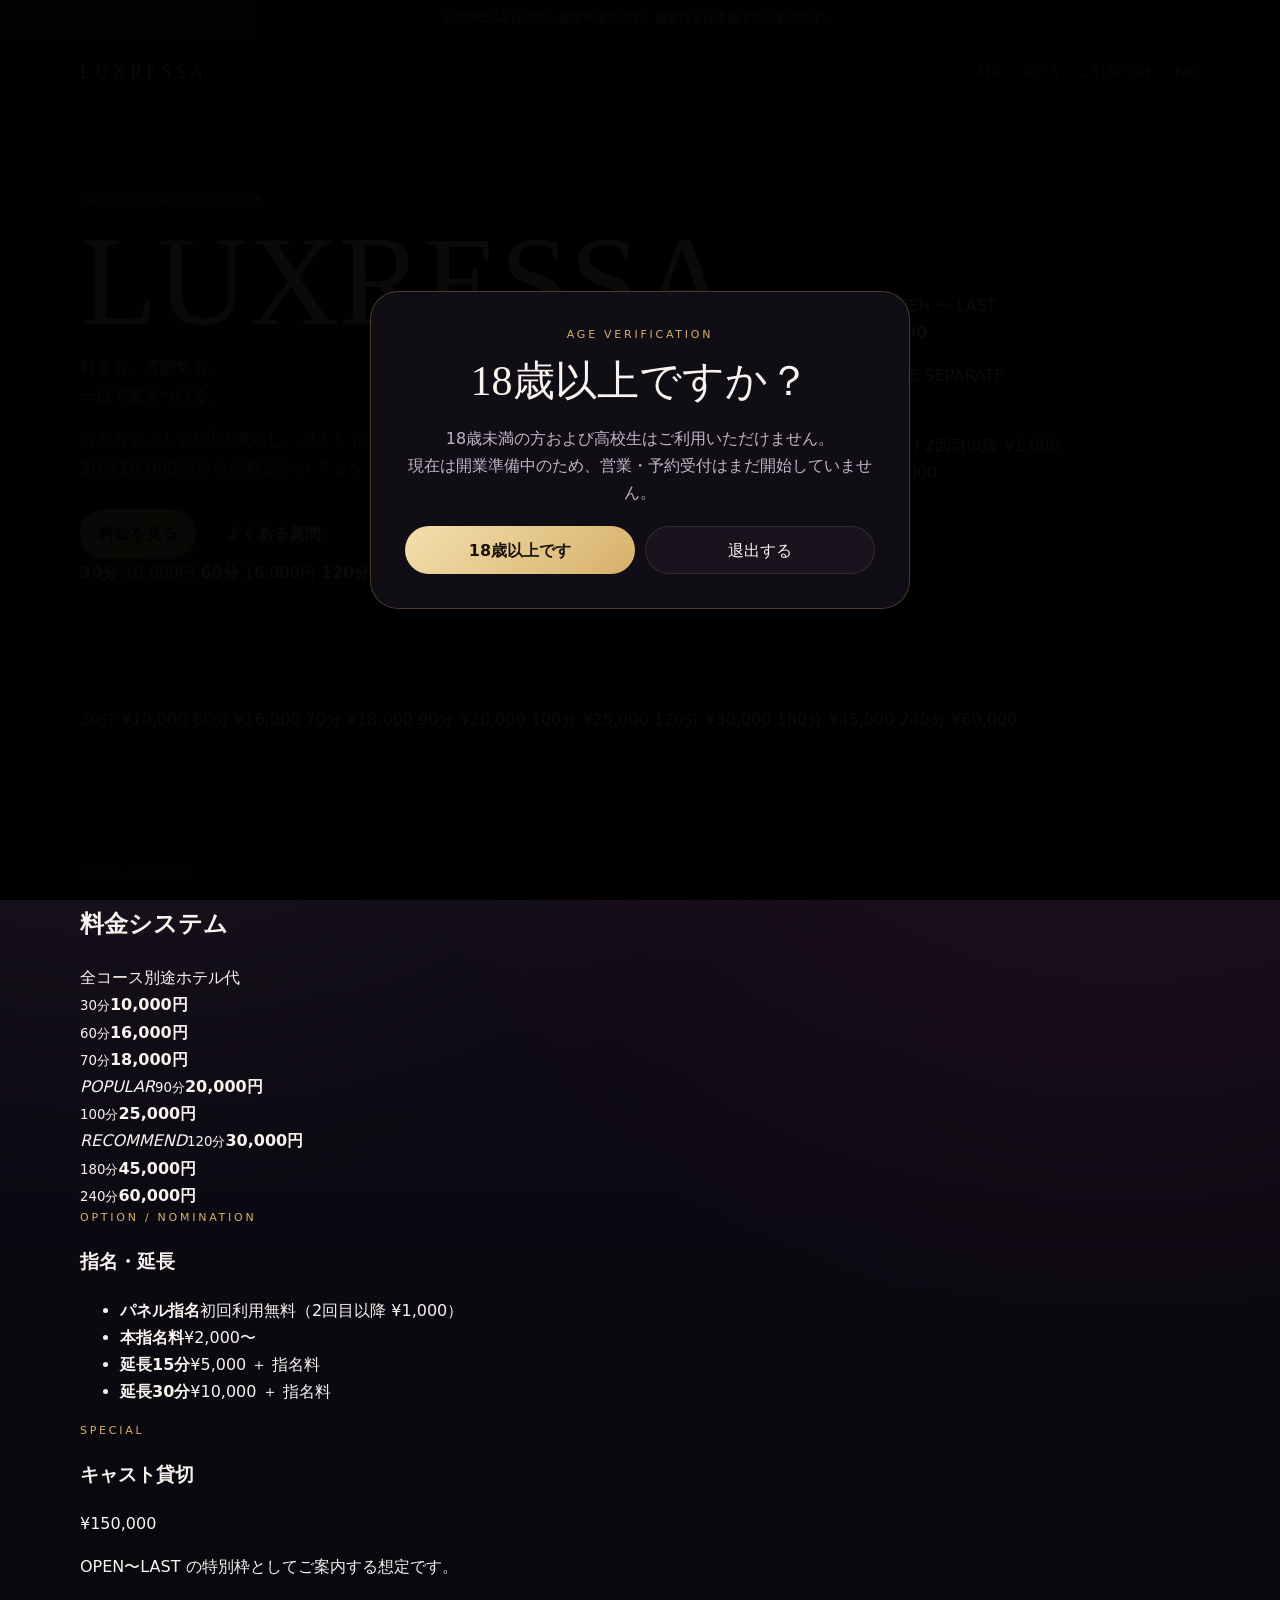
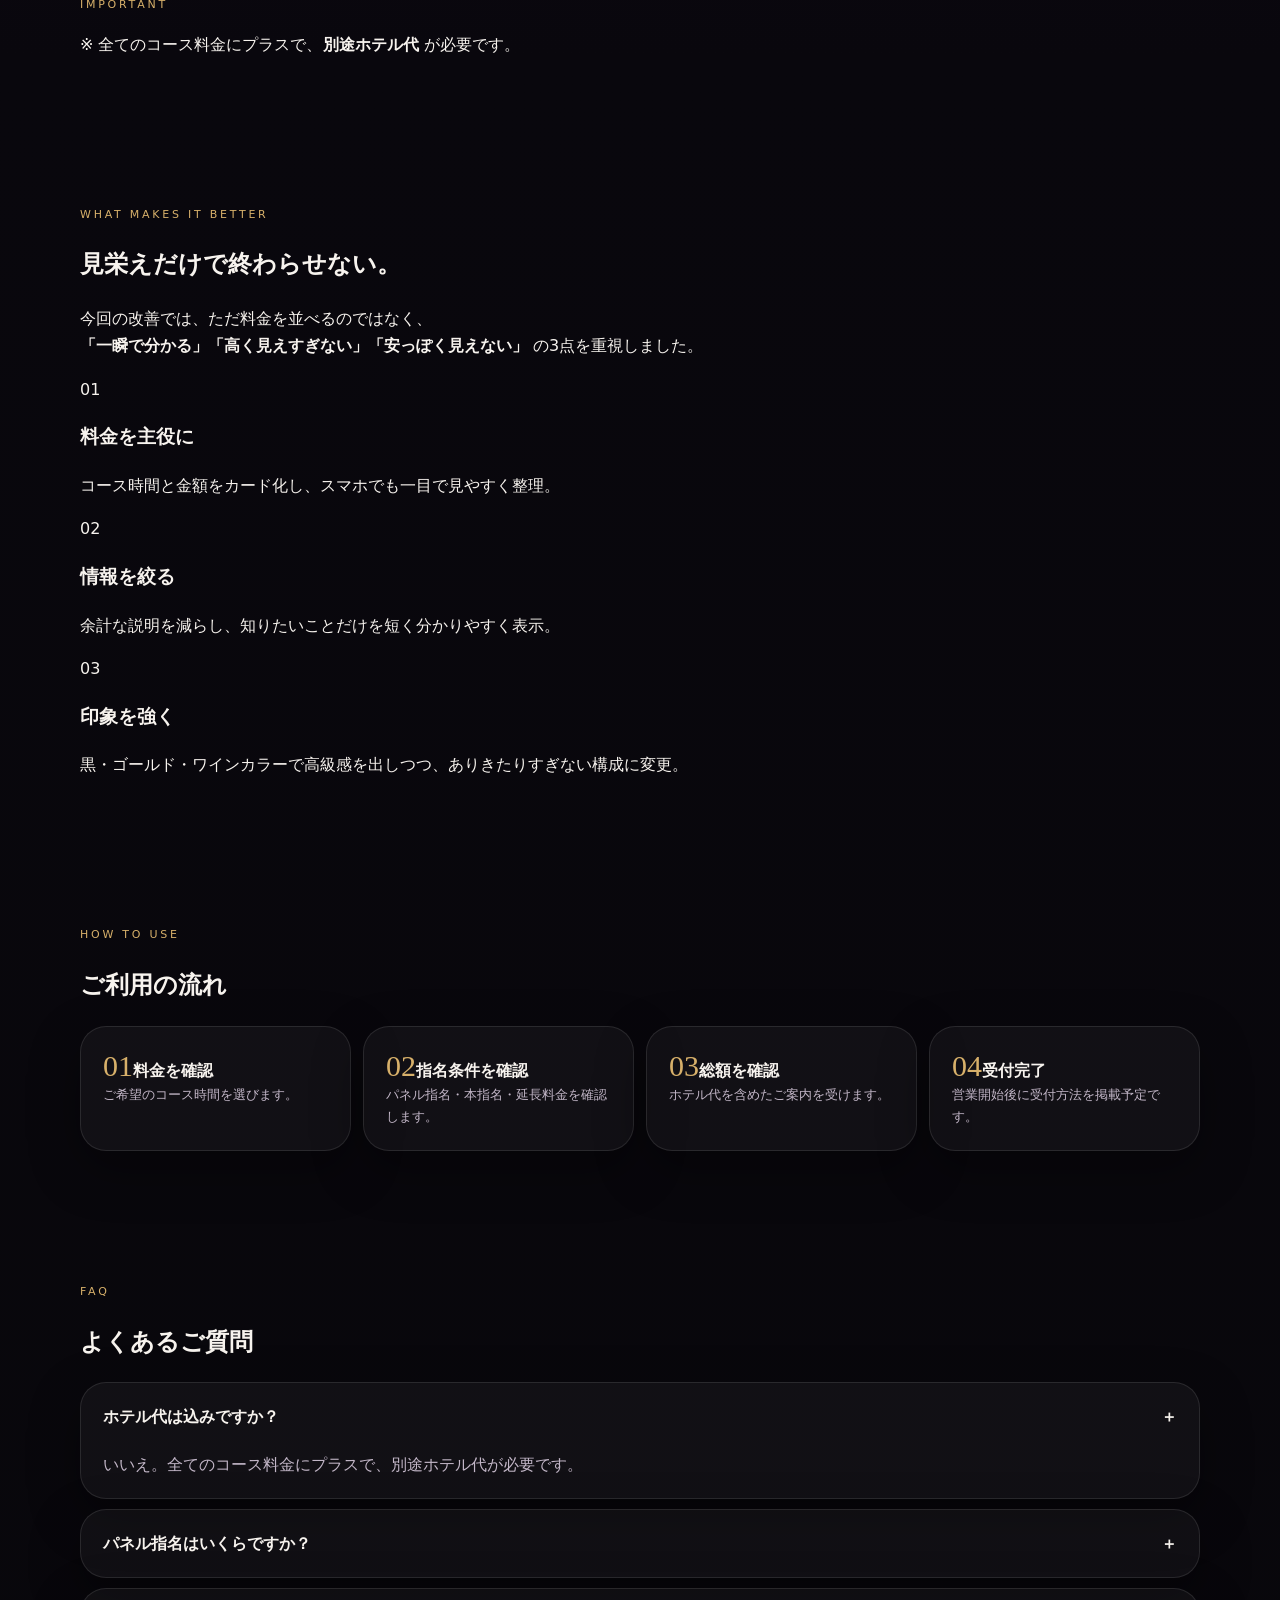
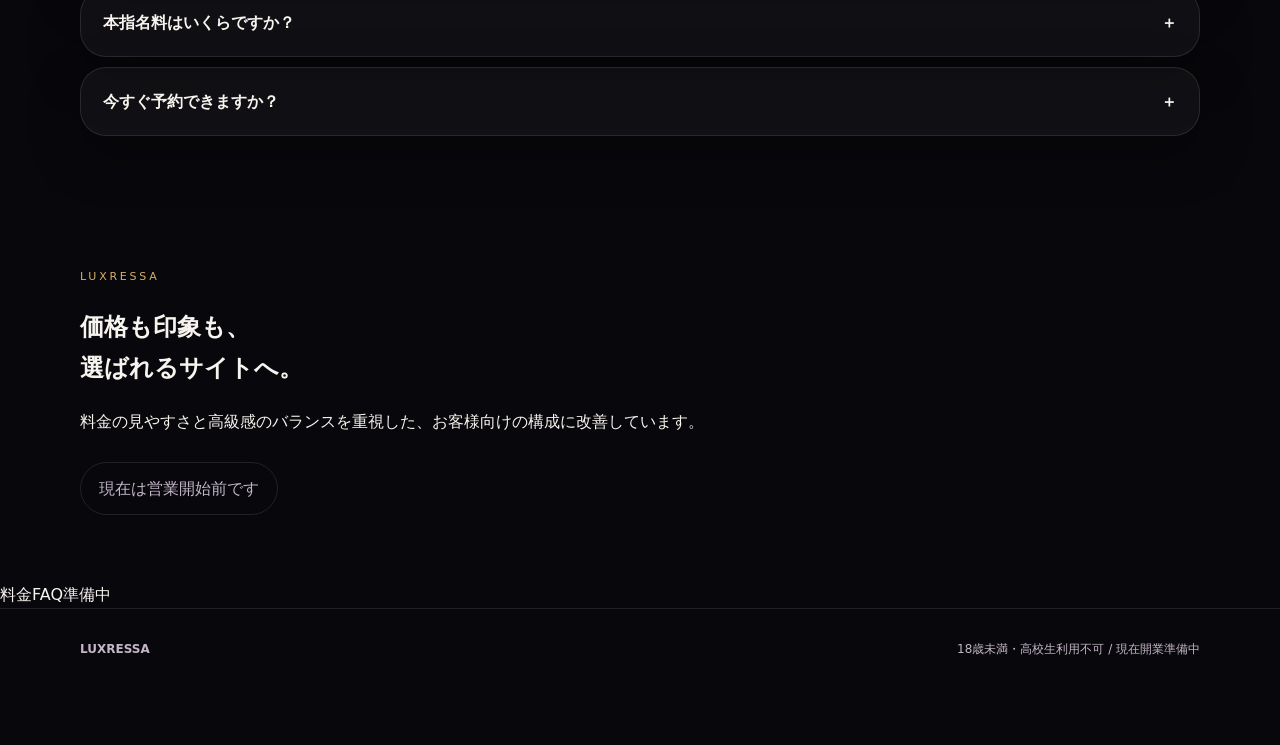
==== index.html @ 3e6984da "Update LUXRESSA pricing and customer-facing design" ====
<!doctype html>
<html lang="ja">
<head>
  <meta charset="utf-8">
  <meta name="viewport" content="width=device-width,initial-scale=1">
  <meta name="robots" content="noindex,nofollow,noarchive,nosnippet">
  <meta name="theme-color" content="#09070d">
  <meta name="description" content="LUXRESSA（リュクレッサ）。30分10,000円からの料金システム。現在は開業準備中です。">
  <title>LUXRESSA｜料金システム</title>
  <link rel="stylesheet" href="styles.css">
</head>
<body class="lock">
  <div class="age" id="age" role="dialog" aria-modal="true" aria-labelledby="ageTitle">
    <div class="ageBox">
      <div class="eyebrow">AGE VERIFICATION</div>
      <h2 id="ageTitle">18歳以上ですか？</h2>
      <p>18歳未満の方および高校生はご利用いただけません。<br>現在は開業準備中のため、営業・予約受付はまだ開始していません。</p>
      <div class="ageActions" id="ageActions">
        <button class="btn primary" id="enter" type="button">18歳以上です</button>
        <button class="btn" id="leave" type="button">退出する</button>
      </div>
      <div class="exit" id="exit">このページはご利用いただけません。</div>
    </div>
  </div>

  <div class="prepbar">LUXRESSA は現在、開業準備中です。掲載内容は準備中のご案内です。</div>

  <header class="top">
    <div class="wrap nav">
      <a class="brand" href="#top">LUXRESSA</a>
      <nav class="links" id="nav">
        <a href="#price">料金</a>
        <a href="#design">選び方</a>
        <a href="#flow">ご利用の流れ</a>
        <a href="#faq">FAQ</a>
      </nav>
      <button class="menu" id="menu" type="button" aria-label="メニューを開く">☰</button>
    </div>
  </header>

  <main id="top">
    <section class="hero">
      <div class="heroGlow glow1"></div>
      <div class="heroGlow glow2"></div>
      <div class="wrap heroGrid">
        <div class="heroCopy">
          <div class="eyebrow">PRIVATE PREMIUM TIME</div>
          <h1>LUXRESSA</h1>
          <p class="catch">料金も、雰囲気も、<br>一目で惹きつける。</p>
          <p class="lead">分かりにくい説明は減らし、見たい情報をすぐ確認できる設計へ。<br>30分10,000円からの料金システムを、印象的なデザインでまとめました。</p>
          <div class="heroCtas">
            <a class="btnLink primary" href="#price">料金を見る</a>
            <a class="btnLink" href="#faq">よくある質問</a>
          </div>
          <div class="heroFacts">
            <span><b>30分</b> 10,000円</span>
            <span><b>60分</b> 16,000円</span>
            <span><b>120分</b> 30,000円</span>
            <span><b>240分</b> 60,000円</span>
          </div>
        </div>

        <div class="heroVisual">
          <div class="visualTop">
            <span class="visualChip">PRICE SYSTEM</span>
            <span class="visualChip alt">OPEN 〜 LAST</span>
          </div>
          <div class="visualMain">
            <small>START FROM</small>
            <strong>¥10,000</strong>
            <p>30MIN / HOTEL FEE SEPARATE</p>
          </div>
          <div class="visualStack">
            <div class="stackCard"><b>本指名料</b><span>¥2,000〜</span></div>
            <div class="stackCard"><b>パネル指名</b><span>初回無料 / 2回目以降 ¥1,000</span></div>
            <div class="stackCard featured"><b>キャスト貸切</b><span>¥150,000</span></div>
          </div>
        </div>
      </div>
    </section>

    <section class="priceStrip">
      <div class="wrap marquee">
        <span>30分 ¥10,000</span>
        <span>60分 ¥16,000</span>
        <span>70分 ¥18,000</span>
        <span>90分 ¥20,000</span>
        <span>100分 ¥25,000</span>
        <span>120分 ¥30,000</span>
        <span>180分 ¥45,000</span>
        <span>240分 ¥60,000</span>
      </div>
    </section>

    <section id="price" class="priceSection">
      <div class="wrap">
        <div class="sectionTop">
          <div>
            <div class="eyebrow">PRICE SYSTEM</div>
            <h2>料金システム</h2>
          </div>
          <span class="sectionNote">全コース別途ホテル代</span>
        </div>

        <div class="priceWall">
          <article class="priceCard mini"><small>30分</small><strong>10,000<span>円</span></strong></article>
          <article class="priceCard"><small>60分</small><strong>16,000<span>円</span></strong></article>
          <article class="priceCard"><small>70分</small><strong>18,000<span>円</span></strong></article>
          <article class="priceCard featured"><em>POPULAR</em><small>90分</small><strong>20,000<span>円</span></strong></article>
          <article class="priceCard accent"><small>100分</small><strong>25,000<span>円</span></strong></article>
          <article class="priceCard featured2"><em>RECOMMEND</em><small>120分</small><strong>30,000<span>円</span></strong></article>
          <article class="priceCard large"><small>180分</small><strong>45,000<span>円</span></strong></article>
          <article class="priceCard large deep"><small>240分</small><strong>60,000<span>円</span></strong></article>
        </div>

        <div class="subGrid">
          <div class="infoCard">
            <div class="eyebrow">OPTION / NOMINATION</div>
            <h3>指名・延長</h3>
            <ul class="cleanList">
              <li><b>パネル指名</b><span>初回利用無料（2回目以降 ¥1,000）</span></li>
              <li><b>本指名料</b><span>¥2,000〜</span></li>
              <li><b>延長15分</b><span>¥5,000 ＋ 指名料</span></li>
              <li><b>延長30分</b><span>¥10,000 ＋ 指名料</span></li>
            </ul>
          </div>

          <div class="infoCard standout">
            <div class="eyebrow">SPECIAL</div>
            <h3>キャスト貸切</h3>
            <div class="specialPrice">¥150,000</div>
            <p>OPEN〜LAST の特別枠としてご案内する想定です。</p>
          </div>
        </div>

        <div class="noticeCard">
          <div class="eyebrow">IMPORTANT</div>
          <p>※ 全てのコース料金にプラスで、<b>別途ホテル代</b> が必要です。</p>
        </div>
      </div>
    </section>

    <section id="design" class="designSection">
      <div class="wrap designGrid">
        <div class="designText">
          <div class="eyebrow">WHAT MAKES IT BETTER</div>
          <h2>見栄えだけで終わらせない。</h2>
          <p>今回の改善では、ただ料金を並べるのではなく、<br><b>「一瞬で分かる」「高く見えすぎない」「安っぽく見えない」</b> の3点を重視しました。</p>
        </div>
        <div class="featureList">
          <article><span>01</span><h3>料金を主役に</h3><p>コース時間と金額をカード化し、スマホでも一目で見やすく整理。</p></article>
          <article><span>02</span><h3>情報を絞る</h3><p>余計な説明を減らし、知りたいことだけを短く分かりやすく表示。</p></article>
          <article><span>03</span><h3>印象を強く</h3><p>黒・ゴールド・ワインカラーで高級感を出しつつ、ありきたりすぎない構成に変更。</p></article>
        </div>
      </div>
    </section>

    <section id="flow" class="flowSection">
      <div class="wrap">
        <div class="sectionTop"><div><div class="eyebrow">HOW TO USE</div><h2>ご利用の流れ</h2></div></div>
        <div class="steps">
          <div class="step"><span>01</span><b>料金を確認</b><p>ご希望のコース時間を選びます。</p></div>
          <div class="step"><span>02</span><b>指名条件を確認</b><p>パネル指名・本指名・延長料金を確認します。</p></div>
          <div class="step"><span>03</span><b>総額を確認</b><p>ホテル代を含めたご案内を受けます。</p></div>
          <div class="step"><span>04</span><b>受付完了</b><p>営業開始後に受付方法を掲載予定です。</p></div>
        </div>
      </div>
    </section>

    <section id="faq" class="faqSection">
      <div class="wrap narrow">
        <div class="sectionTop"><div><div class="eyebrow">FAQ</div><h2>よくあるご質問</h2></div></div>
        <div class="faqList">
          <div class="faq open"><button type="button">ホテル代は込みですか？<span>＋</span></button><p>いいえ。全てのコース料金にプラスで、別途ホテル代が必要です。</p></div>
          <div class="faq"><button type="button">パネル指名はいくらですか？<span>＋</span></button><p>初回利用無料、2回目以降は ¥1,000 の想定です。</p></div>
          <div class="faq"><button type="button">本指名料はいくらですか？<span>＋</span></button><p>本指名料は ¥2,000〜 を想定しています。</p></div>
          <div class="faq"><button type="button">今すぐ予約できますか？<span>＋</span></button><p>現在は開業準備中のため、まだ予約受付は開始していません。</p></div>
        </div>
      </div>
    </section>

    <section class="closing">
      <div class="wrap closingCard">
        <div class="eyebrow">LUXRESSA</div>
        <h2>価格も印象も、<br>選ばれるサイトへ。</h2>
        <p>料金の見やすさと高級感のバランスを重視した、お客様向けの構成に改善しています。</p>
        <span class="disabled">現在は営業開始前です</span>
      </div>
    </section>
  </main>

  <div class="mobileBar"><a href="#price">料金</a><a href="#faq">FAQ</a><span>準備中</span></div>

  <footer><div class="wrap footerWrap"><b>LUXRESSA</b><span>18歳未満・高校生利用不可 / 現在開業準備中</span></div></footer>

<script>
const age=document.getElementById('age');
const enter=document.getElementById('enter');
const leave=document.getElementById('leave');
const exitBox=document.getElementById('exit');
const ageActions=document.getElementById('ageActions');
enter.addEventListener('click',()=>{age.hidden=true;document.body.classList.remove('lock')});
leave.addEventListener('click',()=>{ageActions.classList.add('hide');exitBox.classList.add('show')});
const menu=document.getElementById('menu');
const nav=document.getElementById('nav');
menu.addEventListener('click',()=>nav.classList.toggle('open'));
nav.querySelectorAll('a').forEach(a=>a.addEventListener('click',()=>nav.classList.remove('open')));
document.querySelectorAll('.faq button').forEach(btn=>{btn.addEventListener('click',()=>btn.parentElement.classList.toggle('open'));});
</script>
</body>
</html>
---- styles.css ----
:root{
  --bg:#09070d;
  --bg2:#140d1f;
  --panel:#121018;
  --soft:rgba(255,255,255,.05);
  --soft2:rgba(255,255,255,.08);
  --text:#f7f3ee;
  --muted:#c2b6c7;
  --gold:#d7b06a;
  --gold2:#f3dfae;
  --rose:#8c3554;
  --plum:#40214e;
  --line:rgba(215,176,106,.28);
  --whiteLine:rgba(255,255,255,.1);
  --shadow:0 18px 50px rgba(0,0,0,.35);
}
*{box-sizing:border-box}
html{scroll-behavior:smooth}
body{margin:0;background:
  radial-gradient(circle at 10% 10%,rgba(243,223,174,.08),transparent 22%),
  radial-gradient(circle at 88% 14%,rgba(140,53,84,.18),transparent 22%),
  linear-gradient(180deg,var(--bg2) 0%,var(--bg) 42%,#08070b 100%);
color:var(--text);font-family:"Yu Gothic",system-ui,-apple-system,sans-serif;line-height:1.7}
body.lock{overflow:hidden}
a{color:inherit;text-decoration:none}
button,input{font:inherit;color:inherit}
.wrap{width:min(1120px,calc(100% - 32px));margin:auto}
.prepbar{background:linear-gradient(90deg,rgba(215,176,106,.14),rgba(140,53,84,.18));color:var(--gold2);text-align:center;font-size:12px;padding:8px 12px;border-bottom:1px solid var(--line)}
.top{position:sticky;top:0;z-index:30;background:rgba(9,7,13,.82);backdrop-filter:blur(16px);border-bottom:1px solid var(--whiteLine)}
.nav{min-height:70px;display:flex;align-items:center;justify-content:space-between;gap:18px}
.brand{font:500 18px Georgia,serif;letter-spacing:.24em}
.links{display:flex;gap:18px;color:var(--muted);font-size:13px}
.links a{transition:.2s}
.links a:hover{color:var(--gold2)}
.menu{display:none;border:1px solid var(--whiteLine);border-radius:999px;background:#16111c;width:44px;height:44px}
.hero{position:relative;padding:84px 0 54px;overflow:hidden}
.heroGlow{position:absolute;border-radius:999px;filter:blur(70px);opacity:.28;pointer-events:none}
.heroGlowA{width:280px;height:280px;background:var(--gold);top:35px;left:-70px}
.heroGlowB{width:260px;height:260px;background:var(--rose);top:80px;right:-50px}
.heroGrid{display:grid;grid-template-columns:1.05fr .95fr;gap:34px;align-items:center}
.eyebrow{font-size:11px;letter-spacing:.25em;color:var(--gold);text-transform:uppercase}
.hero h1{font:500 clamp(64px,10vw,126px)/.9 Georgia,serif;margin:14px 0 12px}
.copy{font:500 clamp(26px,4vw,46px)/1.3 Georgia,"Yu Mincho",serif;margin:0 0 16px}
.lead{font-size:17px;color:var(--muted);max-width:720px;margin:0}
.heroCtas{display:flex;gap:10px;flex-wrap:wrap;margin-top:26px}
.btnLink{display:inline-flex;align-items:center;justify-content:center;min-height:50px;padding:0 18px;border-radius:999px;border:1px solid var(--whiteLine);font-weight:700;background:rgba(255,255,255,.02);transition:.2s}
.btnLink.primary{border:0;background:linear-gradient(135deg,var(--gold2),var(--gold));color:#1a140d}
.btnLink:hover{transform:translateY(-1px);box-shadow:var(--shadow)}
.facts{display:grid;grid-template-columns:repeat(2,1fr);gap:10px;margin-top:24px;max-width:700px}
.fact{padding:12px 14px;border:1px solid var(--whiteLine);border-radius:16px;background:rgba(255,255,255,.035)}
.fact b{display:block;font-size:15px}
.fact span{font-size:11px;color:var(--muted)}
.visualFrame{position:relative;padding:28px;border:1px solid var(--line);border-radius:34px;background:
  linear-gradient(160deg,rgba(243,223,174,.14),rgba(140,53,84,.14) 38%,rgba(255,255,255,.03) 100%);
box-shadow:var(--shadow);min-height:470px;display:flex;flex-direction:column;justify-content:space-between}
.visualBadge{width:max-content;border:1px solid var(--line);border-radius:999px;padding:8px 12px;color:var(--gold2);font-size:11px;letter-spacing:.14em}
.visualLabel{position:absolute;right:24px;top:22px;font:500 44px Georgia,serif;color:rgba(255,255,255,.08);letter-spacing:.08em}
.visualPrice small{display:block;color:var(--muted)}
.visualPrice strong{display:block;font:500 clamp(48px,7vw,82px) Georgia,serif;line-height:1;color:var(--gold2);margin:8px 0}
.visualPrice span{font-size:14px;color:var(--muted)}
.visualCards{display:grid;gap:10px}
.visualCard{padding:14px;border:1px solid var(--whiteLine);border-radius:16px;background:rgba(0,0,0,.2)}
.visualCard b{display:block;margin-bottom:4px}
.visualCard span{font-size:12px;color:var(--muted)}
.quicknav{padding:0 0 18px}
.quicknavGrid{display:grid;grid-template-columns:repeat(4,1fr);gap:12px}
.quickItem{padding:20px;border:1px solid var(--whiteLine);border-radius:22px;background:rgba(255,255,255,.04);transition:.2s}
.quickItem:hover{transform:translateY(-2px);border-color:var(--line)}
.quickItem span{display:block;font:500 28px Georgia,serif;color:var(--gold);margin-bottom:8px}
.quickItem b{display:block;font-size:18px;margin-bottom:2px}
.quickItem small{color:var(--muted)}
section{padding:66px 0;scroll-margin-top:90px}
.head{max-width:820px;margin-bottom:26px}
.head.slim{max-width:720px}
.head h2{font:500 clamp(34px,6vw,58px)/1.1 Georgia,"Yu Mincho",serif;margin:8px 0 10px}
.head p{color:var(--muted);margin:0}
.castGrid{display:grid;grid-template-columns:repeat(3,1fr);gap:16px}
.castCard{border:1px solid var(--whiteLine);border-radius:26px;overflow:hidden;background:rgba(255,255,255,.04);box-shadow:var(--shadow)}
.castCard.featured{border-color:var(--line)}
.castThumb{height:290px;position:relative;display:flex;align-items:flex-end;padding:20px;font:500 16px Georgia,serif}
.castThumb span{padding:8px 12px;border-radius:999px;background:rgba(0,0,0,.28);backdrop-filter:blur(8px);border:1px solid rgba(255,255,255,.18)}
.tone1{background:linear-gradient(180deg,rgba(243,223,174,.18),rgba(140,53,84,.4)),radial-gradient(circle at 20% 18%,rgba(255,255,255,.18),transparent 22%),linear-gradient(135deg,#6b3f4e,#1a131d)}
.tone2{background:linear-gradient(180deg,rgba(215,176,106,.14),rgba(64,33,78,.48)),radial-gradient(circle at 80% 18%,rgba(255,255,255,.12),transparent 22%),linear-gradient(135deg,#4a2441,#17121c)}
.tone3{background:linear-gradient(180deg,rgba(243,223,174,.14),rgba(105,39,78,.42)),radial-gradient(circle at 50% 15%,rgba(255,255,255,.12),transparent 20%),linear-gradient(135deg,#5e2140,#18111b)}
.castBody{padding:20px}
.castTop{margin-bottom:10px}
.castTop h3{font:500 30px Georgia,serif;margin:0 0 3px}
.castTop em{font-style:normal;color:var(--gold2);font-size:12px;letter-spacing:.06em}
.tagRow{display:flex;gap:7px;flex-wrap:wrap;margin-bottom:12px}
.tagRow span{font-size:11px;padding:6px 9px;border-radius:999px;border:1px solid var(--whiteLine);color:var(--muted)}
.castBody p{margin:0;color:var(--muted);font-size:14px}
.priceBox{display:grid;grid-template-columns:.82fr 1.18fr;gap:20px}
.sim,.tableCard,.service,.step,.faq,.areaItem,.cta,.personal{border:1px solid var(--whiteLine);background:rgba(255,255,255,.04);border-radius:26px;box-shadow:var(--shadow)}
.sim{padding:28px;border-color:var(--line)}
.sim strong{display:block;font:500 42px Georgia,serif;color:var(--gold2)}
.sim .yen{font-size:42px;font-weight:800;margin:8px 0 16px}
.sim input{width:100%;accent-color:var(--gold)}
.rangeLabels{display:flex;justify-content:space-between;color:var(--muted);font-size:12px}
.long{margin-top:16px;width:100%;min-height:48px;border-radius:999px;border:1px solid var(--line);background:transparent;cursor:pointer}
.tableCard{padding:24px}
.popularPrices{display:grid;grid-template-columns:repeat(3,1fr);gap:10px}
.price{padding:16px;border:1px solid var(--whiteLine);border-radius:16px;background:rgba(0,0,0,.18)}
.price.reco{border-color:var(--line);background:rgba(243,223,174,.08)}
.price b{display:block;font-size:13px;color:var(--muted)}
.price span{display:block;font-size:21px;font-weight:800;margin-top:2px}
.price em{display:block;font-size:10px;font-style:normal;color:var(--gold);margin-top:4px;letter-spacing:.08em}
.note{font-size:12px;color:var(--muted);margin-top:14px}
.services{display:grid;grid-template-columns:repeat(3,1fr);gap:16px}
.service{padding:25px}
.service.featured{border-color:var(--line);background:linear-gradient(160deg,rgba(243,223,174,.08),rgba(255,255,255,.03))}
.service small{color:var(--gold);letter-spacing:.15em}
.service h3{font:500 26px Georgia,"Yu Mincho",serif;margin:14px 0 10px}
.service p{color:var(--muted);margin:0 0 12px}
.best{display:inline-block;padding:6px 10px;border:1px solid var(--line);border-radius:999px;color:var(--gold2);font-size:11px}
.personalSection{padding-top:20px}
.personal{display:grid;grid-template-columns:.8fr 1.2fr;gap:20px;padding:28px;border-color:var(--line);background:linear-gradient(145deg,rgba(243,223,174,.08),rgba(140,53,84,.08) 45%,rgba(255,255,255,.03))}
.personal h3{font:500 40px Georgia,"Yu Mincho",serif;margin:8px 0}
.personal p{color:var(--muted);margin:0}
.questions{display:grid;gap:12px}
.q{padding:15px;border:1px solid var(--whiteLine);border-radius:18px;background:rgba(0,0,0,.18)}
.q b{display:block;margin-bottom:8px}
.choices{display:flex;gap:7px;flex-wrap:wrap}
.choice{border:1px solid var(--whiteLine);border-radius:999px;background:#16111c;min-height:38px;padding:0 13px;cursor:pointer}
.choice.active{background:var(--gold2);border-color:var(--gold2);color:#1a140d}
.summary{padding:15px;border:1px solid var(--line);border-radius:18px;color:var(--gold2)}
.steps{display:grid;grid-template-columns:repeat(4,1fr);gap:12px}
.step{padding:22px}
.step span{color:var(--gold);font:500 30px Georgia,serif}
.step h3{margin:8px 0 5px;font-size:18px}
.step p{margin:0;color:var(--muted);font-size:13px}
.areas{display:grid;grid-template-columns:repeat(4,1fr);gap:10px}
.areaItem{padding:18px}
.areaItem b{display:block}
.areaItem span{color:var(--muted);font-size:12px}
.faqList{display:grid;gap:10px}
.faq{padding:0;overflow:hidden}
.faq button{width:100%;text-align:left;border:0;background:transparent;padding:20px 22px;display:flex;justify-content:space-between;gap:18px;cursor:pointer;font-weight:700}
.faq p{display:none;margin:0;padding:0 22px 20px;color:var(--muted)}
.faq.open p{display:block}
.cta{text-align:center;padding:42px 24px;border-color:var(--line);background:linear-gradient(160deg,rgba(243,223,174,.08),rgba(140,53,84,.12),rgba(255,255,255,.03))}
.cta h2{font:500 clamp(40px,7vw,68px) Georgia,serif;margin:0}
.cta p{color:var(--muted);max-width:700px;margin:12px auto}
.disabled{display:inline-flex;margin-top:10px;padding:12px 18px;border-radius:999px;border:1px solid var(--whiteLine);color:var(--muted)}
footer{padding:30px 0 86px;border-top:1px solid var(--whiteLine);color:var(--muted);font-size:12px}
.footerWrap{display:flex;align-items:flex-end;justify-content:space-between;gap:18px}
.footNote{text-align:right}
.mobileDock{display:none}
.age{position:fixed;inset:0;z-index:100;background:rgba(0,0,0,.96);display:grid;place-items:center;padding:16px}
.age[hidden]{display:none}
.ageBox{width:min(540px,100%);padding:34px;border-radius:28px;border:1px solid var(--line);background:#110d15;text-align:center;box-shadow:var(--shadow)}
.ageBox h2{font:500 42px Georgia,"Yu Mincho",serif;margin:8px 0}.ageBox p{color:var(--muted)}
.ageActions{display:grid;grid-template-columns:1fr 1fr;gap:10px;margin-top:20px}.btn{min-height:48px;border-radius:999px;border:1px solid var(--whiteLine);background:#18131d;cursor:pointer}.btn.primary{background:linear-gradient(135deg,var(--gold2),var(--gold));color:#1a140d;border:0;font-weight:800}.exit{display:none;color:var(--muted);margin-top:18px}.exit.show{display:block}.ageActions.hide{display:none}
@media(max-width:980px){
  .heroGrid,.priceBox,.personal{grid-template-columns:1fr}
  .quicknavGrid,.castGrid,.services{grid-template-columns:1fr}
  .steps{grid-template-columns:1fr 1fr}
  .areas{grid-template-columns:1fr 1fr}
  .links{display:none;position:absolute;top:70px;left:16px;right:16px;flex-direction:column;background:#120d17;border:1px solid var(--whiteLine);border-radius:18px;padding:16px}
  .links.open{display:flex}
  .menu{display:block}
}
@media(max-width:640px){
  .wrap{width:min(100% - 22px,1120px)}
  .hero{padding-top:60px}
  .hero h1{font-size:58px}
  .copy{font-size:30px}
  .facts,.popularPrices,.steps,.areas{grid-template-columns:1fr}
  .personal h3{font-size:34px}
  .ageActions{grid-template-columns:1fr}
  .footerWrap{display:block}.footNote{text-align:left;margin-top:8px}
  .mobileDock{position:fixed;left:10px;right:10px;bottom:10px;z-index:40;display:grid;grid-template-columns:repeat(3,1fr);gap:8px;padding:8px;border:1px solid var(--whiteLine);border-radius:18px;background:rgba(17,13,21,.92);backdrop-filter:blur(14px)}
  .mobileDock a{display:flex;align-items:center;justify-content:center;min-height:42px;border-radius:12px;background:rgba(255,255,255,.04);font-size:12px;font-weight:700}
}
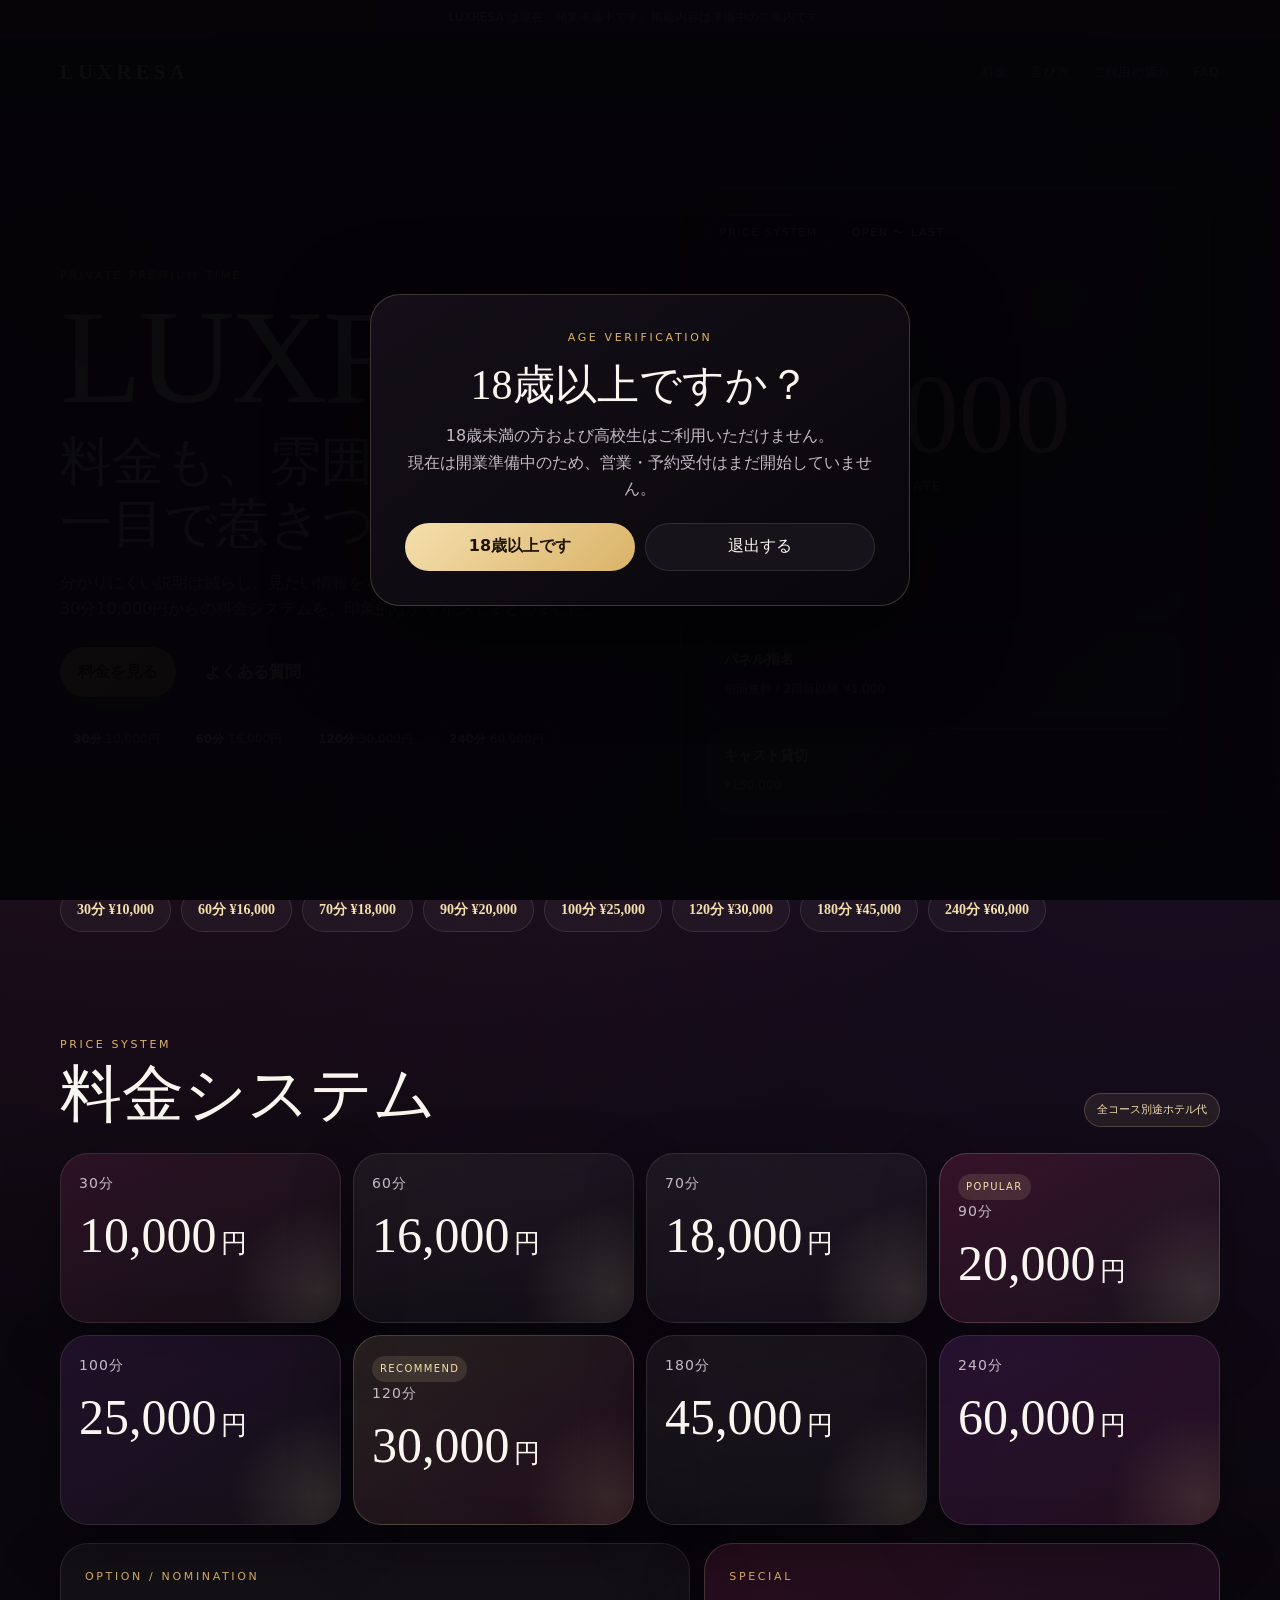
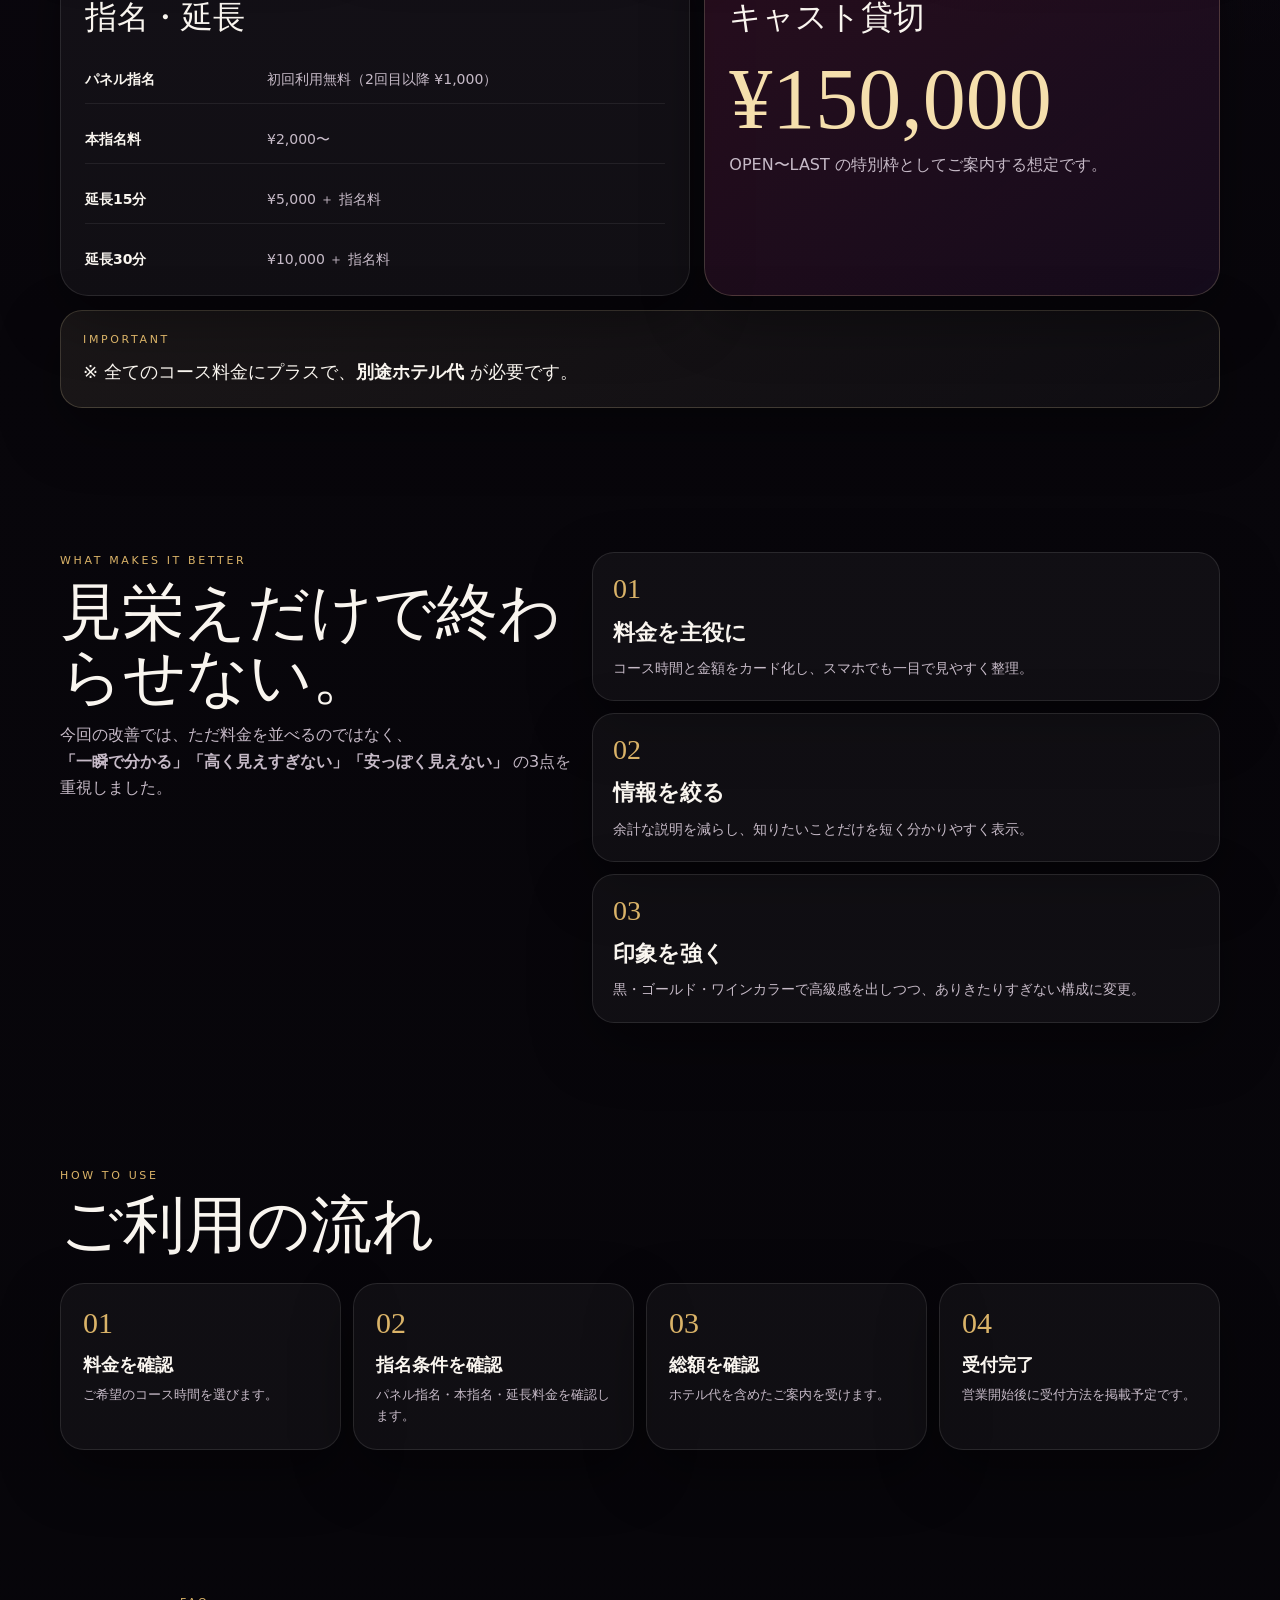
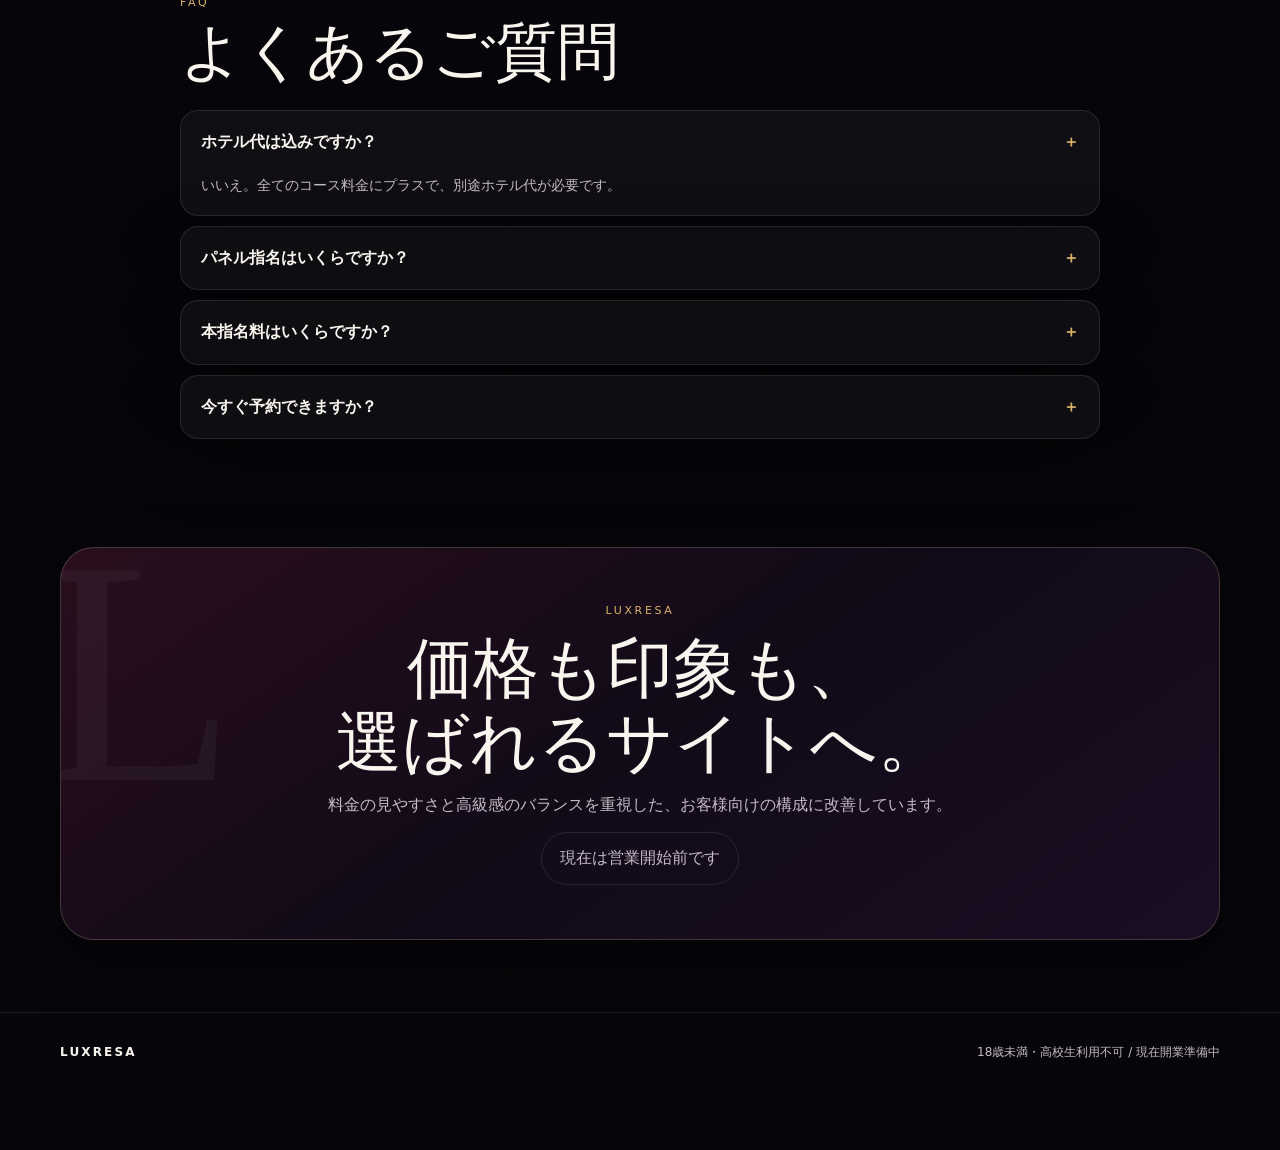
==== commit c0aeacc4: "Rename brand to LUXRESA" ====
--- a/index.html
+++ b/index.html
@@ -5,8 +5,8 @@
   <meta name="viewport" content="width=device-width,initial-scale=1">
   <meta name="robots" content="noindex,nofollow,noarchive,nosnippet">
   <meta name="theme-color" content="#09070d">
-  <meta name="description" content="LUXRESSA（リュクレッサ）。30分10,000円からの料金システム。現在は開業準備中です。">
-  <title>LUXRESSA｜料金システム</title>
+  <meta name="description" content="LUXRESA（リュクレサ）。30分10,000円からの料金システム。現在は開業準備中です。">
+  <title>LUXRESA｜料金システム</title>
   <link rel="stylesheet" href="styles.css">
 </head>
 <body class="lock">
@@ -23,11 +23,11 @@
     </div>
   </div>
 
-  <div class="prepbar">LUXRESSA は現在、開業準備中です。掲載内容は準備中のご案内です。</div>
+  <div class="prepbar">LUXRESA は現在、開業準備中です。掲載内容は準備中のご案内です。</div>
 
   <header class="top">
     <div class="wrap nav">
-      <a class="brand" href="#top">LUXRESSA</a>
+      <a class="brand" href="#top">LUXRESA</a>
       <nav class="links" id="nav">
         <a href="#price">料金</a>
         <a href="#design">選び方</a>
@@ -45,7 +45,7 @@
       <div class="wrap heroGrid">
         <div class="heroCopy">
           <div class="eyebrow">PRIVATE PREMIUM TIME</div>
-          <h1>LUXRESSA</h1>
+          <h1>LUXRESA</h1>
           <p class="catch">料金も、雰囲気も、<br>一目で惹きつける。</p>
           <p class="lead">分かりにくい説明は減らし、見たい情報をすぐ確認できる設計へ。<br>30分10,000円からの料金システムを、印象的なデザインでまとめました。</p>
           <div class="heroCtas">
@@ -148,16 +148,33 @@
           <p>今回の改善では、ただ料金を並べるのではなく、<br><b>「一瞬で分かる」「高く見えすぎない」「安っぽく見えない」</b> の3点を重視しました。</p>
         </div>
         <div class="featureList">
-          <article><span>01</span><h3>料金を主役に</h3><p>コース時間と金額をカード化し、スマホでも一目で見やすく整理。</p></article>
-          <article><span>02</span><h3>情報を絞る</h3><p>余計な説明を減らし、知りたいことだけを短く分かりやすく表示。</p></article>
-          <article><span>03</span><h3>印象を強く</h3><p>黒・ゴールド・ワインカラーで高級感を出しつつ、ありきたりすぎない構成に変更。</p></article>
+          <article>
+            <span>01</span>
+            <h3>料金を主役に</h3>
+            <p>コース時間と金額をカード化し、スマホでも一目で見やすく整理。</p>
+          </article>
+          <article>
+            <span>02</span>
+            <h3>情報を絞る</h3>
+            <p>余計な説明を減らし、知りたいことだけを短く分かりやすく表示。</p>
+          </article>
+          <article>
+            <span>03</span>
+            <h3>印象を強く</h3>
+            <p>黒・ゴールド・ワインカラーで高級感を出しつつ、ありきたりすぎない構成に変更。</p>
+          </article>
         </div>
       </div>
     </section>
 
     <section id="flow" class="flowSection">
       <div class="wrap">
-        <div class="sectionTop"><div><div class="eyebrow">HOW TO USE</div><h2>ご利用の流れ</h2></div></div>
+        <div class="sectionTop">
+          <div>
+            <div class="eyebrow">HOW TO USE</div>
+            <h2>ご利用の流れ</h2>
+          </div>
+        </div>
         <div class="steps">
           <div class="step"><span>01</span><b>料金を確認</b><p>ご希望のコース時間を選びます。</p></div>
           <div class="step"><span>02</span><b>指名条件を確認</b><p>パネル指名・本指名・延長料金を確認します。</p></div>
@@ -169,7 +186,12 @@
 
     <section id="faq" class="faqSection">
       <div class="wrap narrow">
-        <div class="sectionTop"><div><div class="eyebrow">FAQ</div><h2>よくあるご質問</h2></div></div>
+        <div class="sectionTop">
+          <div>
+            <div class="eyebrow">FAQ</div>
+            <h2>よくあるご質問</h2>
+          </div>
+        </div>
         <div class="faqList">
           <div class="faq open"><button type="button">ホテル代は込みですか？<span>＋</span></button><p>いいえ。全てのコース料金にプラスで、別途ホテル代が必要です。</p></div>
           <div class="faq"><button type="button">パネル指名はいくらですか？<span>＋</span></button><p>初回利用無料、2回目以降は ¥1,000 の想定です。</p></div>
@@ -181,7 +203,7 @@
 
     <section class="closing">
       <div class="wrap closingCard">
-        <div class="eyebrow">LUXRESSA</div>
+        <div class="eyebrow">LUXRESA</div>
         <h2>価格も印象も、<br>選ばれるサイトへ。</h2>
         <p>料金の見やすさと高級感のバランスを重視した、お客様向けの構成に改善しています。</p>
         <span class="disabled">現在は営業開始前です</span>
@@ -189,9 +211,18 @@
     </section>
   </main>
 
-  <div class="mobileBar"><a href="#price">料金</a><a href="#faq">FAQ</a><span>準備中</span></div>
-
-  <footer><div class="wrap footerWrap"><b>LUXRESSA</b><span>18歳未満・高校生利用不可 / 現在開業準備中</span></div></footer>
+  <div class="mobileBar">
+    <a href="#price">料金</a>
+    <a href="#faq">FAQ</a>
+    <span>準備中</span>
+  </div>
+
+  <footer>
+    <div class="wrap footerWrap">
+      <b>LUXRESA</b>
+      <span>18歳未満・高校生利用不可 / 現在開業準備中</span>
+    </div>
+  </footer>
 
 <script>
 const age=document.getElementById('age');
@@ -201,11 +232,15 @@
 const ageActions=document.getElementById('ageActions');
 enter.addEventListener('click',()=>{age.hidden=true;document.body.classList.remove('lock')});
 leave.addEventListener('click',()=>{ageActions.classList.add('hide');exitBox.classList.add('show')});
+
 const menu=document.getElementById('menu');
 const nav=document.getElementById('nav');
 menu.addEventListener('click',()=>nav.classList.toggle('open'));
 nav.querySelectorAll('a').forEach(a=>a.addEventListener('click',()=>nav.classList.remove('open')));
-document.querySelectorAll('.faq button').forEach(btn=>{btn.addEventListener('click',()=>btn.parentElement.classList.toggle('open'));});
+
+document.querySelectorAll('.faq button').forEach(btn=>{
+  btn.addEventListener('click',()=>btn.parentElement.classList.toggle('open'));
+});
 </script>
 </body>
-</html>+</html>
--- a/styles.css
+++ b/styles.css
@@ -1,173 +1,20 @@
 :root{
-  --bg:#09070d;
-  --bg2:#140d1f;
-  --panel:#121018;
-  --soft:rgba(255,255,255,.05);
-  --soft2:rgba(255,255,255,.08);
-  --text:#f7f3ee;
-  --muted:#c2b6c7;
-  --gold:#d7b06a;
-  --gold2:#f3dfae;
-  --rose:#8c3554;
-  --plum:#40214e;
-  --line:rgba(215,176,106,.28);
-  --whiteLine:rgba(255,255,255,.1);
-  --shadow:0 18px 50px rgba(0,0,0,.35);
+  --bg:#08060b;
+  --bg2:#130b18;
+  --panel:rgba(255,255,255,.05);
+  --panel2:rgba(255,255,255,.08);
+  --text:#f9f5ef;
+  --muted:#c6bac7;
+  --gold:#dab368;
+  --gold2:#f5dfad;
+  --wine:#7e244e;
+  --wine2:#b34179;
+  --plum:#4a235f;
+  --line:rgba(245,223,173,.20);
+  --line2:rgba(255,255,255,.1);
+  --shadow:0 22px 60px rgba(0,0,0,.38);
 }
 *{box-sizing:border-box}
 html{scroll-behavior:smooth}
-body{margin:0;background:
-  radial-gradient(circle at 10% 10%,rgba(243,223,174,.08),transparent 22%),
-  radial-gradient(circle at 88% 14%,rgba(140,53,84,.18),transparent 22%),
-  linear-gradient(180deg,var(--bg2) 0%,var(--bg) 42%,#08070b 100%);
-color:var(--text);font-family:"Yu Gothic",system-ui,-apple-system,sans-serif;line-height:1.7}
-body.lock{overflow:hidden}
-a{color:inherit;text-decoration:none}
-button,input{font:inherit;color:inherit}
-.wrap{width:min(1120px,calc(100% - 32px));margin:auto}
-.prepbar{background:linear-gradient(90deg,rgba(215,176,106,.14),rgba(140,53,84,.18));color:var(--gold2);text-align:center;font-size:12px;padding:8px 12px;border-bottom:1px solid var(--line)}
-.top{position:sticky;top:0;z-index:30;background:rgba(9,7,13,.82);backdrop-filter:blur(16px);border-bottom:1px solid var(--whiteLine)}
-.nav{min-height:70px;display:flex;align-items:center;justify-content:space-between;gap:18px}
-.brand{font:500 18px Georgia,serif;letter-spacing:.24em}
-.links{display:flex;gap:18px;color:var(--muted);font-size:13px}
-.links a{transition:.2s}
-.links a:hover{color:var(--gold2)}
-.menu{display:none;border:1px solid var(--whiteLine);border-radius:999px;background:#16111c;width:44px;height:44px}
-.hero{position:relative;padding:84px 0 54px;overflow:hidden}
-.heroGlow{position:absolute;border-radius:999px;filter:blur(70px);opacity:.28;pointer-events:none}
-.heroGlowA{width:280px;height:280px;background:var(--gold);top:35px;left:-70px}
-.heroGlowB{width:260px;height:260px;background:var(--rose);top:80px;right:-50px}
-.heroGrid{display:grid;grid-template-columns:1.05fr .95fr;gap:34px;align-items:center}
-.eyebrow{font-size:11px;letter-spacing:.25em;color:var(--gold);text-transform:uppercase}
-.hero h1{font:500 clamp(64px,10vw,126px)/.9 Georgia,serif;margin:14px 0 12px}
-.copy{font:500 clamp(26px,4vw,46px)/1.3 Georgia,"Yu Mincho",serif;margin:0 0 16px}
-.lead{font-size:17px;color:var(--muted);max-width:720px;margin:0}
-.heroCtas{display:flex;gap:10px;flex-wrap:wrap;margin-top:26px}
-.btnLink{display:inline-flex;align-items:center;justify-content:center;min-height:50px;padding:0 18px;border-radius:999px;border:1px solid var(--whiteLine);font-weight:700;background:rgba(255,255,255,.02);transition:.2s}
-.btnLink.primary{border:0;background:linear-gradient(135deg,var(--gold2),var(--gold));color:#1a140d}
-.btnLink:hover{transform:translateY(-1px);box-shadow:var(--shadow)}
-.facts{display:grid;grid-template-columns:repeat(2,1fr);gap:10px;margin-top:24px;max-width:700px}
-.fact{padding:12px 14px;border:1px solid var(--whiteLine);border-radius:16px;background:rgba(255,255,255,.035)}
-.fact b{display:block;font-size:15px}
-.fact span{font-size:11px;color:var(--muted)}
-.visualFrame{position:relative;padding:28px;border:1px solid var(--line);border-radius:34px;background:
-  linear-gradient(160deg,rgba(243,223,174,.14),rgba(140,53,84,.14) 38%,rgba(255,255,255,.03) 100%);
-box-shadow:var(--shadow);min-height:470px;display:flex;flex-direction:column;justify-content:space-between}
-.visualBadge{width:max-content;border:1px solid var(--line);border-radius:999px;padding:8px 12px;color:var(--gold2);font-size:11px;letter-spacing:.14em}
-.visualLabel{position:absolute;right:24px;top:22px;font:500 44px Georgia,serif;color:rgba(255,255,255,.08);letter-spacing:.08em}
-.visualPrice small{display:block;color:var(--muted)}
-.visualPrice strong{display:block;font:500 clamp(48px,7vw,82px) Georgia,serif;line-height:1;color:var(--gold2);margin:8px 0}
-.visualPrice span{font-size:14px;color:var(--muted)}
-.visualCards{display:grid;gap:10px}
-.visualCard{padding:14px;border:1px solid var(--whiteLine);border-radius:16px;background:rgba(0,0,0,.2)}
-.visualCard b{display:block;margin-bottom:4px}
-.visualCard span{font-size:12px;color:var(--muted)}
-.quicknav{padding:0 0 18px}
-.quicknavGrid{display:grid;grid-template-columns:repeat(4,1fr);gap:12px}
-.quickItem{padding:20px;border:1px solid var(--whiteLine);border-radius:22px;background:rgba(255,255,255,.04);transition:.2s}
-.quickItem:hover{transform:translateY(-2px);border-color:var(--line)}
-.quickItem span{display:block;font:500 28px Georgia,serif;color:var(--gold);margin-bottom:8px}
-.quickItem b{display:block;font-size:18px;margin-bottom:2px}
-.quickItem small{color:var(--muted)}
-section{padding:66px 0;scroll-margin-top:90px}
-.head{max-width:820px;margin-bottom:26px}
-.head.slim{max-width:720px}
-.head h2{font:500 clamp(34px,6vw,58px)/1.1 Georgia,"Yu Mincho",serif;margin:8px 0 10px}
-.head p{color:var(--muted);margin:0}
-.castGrid{display:grid;grid-template-columns:repeat(3,1fr);gap:16px}
-.castCard{border:1px solid var(--whiteLine);border-radius:26px;overflow:hidden;background:rgba(255,255,255,.04);box-shadow:var(--shadow)}
-.castCard.featured{border-color:var(--line)}
-.castThumb{height:290px;position:relative;display:flex;align-items:flex-end;padding:20px;font:500 16px Georgia,serif}
-.castThumb span{padding:8px 12px;border-radius:999px;background:rgba(0,0,0,.28);backdrop-filter:blur(8px);border:1px solid rgba(255,255,255,.18)}
-.tone1{background:linear-gradient(180deg,rgba(243,223,174,.18),rgba(140,53,84,.4)),radial-gradient(circle at 20% 18%,rgba(255,255,255,.18),transparent 22%),linear-gradient(135deg,#6b3f4e,#1a131d)}
-.tone2{background:linear-gradient(180deg,rgba(215,176,106,.14),rgba(64,33,78,.48)),radial-gradient(circle at 80% 18%,rgba(255,255,255,.12),transparent 22%),linear-gradient(135deg,#4a2441,#17121c)}
-.tone3{background:linear-gradient(180deg,rgba(243,223,174,.14),rgba(105,39,78,.42)),radial-gradient(circle at 50% 15%,rgba(255,255,255,.12),transparent 20%),linear-gradient(135deg,#5e2140,#18111b)}
-.castBody{padding:20px}
-.castTop{margin-bottom:10px}
-.castTop h3{font:500 30px Georgia,serif;margin:0 0 3px}
-.castTop em{font-style:normal;color:var(--gold2);font-size:12px;letter-spacing:.06em}
-.tagRow{display:flex;gap:7px;flex-wrap:wrap;margin-bottom:12px}
-.tagRow span{font-size:11px;padding:6px 9px;border-radius:999px;border:1px solid var(--whiteLine);color:var(--muted)}
-.castBody p{margin:0;color:var(--muted);font-size:14px}
-.priceBox{display:grid;grid-template-columns:.82fr 1.18fr;gap:20px}
-.sim,.tableCard,.service,.step,.faq,.areaItem,.cta,.personal{border:1px solid var(--whiteLine);background:rgba(255,255,255,.04);border-radius:26px;box-shadow:var(--shadow)}
-.sim{padding:28px;border-color:var(--line)}
-.sim strong{display:block;font:500 42px Georgia,serif;color:var(--gold2)}
-.sim .yen{font-size:42px;font-weight:800;margin:8px 0 16px}
-.sim input{width:100%;accent-color:var(--gold)}
-.rangeLabels{display:flex;justify-content:space-between;color:var(--muted);font-size:12px}
-.long{margin-top:16px;width:100%;min-height:48px;border-radius:999px;border:1px solid var(--line);background:transparent;cursor:pointer}
-.tableCard{padding:24px}
-.popularPrices{display:grid;grid-template-columns:repeat(3,1fr);gap:10px}
-.price{padding:16px;border:1px solid var(--whiteLine);border-radius:16px;background:rgba(0,0,0,.18)}
-.price.reco{border-color:var(--line);background:rgba(243,223,174,.08)}
-.price b{display:block;font-size:13px;color:var(--muted)}
-.price span{display:block;font-size:21px;font-weight:800;margin-top:2px}
-.price em{display:block;font-size:10px;font-style:normal;color:var(--gold);margin-top:4px;letter-spacing:.08em}
-.note{font-size:12px;color:var(--muted);margin-top:14px}
-.services{display:grid;grid-template-columns:repeat(3,1fr);gap:16px}
-.service{padding:25px}
-.service.featured{border-color:var(--line);background:linear-gradient(160deg,rgba(243,223,174,.08),rgba(255,255,255,.03))}
-.service small{color:var(--gold);letter-spacing:.15em}
-.service h3{font:500 26px Georgia,"Yu Mincho",serif;margin:14px 0 10px}
-.service p{color:var(--muted);margin:0 0 12px}
-.best{display:inline-block;padding:6px 10px;border:1px solid var(--line);border-radius:999px;color:var(--gold2);font-size:11px}
-.personalSection{padding-top:20px}
-.personal{display:grid;grid-template-columns:.8fr 1.2fr;gap:20px;padding:28px;border-color:var(--line);background:linear-gradient(145deg,rgba(243,223,174,.08),rgba(140,53,84,.08) 45%,rgba(255,255,255,.03))}
-.personal h3{font:500 40px Georgia,"Yu Mincho",serif;margin:8px 0}
-.personal p{color:var(--muted);margin:0}
-.questions{display:grid;gap:12px}
-.q{padding:15px;border:1px solid var(--whiteLine);border-radius:18px;background:rgba(0,0,0,.18)}
-.q b{display:block;margin-bottom:8px}
-.choices{display:flex;gap:7px;flex-wrap:wrap}
-.choice{border:1px solid var(--whiteLine);border-radius:999px;background:#16111c;min-height:38px;padding:0 13px;cursor:pointer}
-.choice.active{background:var(--gold2);border-color:var(--gold2);color:#1a140d}
-.summary{padding:15px;border:1px solid var(--line);border-radius:18px;color:var(--gold2)}
-.steps{display:grid;grid-template-columns:repeat(4,1fr);gap:12px}
-.step{padding:22px}
-.step span{color:var(--gold);font:500 30px Georgia,serif}
-.step h3{margin:8px 0 5px;font-size:18px}
-.step p{margin:0;color:var(--muted);font-size:13px}
-.areas{display:grid;grid-template-columns:repeat(4,1fr);gap:10px}
-.areaItem{padding:18px}
-.areaItem b{display:block}
-.areaItem span{color:var(--muted);font-size:12px}
-.faqList{display:grid;gap:10px}
-.faq{padding:0;overflow:hidden}
-.faq button{width:100%;text-align:left;border:0;background:transparent;padding:20px 22px;display:flex;justify-content:space-between;gap:18px;cursor:pointer;font-weight:700}
-.faq p{display:none;margin:0;padding:0 22px 20px;color:var(--muted)}
-.faq.open p{display:block}
-.cta{text-align:center;padding:42px 24px;border-color:var(--line);background:linear-gradient(160deg,rgba(243,223,174,.08),rgba(140,53,84,.12),rgba(255,255,255,.03))}
-.cta h2{font:500 clamp(40px,7vw,68px) Georgia,serif;margin:0}
-.cta p{color:var(--muted);max-width:700px;margin:12px auto}
-.disabled{display:inline-flex;margin-top:10px;padding:12px 18px;border-radius:999px;border:1px solid var(--whiteLine);color:var(--muted)}
-footer{padding:30px 0 86px;border-top:1px solid var(--whiteLine);color:var(--muted);font-size:12px}
-.footerWrap{display:flex;align-items:flex-end;justify-content:space-between;gap:18px}
-.footNote{text-align:right}
-.mobileDock{display:none}
-.age{position:fixed;inset:0;z-index:100;background:rgba(0,0,0,.96);display:grid;place-items:center;padding:16px}
-.age[hidden]{display:none}
-.ageBox{width:min(540px,100%);padding:34px;border-radius:28px;border:1px solid var(--line);background:#110d15;text-align:center;box-shadow:var(--shadow)}
-.ageBox h2{font:500 42px Georgia,"Yu Mincho",serif;margin:8px 0}.ageBox p{color:var(--muted)}
-.ageActions{display:grid;grid-template-columns:1fr 1fr;gap:10px;margin-top:20px}.btn{min-height:48px;border-radius:999px;border:1px solid var(--whiteLine);background:#18131d;cursor:pointer}.btn.primary{background:linear-gradient(135deg,var(--gold2),var(--gold));color:#1a140d;border:0;font-weight:800}.exit{display:none;color:var(--muted);margin-top:18px}.exit.show{display:block}.ageActions.hide{display:none}
-@media(max-width:980px){
-  .heroGrid,.priceBox,.personal{grid-template-columns:1fr}
-  .quicknavGrid,.castGrid,.services{grid-template-columns:1fr}
-  .steps{grid-template-columns:1fr 1fr}
-  .areas{grid-template-columns:1fr 1fr}
-  .links{display:none;position:absolute;top:70px;left:16px;right:16px;flex-direction:column;background:#120d17;border:1px solid var(--whiteLine);border-radius:18px;padding:16px}
-  .links.open{display:flex}
-  .menu{display:block}
-}
-@media(max-width:640px){
-  .wrap{width:min(100% - 22px,1120px)}
-  .hero{padding-top:60px}
-  .hero h1{font-size:58px}
-  .copy{font-size:30px}
-  .facts,.popularPrices,.steps,.areas{grid-template-columns:1fr}
-  .personal h3{font-size:34px}
-  .ageActions{grid-template-columns:1fr}
-  .footerWrap{display:block}.footNote{text-align:left;margin-top:8px}
-  .mobileDock{position:fixed;left:10px;right:10px;bottom:10px;z-index:40;display:grid;grid-template-columns:repeat(3,1fr);gap:8px;padding:8px;border:1px solid var(--whiteLine);border-radius:18px;background:rgba(17,13,21,.92);backdrop-filter:blur(14px)}
-  .mobileDock a{display:flex;align-items:center;justify-content:center;min-height:42px;border-radius:12px;background:rgba(255,255,255,.04);font-size:12px;font-weight:700}
-}
+body{margin:0;color:var(--text);font-family:"Yu Gothic",system-ui,-apple-system,sans-serif;line-height:1.65;background:radial-gradient(circle at 12% 8%,rgba(179,65,121,.18),transparent 24%),radial-gradient(circle at 92% 16%,rgba(74,35,95,.20),transparent 25%),linear-gradient(180deg,var(--bg2),var(--bg) 44%,#060509 100%)}
+body.lock{overflow:hidden}a{color:inherit;text-decoration:none}button,input{font:inherit;color:inherit}.wrap{width:min(1160px,calc(100% - 32px));margin:auto}.narrow{width:min(920px,calc(100% - 32px));margin:auto}.eyebrow{font-size:11px;letter-spacing:.24em;color:var(--gold);text-transform:uppercase}.prepbar{text-align:center;padding:8px 10px;font-size:12px;color:var(--gold2);border-bottom:1px solid var(--line2);background:linear-gradient(90deg,rgba(126,36,78,.85),rgba(74,35,95,.82),rgba(126,36,78,.85))}.top{position:sticky;top:0;z-index:40;background:rgba(8,6,11,.78);backdrop-filter:blur(16px);border-bottom:1px solid var(--line2)}.nav{min-height:72px;display:flex;align-items:center;justify-content:space-between;gap:18px}.brand{font:600 20px Georgia,serif;letter-spacing:.24em}.links{display:flex;gap:22px;font-size:12px;color:var(--muted);letter-spacing:.10em}.links a:hover{color:var(--gold2)}.menu{display:none;width:44px;height:44px;border-radius:999px;border:1px solid var(--line2);background:#17111c}.hero{position:relative;padding:78px 0 48px;overflow:hidden}.heroGlow{position:absolute;border-radius:999px;filter:blur(70px);opacity:.55;pointer-events:none}.glow1{width:260px;height:260px;background:rgba(179,65,121,.32);top:30px;left:-70px}.glow2{width:320px;height:320px;background:rgba(74,35,95,.34);right:-80px;bottom:0}.heroGrid{display:grid;grid-template-columns:1.02fr .98fr;gap:30px;align-items:center}.heroCopy h1{font:500 clamp(70px,11vw,134px)/.88 Georgia,serif;margin:14px 0 14px;letter-spacing:-.03em}.catch{font:500 clamp(30px,4.6vw,52px)/1.18 "Yu Mincho",Georgia,serif;margin:0 0 16px}.lead{margin:0;color:var(--muted);font-size:16px;max-width:650px}.heroCtas{display:flex;gap:10px;flex-wrap:wrap;margin-top:24px}.btnLink{display:inline-flex;align-items:center;justify-content:center;min-height:50px;padding:0 18px;border-radius:999px;border:1px solid var(--line2);background:rgba(255,255,255,.03);font-weight:800}.btnLink.primary{border:0;background:linear-gradient(135deg,var(--gold2),var(--gold));color:#1e1308;box-shadow:0 12px 30px rgba(218,179,104,.18)}.heroFacts{display:flex;gap:10px;flex-wrap:wrap;margin-top:22px}.heroFacts span{padding:10px 12px;border-radius:999px;border:1px solid var(--line2);background:rgba(255,255,255,.04);font-size:12px;color:var(--muted)}.heroFacts b{color:var(--text)}.heroVisual{position:relative;overflow:hidden;min-height:520px;padding:26px;border-radius:34px;border:1px solid var(--line);background:radial-gradient(circle at 72% 18%,rgba(245,223,173,.10),transparent 20%),linear-gradient(145deg,rgba(126,36,78,.34),rgba(17,10,23,.92) 46%,rgba(74,35,95,.42));box-shadow:var(--shadow)}.heroVisual:before{content:"";position:absolute;inset:0;background-image:linear-gradient(rgba(255,255,255,.025) 1px,transparent 1px),linear-gradient(90deg,rgba(255,255,255,.025) 1px,transparent 1px);background-size:36px 36px;mask-image:linear-gradient(to bottom,black,transparent 88%)}.visualTop{position:relative;display:flex;gap:8px;flex-wrap:wrap}.visualChip{display:inline-flex;padding:8px 12px;border-radius:999px;border:1px solid var(--line);font-size:11px;letter-spacing:.14em;background:rgba(0,0,0,.18);color:var(--gold2)}.visualChip.alt{border-color:var(--line2);color:#fff}.visualMain{position:relative;padding-top:80px}.visualMain small{display:block;color:var(--muted);letter-spacing:.18em}.visualMain strong{display:block;font:500 clamp(64px,10vw,112px)/.95 Georgia,serif;color:var(--gold2);margin-top:8px}.visualMain p{margin:8px 0 0;color:var(--muted);font-size:13px;letter-spacing:.12em}.visualStack{position:relative;display:grid;gap:10px;margin-top:40px}.stackCard{padding:15px 16px;border-radius:18px;border:1px solid var(--line2);background:rgba(255,255,255,.05)}.stackCard b{display:block;font-size:14px;margin-bottom:4px}.stackCard span{font-size:12px;color:var(--muted)}.stackCard.featured{border-color:var(--line);background:linear-gradient(135deg,rgba(245,223,173,.10),rgba(126,36,78,.10))}.priceStrip{padding:0 0 28px}.marquee{display:flex;gap:10px;overflow:auto;padding-bottom:4px}.marquee span{flex:0 0 auto;padding:12px 16px;border-radius:999px;border:1px solid var(--line2);background:rgba(255,255,255,.04);font:600 14px Georgia,serif;color:var(--gold2)}section{padding:72px 0;scroll-margin-top:84px}.sectionTop{display:flex;justify-content:space-between;align-items:end;gap:16px;margin-bottom:26px}.sectionTop h2{font:500 clamp(36px,6vw,62px)/1.04 Georgia,"Yu Mincho",serif;margin:8px 0 0}.sectionNote{font-size:11px;color:var(--gold2);padding:7px 12px;border-radius:999px;border:1px solid var(--line);background:rgba(245,223,173,.08)}.priceWall{display:grid;grid-template-columns:repeat(4,1fr);gap:12px}.priceCard{position:relative;overflow:hidden;min-height:170px;padding:18px;border-radius:28px;border:1px solid var(--line2);background:linear-gradient(160deg,rgba(255,255,255,.06),rgba(255,255,255,.03));box-shadow:var(--shadow)}.priceCard:before{content:"";position:absolute;inset:auto -25% -35% auto;width:180px;height:180px;border-radius:50%;background:radial-gradient(circle,rgba(245,223,173,.12),transparent 70%)}.priceCard small{position:relative;display:block;font-size:14px;color:var(--muted);letter-spacing:.08em}.priceCard strong{position:relative;display:block;font:500 clamp(34px,5vw,50px)/1.05 Georgia,serif;margin-top:14px}.priceCard strong span{font-size:.52em;margin-left:4px}.priceCard em{position:relative;display:inline-flex;padding:5px 8px;border-radius:999px;background:rgba(245,223,173,.12);color:var(--gold2);font-size:10px;font-style:normal;letter-spacing:.14em}.priceCard.mini{background:linear-gradient(140deg,rgba(179,65,121,.16),rgba(255,255,255,.03))}.priceCard.featured{background:linear-gradient(145deg,rgba(126,36,78,.34),rgba(255,255,255,.04));border-color:var(--line)}.priceCard.accent{background:linear-gradient(145deg,rgba(74,35,95,.34),rgba(255,255,255,.04))}.priceCard.featured2{background:linear-gradient(145deg,rgba(245,223,173,.12),rgba(126,36,78,.18));border-color:var(--line)}.priceCard.large{min-height:190px}.priceCard.deep{background:linear-gradient(145deg,rgba(74,35,95,.42),rgba(126,36,78,.20))}.subGrid{display:grid;grid-template-columns:1.1fr .9fr;gap:14px;margin-top:18px}.infoCard{padding:24px;border-radius:28px;border:1px solid var(--line2);background:rgba(255,255,255,.04);box-shadow:var(--shadow)}.infoCard h3{font:500 32px Georgia,serif;margin:10px 0 16px}.cleanList{list-style:none;padding:0;margin:0;display:grid;gap:12px}.cleanList li{display:grid;grid-template-columns:170px 1fr;gap:12px;padding:12px 0;border-bottom:1px solid rgba(255,255,255,.07)}.cleanList li:last-child{border-bottom:0;padding-bottom:0}.cleanList b{font-size:14px}.cleanList span{color:var(--muted);font-size:14px}.standout{background:linear-gradient(145deg,rgba(126,36,78,.26),rgba(74,35,95,.20));border-color:var(--line)}.specialPrice{font:500 clamp(52px,8vw,86px)/1 Georgia,serif;color:var(--gold2);margin-top:8px}.standout p{color:var(--muted);margin:10px 0 0}.noticeCard{margin-top:14px;padding:20px 22px;border-radius:22px;border:1px solid var(--line);background:linear-gradient(145deg,rgba(245,223,173,.08),rgba(255,255,255,.03));box-shadow:var(--shadow)}.noticeCard p{margin:8px 0 0;font-size:18px}.designGrid{display:grid;grid-template-columns:.9fr 1.1fr;gap:18px;align-items:start}.designText h2{font:500 clamp(36px,6vw,62px)/1.05 Georgia,"Yu Mincho",serif;margin:10px 0 12px}.designText p{margin:0;color:var(--muted);font-size:16px}.featureList{display:grid;gap:12px}.featureList article{padding:20px;border-radius:22px;border:1px solid var(--line2);background:rgba(255,255,255,.04);box-shadow:var(--shadow)}.featureList span{font:500 28px Georgia,serif;color:var(--gold)}.featureList h3{margin:8px 0 6px;font-size:22px}.featureList p{margin:0;color:var(--muted);font-size:14px}.steps{display:grid;grid-template-columns:repeat(4,1fr);gap:12px}.step{padding:22px;border-radius:24px;border:1px solid var(--line2);background:rgba(255,255,255,.04);box-shadow:var(--shadow)}.step span{display:block;font:500 30px Georgia,serif;color:var(--gold)}.step b{display:block;margin:10px 0 4px;font-size:18px}.step p{margin:0;color:var(--muted);font-size:13px}.faqList{display:grid;gap:10px}.faq{border:1px solid var(--line2);border-radius:18px;overflow:hidden;background:rgba(255,255,255,.04);box-shadow:var(--shadow)}.faq button{width:100%;display:flex;justify-content:space-between;gap:16px;text-align:left;padding:18px 20px;border:0;background:transparent;font-weight:800;cursor:pointer}.faq button span{color:var(--gold)}.faq p{display:none;margin:0;padding:0 20px 18px;color:var(--muted);font-size:14px}.faq.open p{display:block}.closing{padding-top:36px}.closingCard{position:relative;overflow:hidden;text-align:center;padding:54px 24px;border-radius:34px;border:1px solid var(--line);background:linear-gradient(145deg,rgba(126,36,78,.30),rgba(18,11,25,.94) 50%,rgba(74,35,95,.30));box-shadow:var(--shadow)}.closingCard:before{content:"L";position:absolute;left:-20px;top:-60px;font:500 320px Georgia,serif;color:rgba(255,255,255,.04)}.closingCard h2{position:relative;font:500 clamp(38px,6vw,66px)/1.12 Georgia,"Yu Mincho",serif;margin:12px 0}.closingCard p{position:relative;max-width:760px;margin:0 auto;color:var(--muted)}.disabled{position:relative;display:inline-flex;margin-top:14px;padding:12px 18px;border-radius:999px;border:1px solid var(--line2);color:var(--muted)}.mobileBar{display:none}footer{padding:30px 0 88px;border-top:1px solid var(--line2);color:var(--muted);font-size:12px}.footerWrap{display:flex;justify-content:space-between;gap:16px}footer b{color:var(--text);letter-spacing:.18em}.age{position:fixed;inset:0;z-index:100;background:rgba(5,4,7,.97);display:grid;place-items:center;padding:16px}.age[hidden]{display:none}.ageBox{width:min(540px,100%);padding:34px;border-radius:30px;border:1px solid var(--line);background:linear-gradient(145deg,#140f18,#09070b);text-align:center;box-shadow:0 30px 90px rgba(0,0,0,.6)}.ageBox h2{font:500 42px Georgia,"Yu Mincho",serif;margin:10px 0}.ageBox p{color:var(--muted);margin:0}.ageActions{display:grid;grid-template-columns:1fr 1fr;gap:10px;margin-top:20px}.btn{min-height:48px;border-radius:999px;border:1px solid var(--line2);background:#17131b;cursor:pointer}.btn.primary{border:0;background:linear-gradient(135deg,var(--gold2),var(--gold));color:#1d1307;font-weight:800}.exit{display:none;color:var(--muted);margin-top:18px}.exit.show{display:block}.ageActions.hide{display:none}@media(max-width:1040px){.heroGrid,.designGrid,.subGrid{grid-template-columns:1fr}.priceWall{grid-template-columns:repeat(2,1fr)}.steps{grid-template-columns:repeat(2,1fr)}}@media(max-width:860px){.links{display:none;position:absolute;top:72px;left:16px;right:16px;flex-direction:column;background:#120d17;border:1px solid var(--line2);border-radius:18px;padding:16px}.links.open{display:flex}.menu{display:block}}@media(max-width:640px){.wrap,.narrow{width:min(100% - 22px,1160px)}.hero{padding-top:56px}.heroCopy h1{font-size:58px}.catch{font-size:30px}.heroVisual{min-height:auto}.priceWall,.steps{grid-template-columns:1fr}.cleanList li{grid-template-columns:1fr;gap:4px}.ageActions{grid-template-columns:1fr}.footerWrap{display:block}.mobileBar{position:fixed;left:10px;right:10px;bottom:10px;z-index:44;display:grid;grid-template-columns:1fr 1fr 1fr;gap:8px;padding:8px;border-radius:18px;border:1px solid var(--line2);background:rgba(16,11,20,.94);backdrop-filter:blur(14px)}.mobileBar a,.mobileBar span{display:flex;align-items:center;justify-content:center;min-height:42px;border-radius:12px;background:rgba(255,255,255,.05);font-size:12px;font-weight:800}}
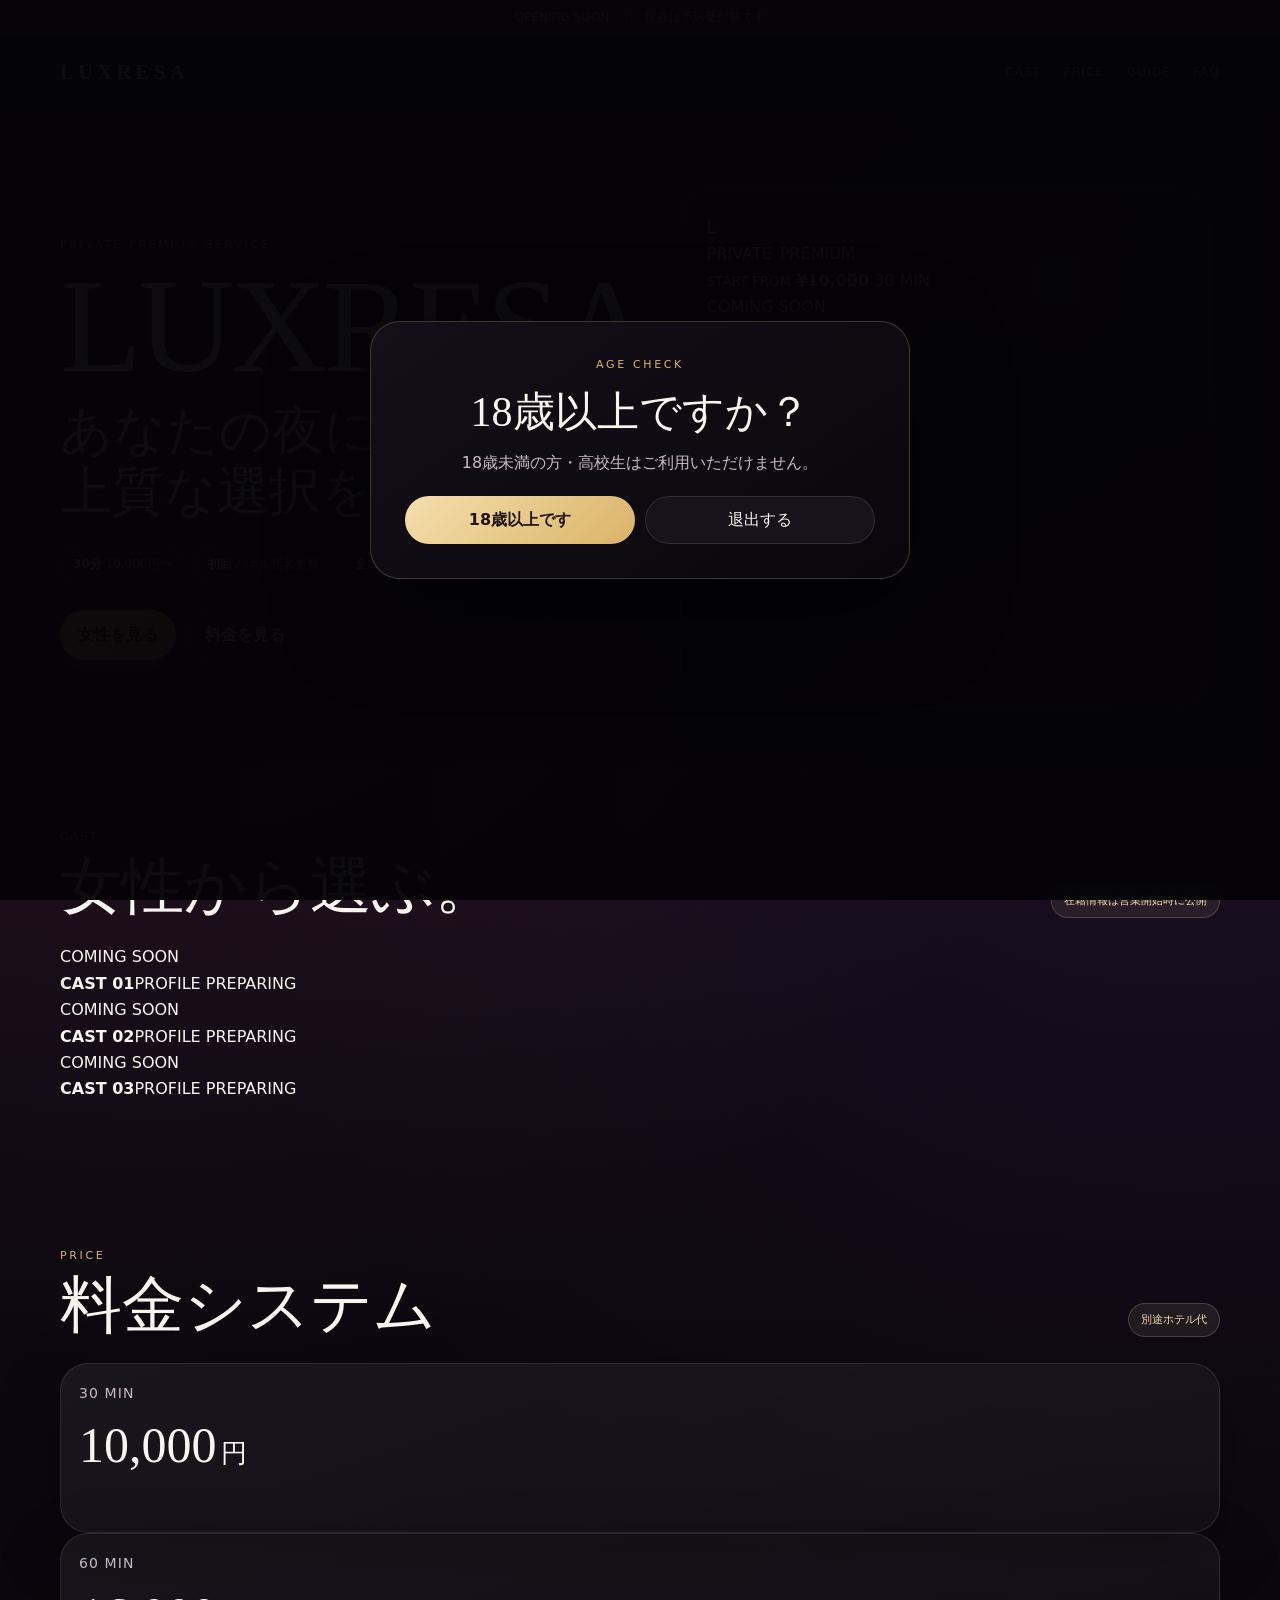
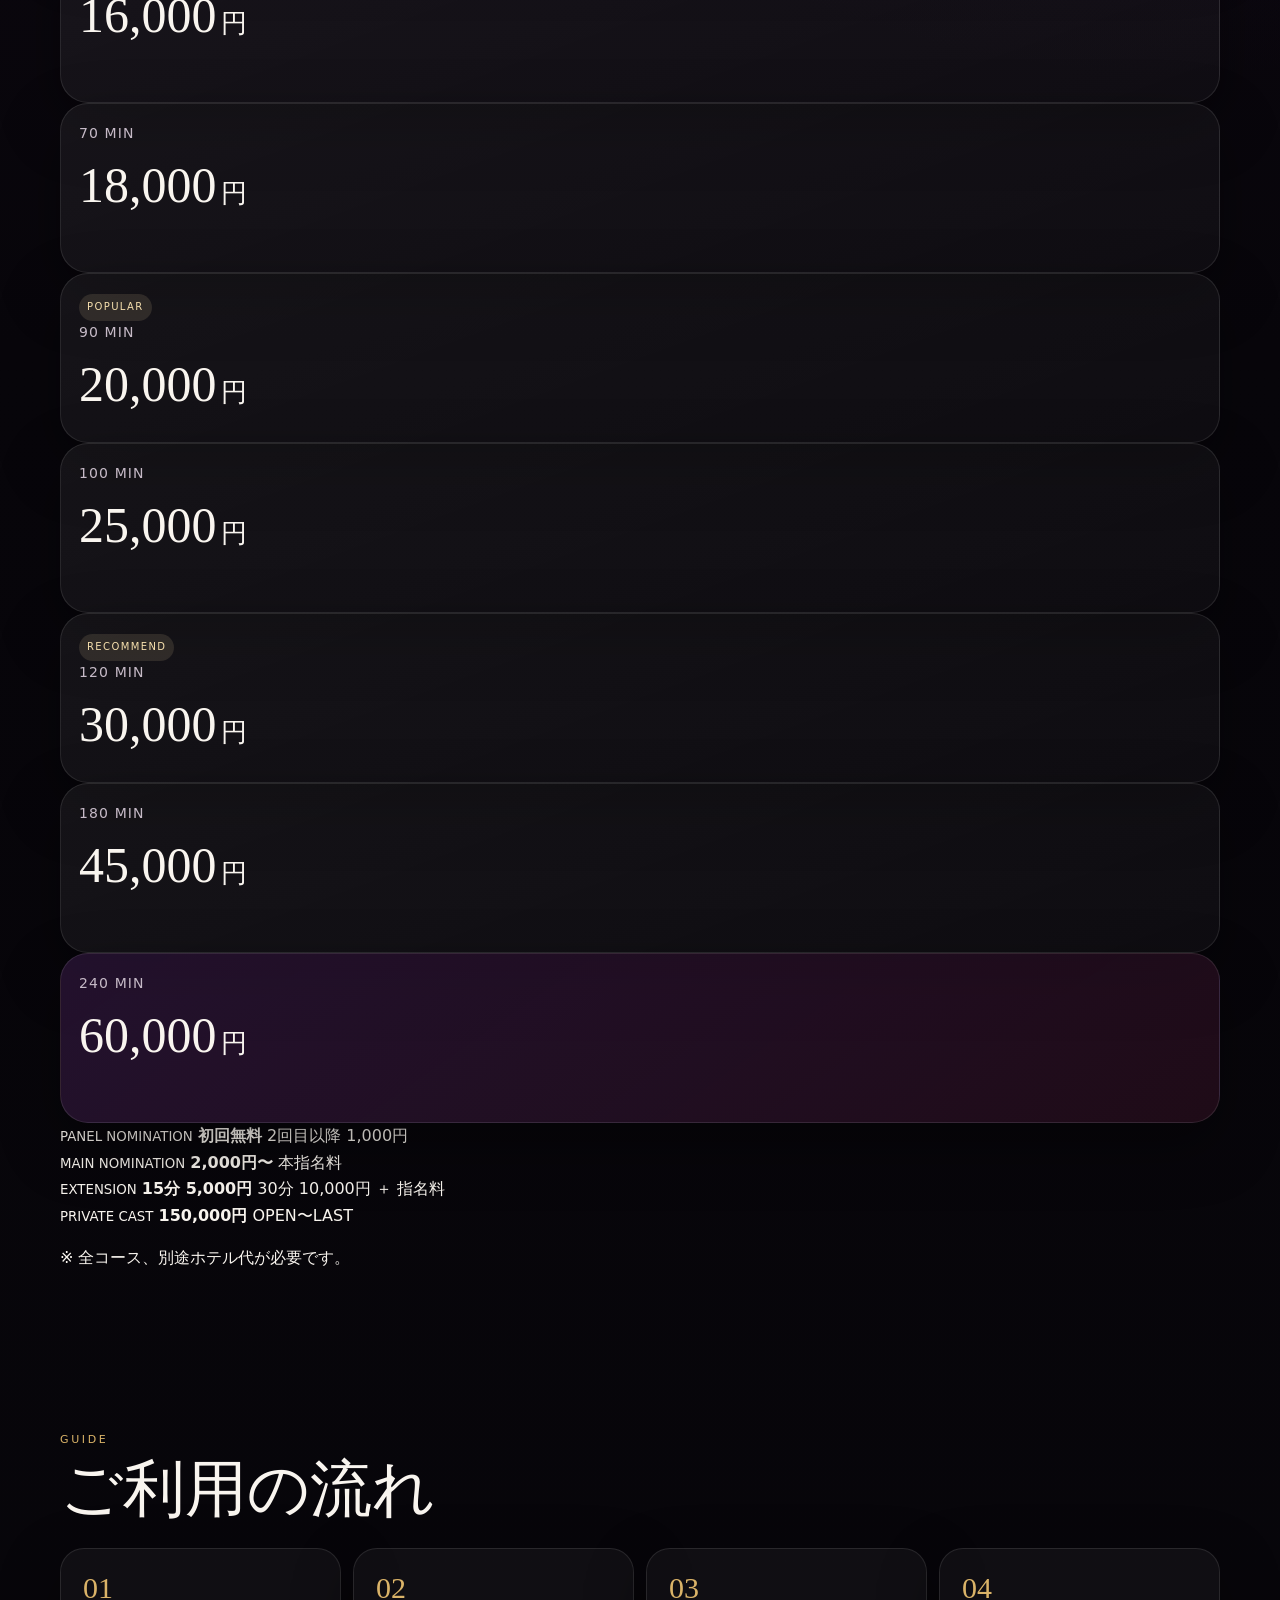
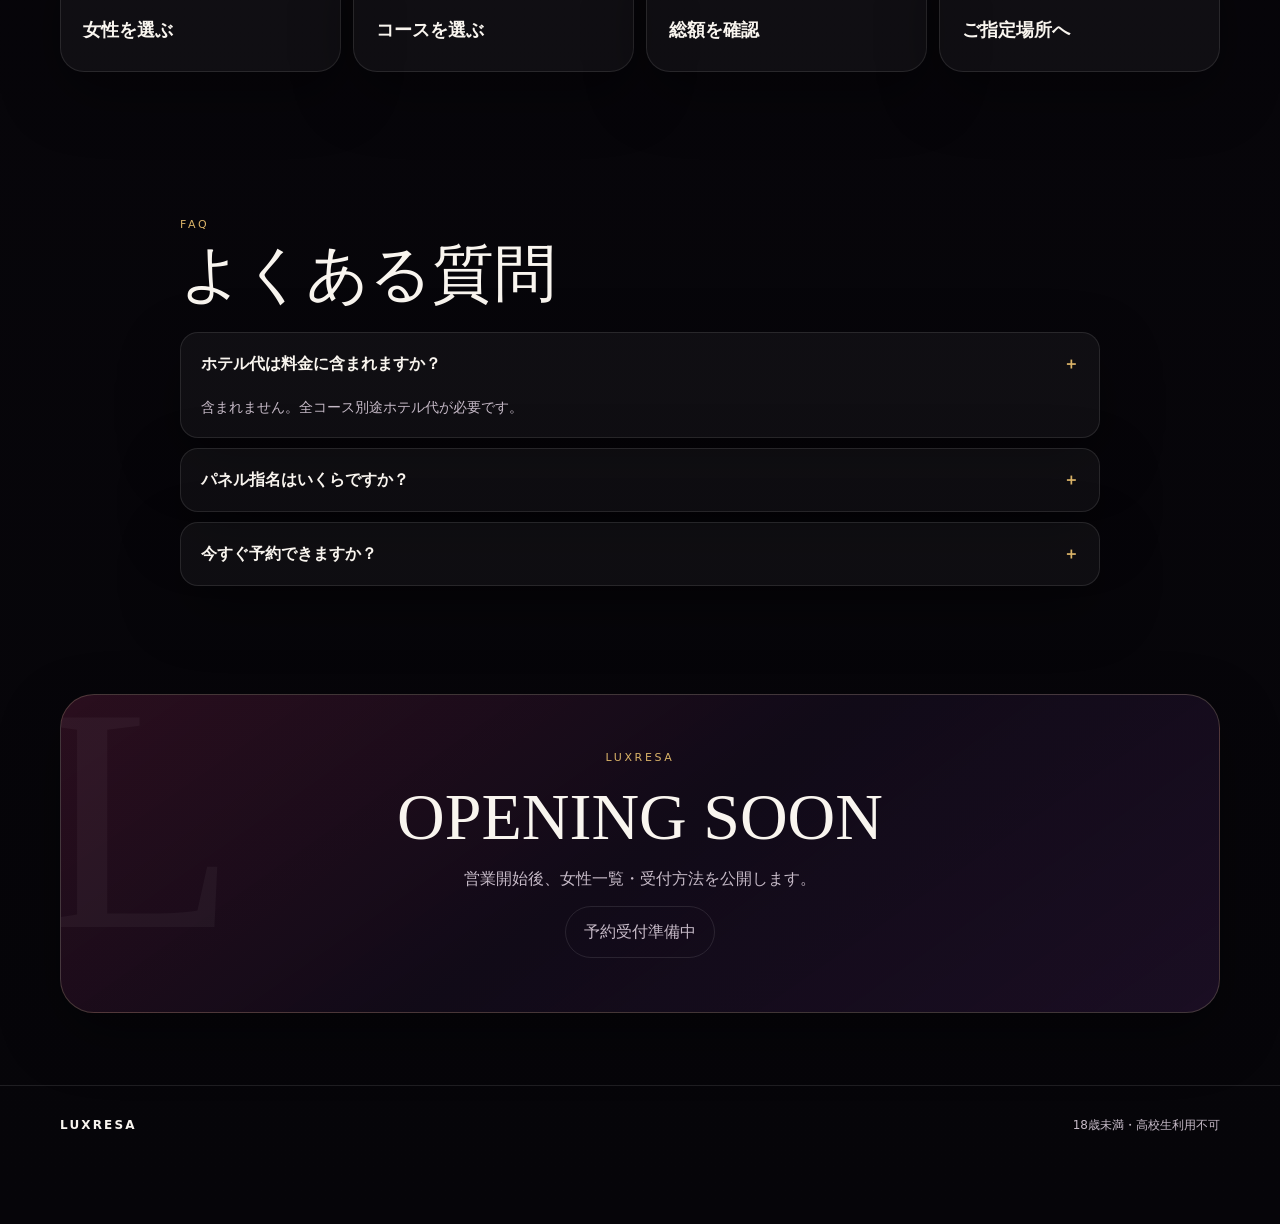
==== commit 424dfd79: "Refocus LUXRESA site for customers" ====
--- a/index.html
+++ b/index.html
@@ -4,17 +4,17 @@
   <meta charset="utf-8">
   <meta name="viewport" content="width=device-width,initial-scale=1">
   <meta name="robots" content="noindex,nofollow,noarchive,nosnippet">
-  <meta name="theme-color" content="#09070d">
-  <meta name="description" content="LUXRESA（リュクレサ）。30分10,000円からの料金システム。現在は開業準備中です。">
-  <title>LUXRESA｜料金システム</title>
+  <meta name="theme-color" content="#08070c">
+  <meta name="description" content="LUXRESA（リュクレサ）。30分10,000円から。上質なプライベート派遣サービス。現在は開業準備中です。">
+  <title>LUXRESA｜Private Premium Service</title>
   <link rel="stylesheet" href="styles.css">
 </head>
 <body class="lock">
   <div class="age" id="age" role="dialog" aria-modal="true" aria-labelledby="ageTitle">
     <div class="ageBox">
-      <div class="eyebrow">AGE VERIFICATION</div>
+      <div class="eyebrow">AGE CHECK</div>
       <h2 id="ageTitle">18歳以上ですか？</h2>
-      <p>18歳未満の方および高校生はご利用いただけません。<br>現在は開業準備中のため、営業・予約受付はまだ開始していません。</p>
+      <p>18歳未満の方・高校生はご利用いただけません。</p>
       <div class="ageActions" id="ageActions">
         <button class="btn primary" id="enter" type="button">18歳以上です</button>
         <button class="btn" id="leave" type="button">退出する</button>
@@ -23,15 +23,15 @@
     </div>
   </div>
 
-  <div class="prepbar">LUXRESA は現在、開業準備中です。掲載内容は準備中のご案内です。</div>
+  <div class="prepbar">OPENING SOON　｜　現在は予約受付前です</div>
 
   <header class="top">
     <div class="wrap nav">
       <a class="brand" href="#top">LUXRESA</a>
       <nav class="links" id="nav">
-        <a href="#price">料金</a>
-        <a href="#design">選び方</a>
-        <a href="#flow">ご利用の流れ</a>
+        <a href="#cast">CAST</a>
+        <a href="#price">PRICE</a>
+        <a href="#guide">GUIDE</a>
         <a href="#faq">FAQ</a>
       </nav>
       <button class="menu" id="menu" type="button" aria-label="メニューを開く">☰</button>
@@ -40,163 +40,115 @@
 
   <main id="top">
     <section class="hero">
-      <div class="heroGlow glow1"></div>
-      <div class="heroGlow glow2"></div>
+      <div class="heroAura auraA"></div>
+      <div class="heroAura auraB"></div>
       <div class="wrap heroGrid">
         <div class="heroCopy">
-          <div class="eyebrow">PRIVATE PREMIUM TIME</div>
+          <div class="eyebrow">PRIVATE PREMIUM SERVICE</div>
           <h1>LUXRESA</h1>
-          <p class="catch">料金も、雰囲気も、<br>一目で惹きつける。</p>
-          <p class="lead">分かりにくい説明は減らし、見たい情報をすぐ確認できる設計へ。<br>30分10,000円からの料金システムを、印象的なデザインでまとめました。</p>
+          <p class="catch">あなたの夜に、<br>上質な選択を。</p>
+          <div class="heroFacts">
+            <span><b>30分</b> 10,000円〜</span>
+            <span><b>初回</b> パネル指名無料</span>
+            <span><b>全コース</b> 別途ホテル代</span>
+          </div>
           <div class="heroCtas">
-            <a class="btnLink primary" href="#price">料金を見る</a>
-            <a class="btnLink" href="#faq">よくある質問</a>
-          </div>
-          <div class="heroFacts">
-            <span><b>30分</b> 10,000円</span>
-            <span><b>60分</b> 16,000円</span>
-            <span><b>120分</b> 30,000円</span>
-            <span><b>240分</b> 60,000円</span>
+            <a class="btnLink primary" href="#cast">女性を見る</a>
+            <a class="btnLink" href="#price">料金を見る</a>
           </div>
         </div>
 
-        <div class="heroVisual">
-          <div class="visualTop">
-            <span class="visualChip">PRICE SYSTEM</span>
-            <span class="visualChip alt">OPEN 〜 LAST</span>
-          </div>
-          <div class="visualMain">
+        <div class="heroVisual" aria-label="LUXRESA ブランドビジュアル">
+          <div class="visualMark">L</div>
+          <div class="visualTop"><span>PRIVATE</span><span>PREMIUM</span></div>
+          <div class="visualBottom">
             <small>START FROM</small>
             <strong>¥10,000</strong>
-            <p>30MIN / HOTEL FEE SEPARATE</p>
+            <span>30 MIN</span>
           </div>
-          <div class="visualStack">
-            <div class="stackCard"><b>本指名料</b><span>¥2,000〜</span></div>
-            <div class="stackCard"><b>パネル指名</b><span>初回無料 / 2回目以降 ¥1,000</span></div>
-            <div class="stackCard featured"><b>キャスト貸切</b><span>¥150,000</span></div>
-          </div>
+          <div class="visualBadge">COMING SOON</div>
         </div>
       </div>
     </section>
 
-    <section class="priceStrip">
-      <div class="wrap marquee">
-        <span>30分 ¥10,000</span>
-        <span>60分 ¥16,000</span>
-        <span>70分 ¥18,000</span>
-        <span>90分 ¥20,000</span>
-        <span>100分 ¥25,000</span>
-        <span>120分 ¥30,000</span>
-        <span>180分 ¥45,000</span>
-        <span>240分 ¥60,000</span>
+    <section id="cast" class="castSection">
+      <div class="wrap">
+        <div class="sectionTop">
+          <div><div class="eyebrow">CAST</div><h2>女性から選ぶ。</h2></div>
+          <span class="sectionNote">在籍情報は営業開始時に公開</span>
+        </div>
+        <div class="castGrid">
+          <article class="castCard c1"><div class="castPhoto"><span>COMING SOON</span></div><div class="castMeta"><b>CAST 01</b><span>PROFILE PREPARING</span></div></article>
+          <article class="castCard c2"><div class="castPhoto"><span>COMING SOON</span></div><div class="castMeta"><b>CAST 02</b><span>PROFILE PREPARING</span></div></article>
+          <article class="castCard c3"><div class="castPhoto"><span>COMING SOON</span></div><div class="castMeta"><b>CAST 03</b><span>PROFILE PREPARING</span></div></article>
+        </div>
       </div>
     </section>
 
     <section id="price" class="priceSection">
       <div class="wrap">
         <div class="sectionTop">
-          <div>
-            <div class="eyebrow">PRICE SYSTEM</div>
-            <h2>料金システム</h2>
-          </div>
-          <span class="sectionNote">全コース別途ホテル代</span>
+          <div><div class="eyebrow">PRICE</div><h2>料金システム</h2></div>
+          <span class="sectionNote">別途ホテル代</span>
         </div>
 
-        <div class="priceWall">
-          <article class="priceCard mini"><small>30分</small><strong>10,000<span>円</span></strong></article>
-          <article class="priceCard"><small>60分</small><strong>16,000<span>円</span></strong></article>
-          <article class="priceCard"><small>70分</small><strong>18,000<span>円</span></strong></article>
-          <article class="priceCard featured"><em>POPULAR</em><small>90分</small><strong>20,000<span>円</span></strong></article>
-          <article class="priceCard accent"><small>100分</small><strong>25,000<span>円</span></strong></article>
-          <article class="priceCard featured2"><em>RECOMMEND</em><small>120分</small><strong>30,000<span>円</span></strong></article>
-          <article class="priceCard large"><small>180分</small><strong>45,000<span>円</span></strong></article>
-          <article class="priceCard large deep"><small>240分</small><strong>60,000<span>円</span></strong></article>
+        <div class="priceGrid">
+          <div class="priceCard"><small>30 MIN</small><strong>10,000<span>円</span></strong></div>
+          <div class="priceCard"><small>60 MIN</small><strong>16,000<span>円</span></strong></div>
+          <div class="priceCard"><small>70 MIN</small><strong>18,000<span>円</span></strong></div>
+          <div class="priceCard hot"><em>POPULAR</em><small>90 MIN</small><strong>20,000<span>円</span></strong></div>
+          <div class="priceCard"><small>100 MIN</small><strong>25,000<span>円</span></strong></div>
+          <div class="priceCard gold"><em>RECOMMEND</em><small>120 MIN</small><strong>30,000<span>円</span></strong></div>
+          <div class="priceCard"><small>180 MIN</small><strong>45,000<span>円</span></strong></div>
+          <div class="priceCard deep"><small>240 MIN</small><strong>60,000<span>円</span></strong></div>
         </div>
 
-        <div class="subGrid">
-          <div class="infoCard">
-            <div class="eyebrow">OPTION / NOMINATION</div>
-            <h3>指名・延長</h3>
-            <ul class="cleanList">
-              <li><b>パネル指名</b><span>初回利用無料（2回目以降 ¥1,000）</span></li>
-              <li><b>本指名料</b><span>¥2,000〜</span></li>
-              <li><b>延長15分</b><span>¥5,000 ＋ 指名料</span></li>
-              <li><b>延長30分</b><span>¥10,000 ＋ 指名料</span></li>
-            </ul>
+        <div class="optionGrid">
+          <div class="optionCard">
+            <small>PANEL NOMINATION</small>
+            <b>初回無料</b>
+            <span>2回目以降 1,000円</span>
           </div>
-
-          <div class="infoCard standout">
-            <div class="eyebrow">SPECIAL</div>
-            <h3>キャスト貸切</h3>
-            <div class="specialPrice">¥150,000</div>
-            <p>OPEN〜LAST の特別枠としてご案内する想定です。</p>
+          <div class="optionCard">
+            <small>MAIN NOMINATION</small>
+            <b>2,000円〜</b>
+            <span>本指名料</span>
+          </div>
+          <div class="optionCard">
+            <small>EXTENSION</small>
+            <b>15分 5,000円</b>
+            <span>30分 10,000円 ＋ 指名料</span>
+          </div>
+          <div class="optionCard special">
+            <small>PRIVATE CAST</small>
+            <b>150,000円</b>
+            <span>OPEN〜LAST</span>
           </div>
         </div>
 
-        <div class="noticeCard">
-          <div class="eyebrow">IMPORTANT</div>
-          <p>※ 全てのコース料金にプラスで、<b>別途ホテル代</b> が必要です。</p>
-        </div>
+        <p class="hotelNote">※ 全コース、別途ホテル代が必要です。</p>
       </div>
     </section>
 
-    <section id="design" class="designSection">
-      <div class="wrap designGrid">
-        <div class="designText">
-          <div class="eyebrow">WHAT MAKES IT BETTER</div>
-          <h2>見栄えだけで終わらせない。</h2>
-          <p>今回の改善では、ただ料金を並べるのではなく、<br><b>「一瞬で分かる」「高く見えすぎない」「安っぽく見えない」</b> の3点を重視しました。</p>
-        </div>
-        <div class="featureList">
-          <article>
-            <span>01</span>
-            <h3>料金を主役に</h3>
-            <p>コース時間と金額をカード化し、スマホでも一目で見やすく整理。</p>
-          </article>
-          <article>
-            <span>02</span>
-            <h3>情報を絞る</h3>
-            <p>余計な説明を減らし、知りたいことだけを短く分かりやすく表示。</p>
-          </article>
-          <article>
-            <span>03</span>
-            <h3>印象を強く</h3>
-            <p>黒・ゴールド・ワインカラーで高級感を出しつつ、ありきたりすぎない構成に変更。</p>
-          </article>
-        </div>
-      </div>
-    </section>
-
-    <section id="flow" class="flowSection">
+    <section id="guide" class="guideSection">
       <div class="wrap">
-        <div class="sectionTop">
-          <div>
-            <div class="eyebrow">HOW TO USE</div>
-            <h2>ご利用の流れ</h2>
-          </div>
-        </div>
+        <div class="sectionTop"><div><div class="eyebrow">GUIDE</div><h2>ご利用の流れ</h2></div></div>
         <div class="steps">
-          <div class="step"><span>01</span><b>料金を確認</b><p>ご希望のコース時間を選びます。</p></div>
-          <div class="step"><span>02</span><b>指名条件を確認</b><p>パネル指名・本指名・延長料金を確認します。</p></div>
-          <div class="step"><span>03</span><b>総額を確認</b><p>ホテル代を含めたご案内を受けます。</p></div>
-          <div class="step"><span>04</span><b>受付完了</b><p>営業開始後に受付方法を掲載予定です。</p></div>
+          <div class="step"><span>01</span><b>女性を選ぶ</b></div>
+          <div class="step"><span>02</span><b>コースを選ぶ</b></div>
+          <div class="step"><span>03</span><b>総額を確認</b></div>
+          <div class="step"><span>04</span><b>ご指定場所へ</b></div>
         </div>
       </div>
     </section>
 
     <section id="faq" class="faqSection">
       <div class="wrap narrow">
-        <div class="sectionTop">
-          <div>
-            <div class="eyebrow">FAQ</div>
-            <h2>よくあるご質問</h2>
-          </div>
-        </div>
+        <div class="sectionTop"><div><div class="eyebrow">FAQ</div><h2>よくある質問</h2></div></div>
         <div class="faqList">
-          <div class="faq open"><button type="button">ホテル代は込みですか？<span>＋</span></button><p>いいえ。全てのコース料金にプラスで、別途ホテル代が必要です。</p></div>
-          <div class="faq"><button type="button">パネル指名はいくらですか？<span>＋</span></button><p>初回利用無料、2回目以降は ¥1,000 の想定です。</p></div>
-          <div class="faq"><button type="button">本指名料はいくらですか？<span>＋</span></button><p>本指名料は ¥2,000〜 を想定しています。</p></div>
-          <div class="faq"><button type="button">今すぐ予約できますか？<span>＋</span></button><p>現在は開業準備中のため、まだ予約受付は開始していません。</p></div>
+          <div class="faq open"><button type="button">ホテル代は料金に含まれますか？<span>＋</span></button><p>含まれません。全コース別途ホテル代が必要です。</p></div>
+          <div class="faq"><button type="button">パネル指名はいくらですか？<span>＋</span></button><p>初回は無料、2回目以降は1,000円です。</p></div>
+          <div class="faq"><button type="button">今すぐ予約できますか？<span>＋</span></button><p>現在は開業準備中のため、予約受付前です。</p></div>
         </div>
       </div>
     </section>
@@ -204,23 +156,23 @@
     <section class="closing">
       <div class="wrap closingCard">
         <div class="eyebrow">LUXRESA</div>
-        <h2>価格も印象も、<br>選ばれるサイトへ。</h2>
-        <p>料金の見やすさと高級感のバランスを重視した、お客様向けの構成に改善しています。</p>
-        <span class="disabled">現在は営業開始前です</span>
+        <h2>OPENING SOON</h2>
+        <p>営業開始後、女性一覧・受付方法を公開します。</p>
+        <span class="disabled">予約受付準備中</span>
       </div>
     </section>
   </main>
 
   <div class="mobileBar">
+    <a href="#cast">女性</a>
     <a href="#price">料金</a>
-    <a href="#faq">FAQ</a>
-    <span>準備中</span>
+    <span>予約準備中</span>
   </div>
 
   <footer>
     <div class="wrap footerWrap">
       <b>LUXRESA</b>
-      <span>18歳未満・高校生利用不可 / 現在開業準備中</span>
+      <span>18歳未満・高校生利用不可</span>
     </div>
   </footer>
 
@@ -229,18 +181,14 @@
 const enter=document.getElementById('enter');
 const leave=document.getElementById('leave');
 const exitBox=document.getElementById('exit');
-const ageActions=document.getElementById('ageActions');
+const actions=document.getElementById('ageActions');
 enter.addEventListener('click',()=>{age.hidden=true;document.body.classList.remove('lock')});
-leave.addEventListener('click',()=>{ageActions.classList.add('hide');exitBox.classList.add('show')});
-
+leave.addEventListener('click',()=>{actions.classList.add('hide');exitBox.classList.add('show')});
 const menu=document.getElementById('menu');
 const nav=document.getElementById('nav');
 menu.addEventListener('click',()=>nav.classList.toggle('open'));
 nav.querySelectorAll('a').forEach(a=>a.addEventListener('click',()=>nav.classList.remove('open')));
-
-document.querySelectorAll('.faq button').forEach(btn=>{
-  btn.addEventListener('click',()=>btn.parentElement.classList.toggle('open'));
-});
+document.querySelectorAll('.faq button').forEach(btn=>btn.addEventListener('click',()=>btn.parentElement.classList.toggle('open')));
 </script>
 </body>
 </html>
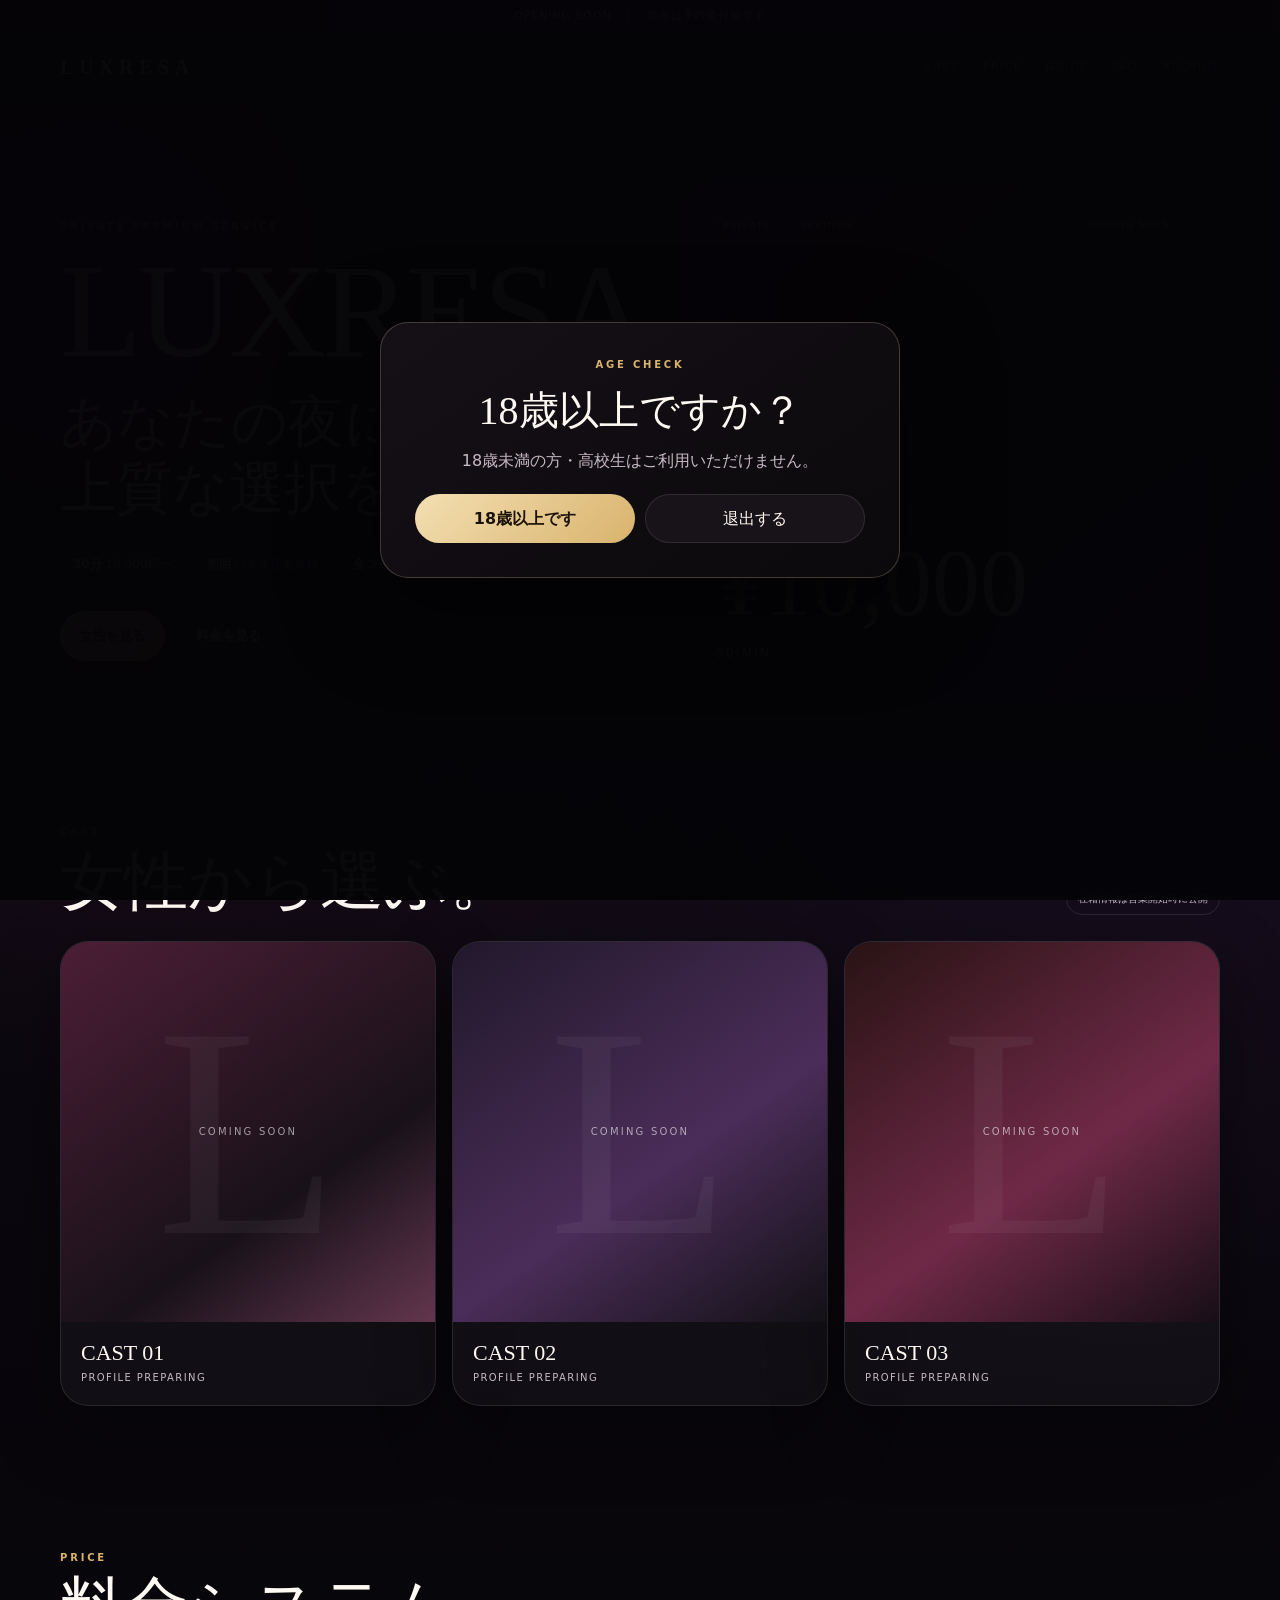
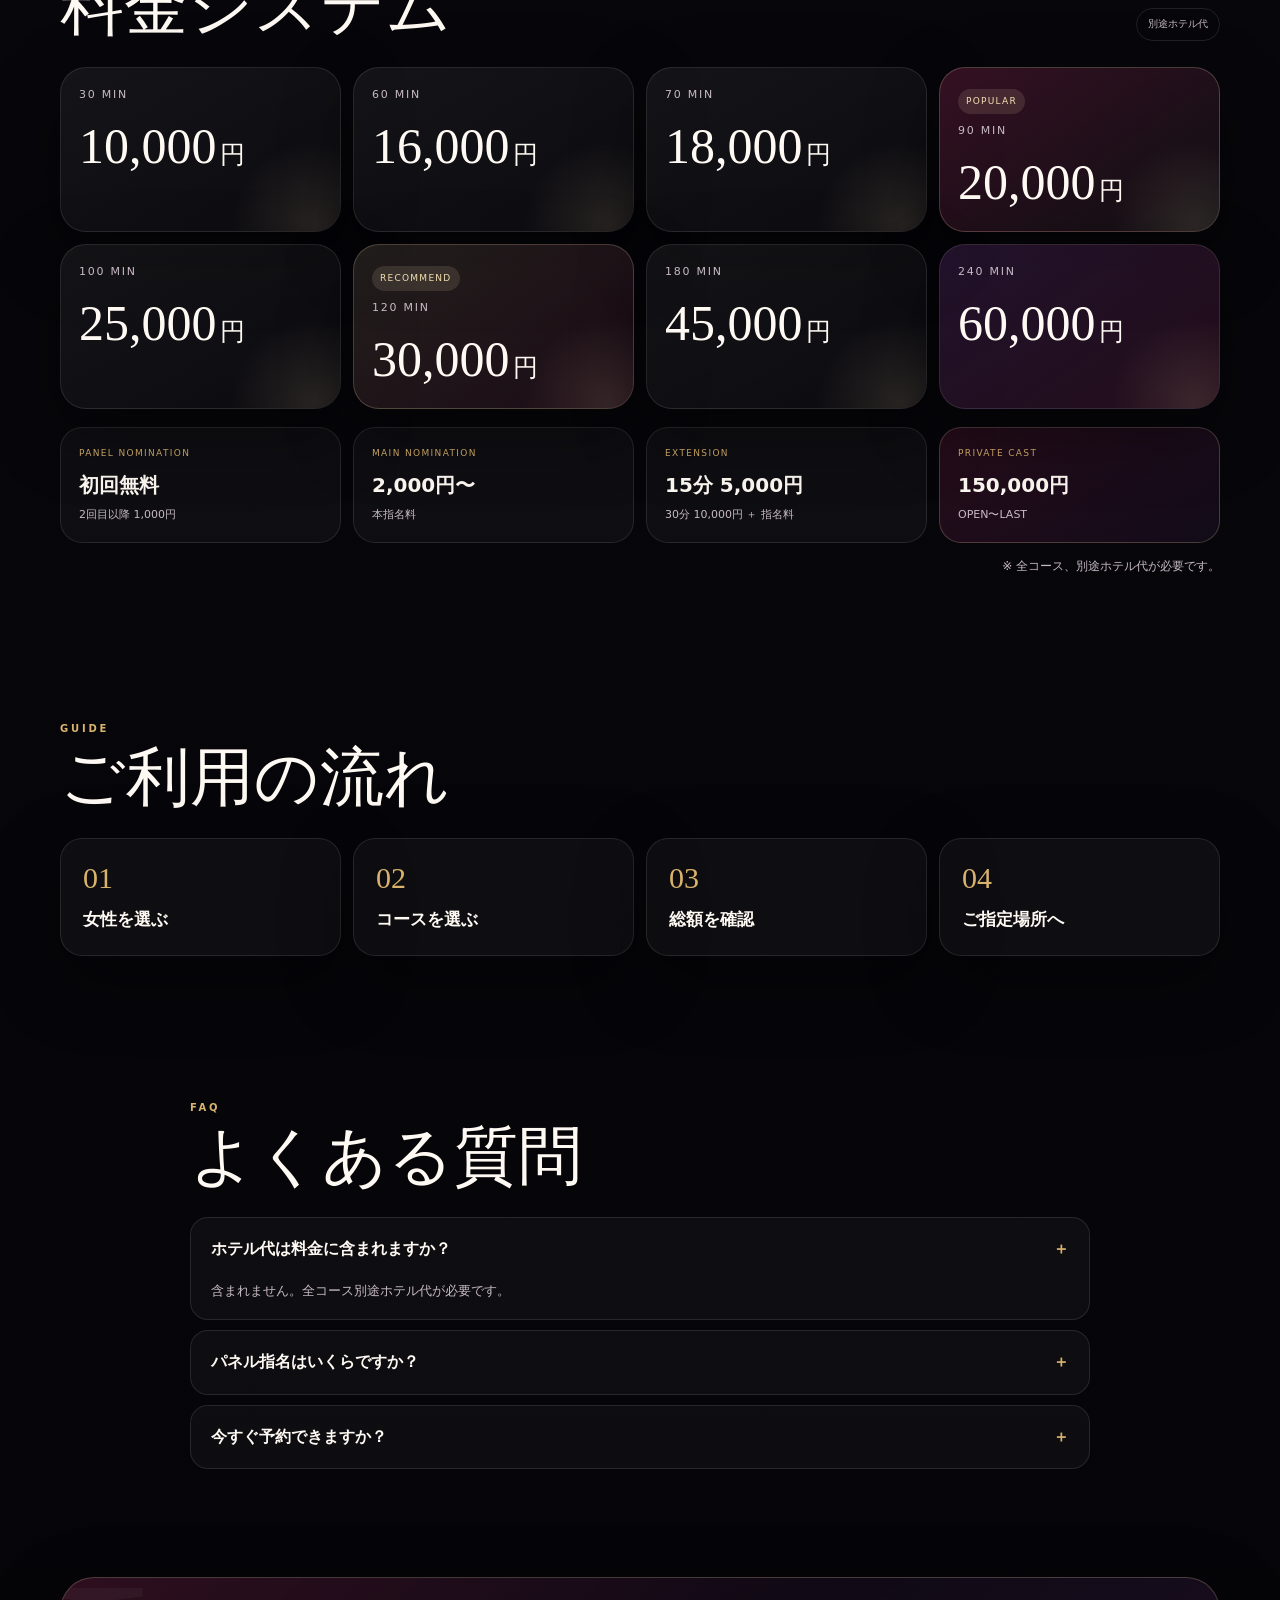
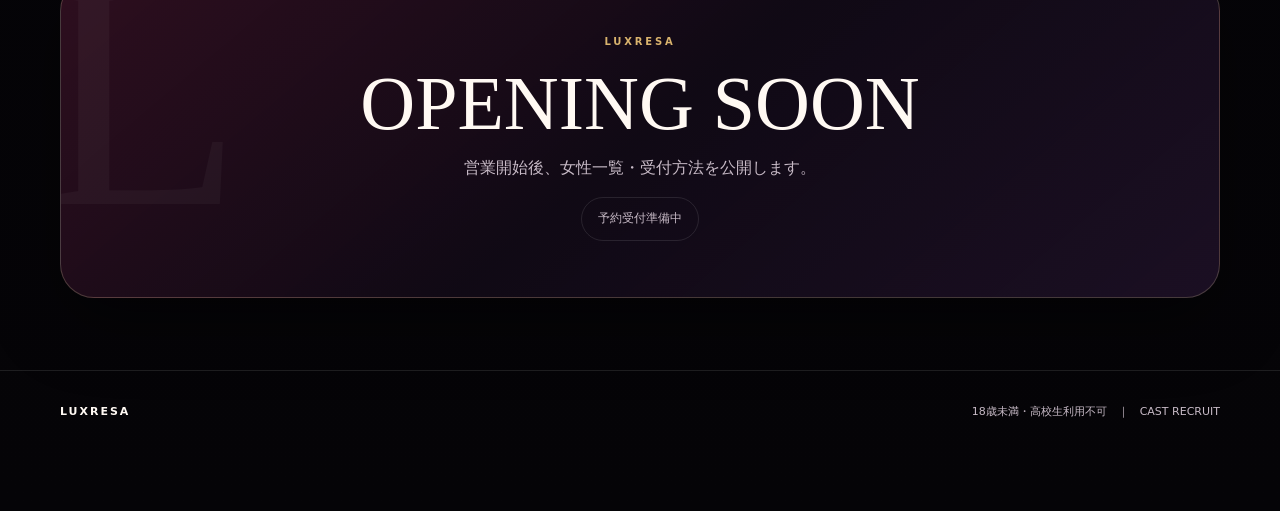
==== commit 1960f7d2: "Link customer site to cast recruitment page" ====
--- a/index.html
+++ b/index.html
@@ -33,6 +33,7 @@
         <a href="#price">PRICE</a>
         <a href="#guide">GUIDE</a>
         <a href="#faq">FAQ</a>
+        <a href="recruit.html">RECRUIT</a>
       </nav>
       <button class="menu" id="menu" type="button" aria-label="メニューを開く">☰</button>
     </div>
@@ -172,7 +173,7 @@
   <footer>
     <div class="wrap footerWrap">
       <b>LUXRESA</b>
-      <span>18歳未満・高校生利用不可</span>
+      <span>18歳未満・高校生利用不可　｜　<a href="recruit.html">CAST RECRUIT</a></span>
     </div>
   </footer>
 
--- a/styles.css
+++ b/styles.css
@@ -1,20 +1,40 @@
 :root{
-  --bg:#08060b;
-  --bg2:#130b18;
-  --panel:rgba(255,255,255,.05);
-  --panel2:rgba(255,255,255,.08);
-  --text:#f9f5ef;
-  --muted:#c6bac7;
-  --gold:#dab368;
-  --gold2:#f5dfad;
-  --wine:#7e244e;
-  --wine2:#b34179;
-  --plum:#4a235f;
-  --line:rgba(245,223,173,.20);
-  --line2:rgba(255,255,255,.1);
-  --shadow:0 22px 60px rgba(0,0,0,.38);
+  --bg:#07060a;
+  --bg2:#110a16;
+  --text:#fff9f3;
+  --muted:#c7bac6;
+  --gold:#d9b36d;
+  --gold2:#f3dfb2;
+  --wine:#8d2755;
+  --wine2:#b74477;
+  --violet:#4a275e;
+  --line:rgba(243,223,178,.22);
+  --white:rgba(255,255,255,.10);
+  --shadow:0 24px 70px rgba(0,0,0,.42);
 }
 *{box-sizing:border-box}
 html{scroll-behavior:smooth}
-body{margin:0;color:var(--text);font-family:"Yu Gothic",system-ui,-apple-system,sans-serif;line-height:1.65;background:radial-gradient(circle at 12% 8%,rgba(179,65,121,.18),transparent 24%),radial-gradient(circle at 92% 16%,rgba(74,35,95,.20),transparent 25%),linear-gradient(180deg,var(--bg2),var(--bg) 44%,#060509 100%)}
-body.lock{overflow:hidden}a{color:inherit;text-decoration:none}button,input{font:inherit;color:inherit}.wrap{width:min(1160px,calc(100% - 32px));margin:auto}.narrow{width:min(920px,calc(100% - 32px));margin:auto}.eyebrow{font-size:11px;letter-spacing:.24em;color:var(--gold);text-transform:uppercase}.prepbar{text-align:center;padding:8px 10px;font-size:12px;color:var(--gold2);border-bottom:1px solid var(--line2);background:linear-gradient(90deg,rgba(126,36,78,.85),rgba(74,35,95,.82),rgba(126,36,78,.85))}.top{position:sticky;top:0;z-index:40;background:rgba(8,6,11,.78);backdrop-filter:blur(16px);border-bottom:1px solid var(--line2)}.nav{min-height:72px;display:flex;align-items:center;justify-content:space-between;gap:18px}.brand{font:600 20px Georgia,serif;letter-spacing:.24em}.links{display:flex;gap:22px;font-size:12px;color:var(--muted);letter-spacing:.10em}.links a:hover{color:var(--gold2)}.menu{display:none;width:44px;height:44px;border-radius:999px;border:1px solid var(--line2);background:#17111c}.hero{position:relative;padding:78px 0 48px;overflow:hidden}.heroGlow{position:absolute;border-radius:999px;filter:blur(70px);opacity:.55;pointer-events:none}.glow1{width:260px;height:260px;background:rgba(179,65,121,.32);top:30px;left:-70px}.glow2{width:320px;height:320px;background:rgba(74,35,95,.34);right:-80px;bottom:0}.heroGrid{display:grid;grid-template-columns:1.02fr .98fr;gap:30px;align-items:center}.heroCopy h1{font:500 clamp(70px,11vw,134px)/.88 Georgia,serif;margin:14px 0 14px;letter-spacing:-.03em}.catch{font:500 clamp(30px,4.6vw,52px)/1.18 "Yu Mincho",Georgia,serif;margin:0 0 16px}.lead{margin:0;color:var(--muted);font-size:16px;max-width:650px}.heroCtas{display:flex;gap:10px;flex-wrap:wrap;margin-top:24px}.btnLink{display:inline-flex;align-items:center;justify-content:center;min-height:50px;padding:0 18px;border-radius:999px;border:1px solid var(--line2);background:rgba(255,255,255,.03);font-weight:800}.btnLink.primary{border:0;background:linear-gradient(135deg,var(--gold2),var(--gold));color:#1e1308;box-shadow:0 12px 30px rgba(218,179,104,.18)}.heroFacts{display:flex;gap:10px;flex-wrap:wrap;margin-top:22px}.heroFacts span{padding:10px 12px;border-radius:999px;border:1px solid var(--line2);background:rgba(255,255,255,.04);font-size:12px;color:var(--muted)}.heroFacts b{color:var(--text)}.heroVisual{position:relative;overflow:hidden;min-height:520px;padding:26px;border-radius:34px;border:1px solid var(--line);background:radial-gradient(circle at 72% 18%,rgba(245,223,173,.10),transparent 20%),linear-gradient(145deg,rgba(126,36,78,.34),rgba(17,10,23,.92) 46%,rgba(74,35,95,.42));box-shadow:var(--shadow)}.heroVisual:before{content:"";position:absolute;inset:0;background-image:linear-gradient(rgba(255,255,255,.025) 1px,transparent 1px),linear-gradient(90deg,rgba(255,255,255,.025) 1px,transparent 1px);background-size:36px 36px;mask-image:linear-gradient(to bottom,black,transparent 88%)}.visualTop{position:relative;display:flex;gap:8px;flex-wrap:wrap}.visualChip{display:inline-flex;padding:8px 12px;border-radius:999px;border:1px solid var(--line);font-size:11px;letter-spacing:.14em;background:rgba(0,0,0,.18);color:var(--gold2)}.visualChip.alt{border-color:var(--line2);color:#fff}.visualMain{position:relative;padding-top:80px}.visualMain small{display:block;color:var(--muted);letter-spacing:.18em}.visualMain strong{display:block;font:500 clamp(64px,10vw,112px)/.95 Georgia,serif;color:var(--gold2);margin-top:8px}.visualMain p{margin:8px 0 0;color:var(--muted);font-size:13px;letter-spacing:.12em}.visualStack{position:relative;display:grid;gap:10px;margin-top:40px}.stackCard{padding:15px 16px;border-radius:18px;border:1px solid var(--line2);background:rgba(255,255,255,.05)}.stackCard b{display:block;font-size:14px;margin-bottom:4px}.stackCard span{font-size:12px;color:var(--muted)}.stackCard.featured{border-color:var(--line);background:linear-gradient(135deg,rgba(245,223,173,.10),rgba(126,36,78,.10))}.priceStrip{padding:0 0 28px}.marquee{display:flex;gap:10px;overflow:auto;padding-bottom:4px}.marquee span{flex:0 0 auto;padding:12px 16px;border-radius:999px;border:1px solid var(--line2);background:rgba(255,255,255,.04);font:600 14px Georgia,serif;color:var(--gold2)}section{padding:72px 0;scroll-margin-top:84px}.sectionTop{display:flex;justify-content:space-between;align-items:end;gap:16px;margin-bottom:26px}.sectionTop h2{font:500 clamp(36px,6vw,62px)/1.04 Georgia,"Yu Mincho",serif;margin:8px 0 0}.sectionNote{font-size:11px;color:var(--gold2);padding:7px 12px;border-radius:999px;border:1px solid var(--line);background:rgba(245,223,173,.08)}.priceWall{display:grid;grid-template-columns:repeat(4,1fr);gap:12px}.priceCard{position:relative;overflow:hidden;min-height:170px;padding:18px;border-radius:28px;border:1px solid var(--line2);background:linear-gradient(160deg,rgba(255,255,255,.06),rgba(255,255,255,.03));box-shadow:var(--shadow)}.priceCard:before{content:"";position:absolute;inset:auto -25% -35% auto;width:180px;height:180px;border-radius:50%;background:radial-gradient(circle,rgba(245,223,173,.12),transparent 70%)}.priceCard small{position:relative;display:block;font-size:14px;color:var(--muted);letter-spacing:.08em}.priceCard strong{position:relative;display:block;font:500 clamp(34px,5vw,50px)/1.05 Georgia,serif;margin-top:14px}.priceCard strong span{font-size:.52em;margin-left:4px}.priceCard em{position:relative;display:inline-flex;padding:5px 8px;border-radius:999px;background:rgba(245,223,173,.12);color:var(--gold2);font-size:10px;font-style:normal;letter-spacing:.14em}.priceCard.mini{background:linear-gradient(140deg,rgba(179,65,121,.16),rgba(255,255,255,.03))}.priceCard.featured{background:linear-gradient(145deg,rgba(126,36,78,.34),rgba(255,255,255,.04));border-color:var(--line)}.priceCard.accent{background:linear-gradient(145deg,rgba(74,35,95,.34),rgba(255,255,255,.04))}.priceCard.featured2{background:linear-gradient(145deg,rgba(245,223,173,.12),rgba(126,36,78,.18));border-color:var(--line)}.priceCard.large{min-height:190px}.priceCard.deep{background:linear-gradient(145deg,rgba(74,35,95,.42),rgba(126,36,78,.20))}.subGrid{display:grid;grid-template-columns:1.1fr .9fr;gap:14px;margin-top:18px}.infoCard{padding:24px;border-radius:28px;border:1px solid var(--line2);background:rgba(255,255,255,.04);box-shadow:var(--shadow)}.infoCard h3{font:500 32px Georgia,serif;margin:10px 0 16px}.cleanList{list-style:none;padding:0;margin:0;display:grid;gap:12px}.cleanList li{display:grid;grid-template-columns:170px 1fr;gap:12px;padding:12px 0;border-bottom:1px solid rgba(255,255,255,.07)}.cleanList li:last-child{border-bottom:0;padding-bottom:0}.cleanList b{font-size:14px}.cleanList span{color:var(--muted);font-size:14px}.standout{background:linear-gradient(145deg,rgba(126,36,78,.26),rgba(74,35,95,.20));border-color:var(--line)}.specialPrice{font:500 clamp(52px,8vw,86px)/1 Georgia,serif;color:var(--gold2);margin-top:8px}.standout p{color:var(--muted);margin:10px 0 0}.noticeCard{margin-top:14px;padding:20px 22px;border-radius:22px;border:1px solid var(--line);background:linear-gradient(145deg,rgba(245,223,173,.08),rgba(255,255,255,.03));box-shadow:var(--shadow)}.noticeCard p{margin:8px 0 0;font-size:18px}.designGrid{display:grid;grid-template-columns:.9fr 1.1fr;gap:18px;align-items:start}.designText h2{font:500 clamp(36px,6vw,62px)/1.05 Georgia,"Yu Mincho",serif;margin:10px 0 12px}.designText p{margin:0;color:var(--muted);font-size:16px}.featureList{display:grid;gap:12px}.featureList article{padding:20px;border-radius:22px;border:1px solid var(--line2);background:rgba(255,255,255,.04);box-shadow:var(--shadow)}.featureList span{font:500 28px Georgia,serif;color:var(--gold)}.featureList h3{margin:8px 0 6px;font-size:22px}.featureList p{margin:0;color:var(--muted);font-size:14px}.steps{display:grid;grid-template-columns:repeat(4,1fr);gap:12px}.step{padding:22px;border-radius:24px;border:1px solid var(--line2);background:rgba(255,255,255,.04);box-shadow:var(--shadow)}.step span{display:block;font:500 30px Georgia,serif;color:var(--gold)}.step b{display:block;margin:10px 0 4px;font-size:18px}.step p{margin:0;color:var(--muted);font-size:13px}.faqList{display:grid;gap:10px}.faq{border:1px solid var(--line2);border-radius:18px;overflow:hidden;background:rgba(255,255,255,.04);box-shadow:var(--shadow)}.faq button{width:100%;display:flex;justify-content:space-between;gap:16px;text-align:left;padding:18px 20px;border:0;background:transparent;font-weight:800;cursor:pointer}.faq button span{color:var(--gold)}.faq p{display:none;margin:0;padding:0 20px 18px;color:var(--muted);font-size:14px}.faq.open p{display:block}.closing{padding-top:36px}.closingCard{position:relative;overflow:hidden;text-align:center;padding:54px 24px;border-radius:34px;border:1px solid var(--line);background:linear-gradient(145deg,rgba(126,36,78,.30),rgba(18,11,25,.94) 50%,rgba(74,35,95,.30));box-shadow:var(--shadow)}.closingCard:before{content:"L";position:absolute;left:-20px;top:-60px;font:500 320px Georgia,serif;color:rgba(255,255,255,.04)}.closingCard h2{position:relative;font:500 clamp(38px,6vw,66px)/1.12 Georgia,"Yu Mincho",serif;margin:12px 0}.closingCard p{position:relative;max-width:760px;margin:0 auto;color:var(--muted)}.disabled{position:relative;display:inline-flex;margin-top:14px;padding:12px 18px;border-radius:999px;border:1px solid var(--line2);color:var(--muted)}.mobileBar{display:none}footer{padding:30px 0 88px;border-top:1px solid var(--line2);color:var(--muted);font-size:12px}.footerWrap{display:flex;justify-content:space-between;gap:16px}footer b{color:var(--text);letter-spacing:.18em}.age{position:fixed;inset:0;z-index:100;background:rgba(5,4,7,.97);display:grid;place-items:center;padding:16px}.age[hidden]{display:none}.ageBox{width:min(540px,100%);padding:34px;border-radius:30px;border:1px solid var(--line);background:linear-gradient(145deg,#140f18,#09070b);text-align:center;box-shadow:0 30px 90px rgba(0,0,0,.6)}.ageBox h2{font:500 42px Georgia,"Yu Mincho",serif;margin:10px 0}.ageBox p{color:var(--muted);margin:0}.ageActions{display:grid;grid-template-columns:1fr 1fr;gap:10px;margin-top:20px}.btn{min-height:48px;border-radius:999px;border:1px solid var(--line2);background:#17131b;cursor:pointer}.btn.primary{border:0;background:linear-gradient(135deg,var(--gold2),var(--gold));color:#1d1307;font-weight:800}.exit{display:none;color:var(--muted);margin-top:18px}.exit.show{display:block}.ageActions.hide{display:none}@media(max-width:1040px){.heroGrid,.designGrid,.subGrid{grid-template-columns:1fr}.priceWall{grid-template-columns:repeat(2,1fr)}.steps{grid-template-columns:repeat(2,1fr)}}@media(max-width:860px){.links{display:none;position:absolute;top:72px;left:16px;right:16px;flex-direction:column;background:#120d17;border:1px solid var(--line2);border-radius:18px;padding:16px}.links.open{display:flex}.menu{display:block}}@media(max-width:640px){.wrap,.narrow{width:min(100% - 22px,1160px)}.hero{padding-top:56px}.heroCopy h1{font-size:58px}.catch{font-size:30px}.heroVisual{min-height:auto}.priceWall,.steps{grid-template-columns:1fr}.cleanList li{grid-template-columns:1fr;gap:4px}.ageActions{grid-template-columns:1fr}.footerWrap{display:block}.mobileBar{position:fixed;left:10px;right:10px;bottom:10px;z-index:44;display:grid;grid-template-columns:1fr 1fr 1fr;gap:8px;padding:8px;border-radius:18px;border:1px solid var(--line2);background:rgba(16,11,20,.94);backdrop-filter:blur(14px)}.mobileBar a,.mobileBar span{display:flex;align-items:center;justify-content:center;min-height:42px;border-radius:12px;background:rgba(255,255,255,.05);font-size:12px;font-weight:800}}+body{margin:0;background:radial-gradient(circle at 14% 6%,rgba(183,68,119,.18),transparent 24%),radial-gradient(circle at 88% 16%,rgba(74,39,94,.24),transparent 25%),linear-gradient(180deg,var(--bg2),var(--bg) 45%,#050407);color:var(--text);font-family:"Yu Gothic",system-ui,-apple-system,sans-serif;line-height:1.65}
+body.lock{overflow:hidden}
+a{color:inherit;text-decoration:none}
+button{font:inherit;color:inherit}
+.wrap{width:min(1160px,calc(100% - 32px));margin:auto}.narrow{width:min(900px,calc(100% - 32px));margin:auto}
+.eyebrow{font-size:10px;letter-spacing:.28em;color:var(--gold);font-weight:800}
+.prepbar{padding:7px 10px;text-align:center;font-size:11px;letter-spacing:.08em;color:#fff;background:linear-gradient(90deg,#6f1f46,#3d214d,#6f1f46);border-bottom:1px solid rgba(255,255,255,.08)}
+.top{position:sticky;top:0;z-index:40;background:rgba(7,6,10,.82);backdrop-filter:blur(18px);border-bottom:1px solid var(--white)}
+.nav{min-height:68px;display:flex;align-items:center;justify-content:space-between;gap:18px}.brand{font:600 20px Georgia,serif;letter-spacing:.28em}.links{display:flex;gap:24px;font-size:11px;letter-spacing:.13em;color:var(--muted)}.links a:hover{color:var(--gold2)}.menu{display:none;width:44px;height:44px;border-radius:999px;border:1px solid var(--white);background:#151116}
+.hero{position:relative;padding:78px 0 52px;overflow:hidden}.heroAura{position:absolute;border-radius:50%;filter:blur(70px);pointer-events:none}.auraA{width:300px;height:300px;left:-90px;top:40px;background:rgba(183,68,119,.28)}.auraB{width:360px;height:360px;right:-110px;bottom:-40px;background:rgba(74,39,94,.32)}
+.heroGrid{display:grid;grid-template-columns:1.02fr .98fr;gap:36px;align-items:center}.heroCopy h1{font:500 clamp(72px,11vw,134px)/.86 Georgia,serif;margin:18px 0 20px;letter-spacing:-.035em}.catch{font:500 clamp(32px,4.8vw,56px)/1.18 "Yu Mincho",Georgia,serif;margin:0 0 24px}.heroFacts{display:flex;gap:9px;flex-wrap:wrap}.heroFacts span{padding:9px 12px;border:1px solid var(--white);border-radius:999px;background:rgba(255,255,255,.035);font-size:12px;color:var(--muted)}.heroFacts b{color:var(--text)}.heroCtas{display:flex;gap:10px;flex-wrap:wrap;margin-top:26px}.btnLink{display:inline-flex;align-items:center;justify-content:center;min-height:50px;padding:0 20px;border-radius:999px;border:1px solid var(--white);font-size:13px;font-weight:800}.btnLink.primary{border:0;color:#1d1308;background:linear-gradient(135deg,var(--gold2),var(--gold));box-shadow:0 12px 30px rgba(217,179,109,.18)}
+.heroVisual{position:relative;overflow:hidden;min-height:520px;border-radius:36px;border:1px solid var(--line);background:linear-gradient(145deg,rgba(141,39,85,.42),rgba(17,10,21,.92) 50%,rgba(74,39,94,.48));box-shadow:var(--shadow)}.heroVisual:before{content:"";position:absolute;inset:0;background-image:linear-gradient(rgba(255,255,255,.024) 1px,transparent 1px),linear-gradient(90deg,rgba(255,255,255,.024) 1px,transparent 1px);background-size:34px 34px;mask-image:linear-gradient(to bottom,black,transparent 90%)}.visualMark{position:absolute;left:6px;top:-40px;font:500 430px/1 Georgia,serif;color:rgba(243,223,178,.075)}.visualTop{position:absolute;left:30px;top:30px;display:flex;gap:8px}.visualTop span{padding:7px 10px;border-radius:999px;border:1px solid var(--line);font-size:9px;letter-spacing:.18em;color:var(--gold2);background:rgba(0,0,0,.18)}.visualBottom{position:absolute;left:34px;bottom:34px}.visualBottom small{display:block;font-size:10px;letter-spacing:.18em;color:var(--muted)}.visualBottom strong{display:block;font:500 clamp(62px,8vw,96px)/1 Georgia,serif;color:var(--gold2);margin:8px 0}.visualBottom span{font-size:12px;letter-spacing:.18em}.visualBadge{position:absolute;right:26px;top:28px;padding:8px 11px;border-radius:999px;border:1px solid var(--white);font-size:9px;letter-spacing:.15em;background:rgba(0,0,0,.22)}
+section{padding:72px 0;scroll-margin-top:82px}.sectionTop{display:flex;justify-content:space-between;align-items:end;gap:16px;margin-bottom:26px}.sectionTop h2{font:500 clamp(38px,6vw,64px)/1.04 Georgia,"Yu Mincho",serif;margin:8px 0 0}.sectionNote{padding:7px 11px;border-radius:999px;border:1px solid var(--white);font-size:10px;color:var(--muted)}
+.castGrid{display:grid;grid-template-columns:repeat(3,1fr);gap:16px}.castCard{overflow:hidden;border-radius:28px;border:1px solid var(--white);background:rgba(255,255,255,.035);box-shadow:var(--shadow)}.castPhoto{height:380px;position:relative;display:grid;place-items:center}.castPhoto:before{content:"L";position:absolute;font:500 300px/1 Georgia,serif;color:rgba(255,255,255,.045)}.c1 .castPhoto{background:linear-gradient(145deg,#4c1e35,#181119 65%,#63364e)}.c2 .castPhoto{background:linear-gradient(145deg,#21182b,#4b2d59 58%,#121015)}.c3 .castPhoto{background:linear-gradient(145deg,#281314,#6f2947 58%,#170e16)}.castPhoto span{position:relative;font-size:10px;letter-spacing:.22em;color:rgba(255,255,255,.58)}.castMeta{padding:18px 20px}.castMeta b{display:block;font:500 22px Georgia,serif}.castMeta span{display:block;margin-top:4px;font-size:10px;letter-spacing:.14em;color:var(--muted)}
+.priceGrid{display:grid;grid-template-columns:repeat(4,1fr);gap:12px}.priceCard{position:relative;overflow:hidden;min-height:165px;padding:18px;border-radius:26px;border:1px solid var(--white);background:linear-gradient(150deg,rgba(255,255,255,.06),rgba(255,255,255,.025));box-shadow:var(--shadow)}.priceCard:after{content:"";position:absolute;width:170px;height:170px;border-radius:50%;right:-60px;bottom:-80px;background:radial-gradient(circle,rgba(243,223,178,.12),transparent 70%)}.priceCard small{position:relative;display:block;font-size:11px;letter-spacing:.16em;color:var(--muted)}.priceCard strong{position:relative;display:block;margin-top:16px;font:500 clamp(34px,5vw,50px)/1.05 Georgia,serif}.priceCard strong span{font-size:.5em;margin-left:3px}.priceCard em{position:relative;display:inline-flex;margin-bottom:8px;padding:5px 8px;border-radius:999px;background:rgba(243,223,178,.12);color:var(--gold2);font-size:9px;font-style:normal;letter-spacing:.14em}.priceCard.hot{border-color:var(--line);background:linear-gradient(145deg,rgba(141,39,85,.34),rgba(255,255,255,.035))}.priceCard.gold{border-color:var(--line);background:linear-gradient(145deg,rgba(243,223,178,.12),rgba(141,39,85,.16))}.priceCard.deep{background:linear-gradient(145deg,rgba(74,39,94,.42),rgba(141,39,85,.20))}
+.optionGrid{display:grid;grid-template-columns:repeat(4,1fr);gap:12px;margin-top:18px}.optionCard{padding:18px;border-radius:22px;border:1px solid var(--white);background:rgba(255,255,255,.035)}.optionCard small{display:block;font-size:9px;letter-spacing:.15em;color:var(--gold)}.optionCard b{display:block;margin-top:8px;font-size:20px}.optionCard span{display:block;margin-top:4px;font-size:11px;color:var(--muted)}.optionCard.special{border-color:var(--line);background:linear-gradient(145deg,rgba(141,39,85,.24),rgba(74,39,94,.18))}.hotelNote{margin:14px 0 0;text-align:right;color:var(--muted);font-size:12px}
+.steps{display:grid;grid-template-columns:repeat(4,1fr);gap:12px}.step{padding:22px;border-radius:22px;border:1px solid var(--white);background:rgba(255,255,255,.035);box-shadow:var(--shadow)}.step span{display:block;font:500 30px Georgia,serif;color:var(--gold)}.step b{display:block;margin-top:10px;font-size:17px}
+.faqList{display:grid;gap:10px}.faq{overflow:hidden;border-radius:18px;border:1px solid var(--white);background:rgba(255,255,255,.035)}.faq button{width:100%;display:flex;justify-content:space-between;gap:18px;padding:18px 20px;border:0;background:transparent;text-align:left;font-weight:800;cursor:pointer}.faq button span{color:var(--gold)}.faq p{display:none;margin:0;padding:0 20px 18px;color:var(--muted);font-size:13px}.faq.open p{display:block}
+.closing{padding-top:36px}.closingCard{position:relative;overflow:hidden;text-align:center;padding:56px 24px;border-radius:34px;border:1px solid var(--line);background:linear-gradient(140deg,rgba(141,39,85,.30),rgba(17,10,22,.94) 50%,rgba(74,39,94,.32));box-shadow:var(--shadow)}.closingCard:before{content:"L";position:absolute;left:-20px;top:-75px;font:500 330px Georgia,serif;color:rgba(255,255,255,.035)}.closingCard h2{position:relative;font:500 clamp(42px,7vw,76px)/1 Georgia,serif;margin:14px 0}.closingCard p{position:relative;margin:0;color:var(--muted)}.disabled{position:relative;display:inline-flex;margin-top:16px;padding:11px 16px;border-radius:999px;border:1px solid var(--white);font-size:12px;color:var(--muted)}
+.mobileBar{display:none}footer{padding:32px 0 90px;border-top:1px solid var(--white);font-size:11px;color:var(--muted)}.footerWrap{display:flex;justify-content:space-between;gap:16px}footer b{color:var(--text);letter-spacing:.18em}
+.age{position:fixed;inset:0;z-index:100;display:grid;place-items:center;padding:16px;background:rgba(5,4,7,.98)}.age[hidden]{display:none}.ageBox{width:min(520px,100%);padding:34px;border-radius:28px;border:1px solid var(--line);background:linear-gradient(145deg,#151016,#0b090c);text-align:center;box-shadow:0 30px 90px rgba(0,0,0,.6)}.ageBox h2{font:500 40px Georgia,"Yu Mincho",serif;margin:10px 0}.ageBox p{margin:0;color:var(--muted)}.ageActions{display:grid;grid-template-columns:1fr 1fr;gap:10px;margin-top:20px}.btn{min-height:49px;border-radius:999px;border:1px solid var(--white);background:#171318;cursor:pointer}.btn.primary{border:0;background:linear-gradient(135deg,var(--gold2),var(--gold));color:#1b1208;font-weight:800}.exit{display:none;margin-top:18px;color:var(--muted)}.exit.show{display:block}.ageActions.hide{display:none}
+@media(max-width:1040px){.heroGrid{grid-template-columns:1fr}.priceGrid{grid-template-columns:repeat(2,1fr)}.optionGrid,.steps{grid-template-columns:repeat(2,1fr)}}
+@media(max-width:860px){.links{display:none;position:absolute;top:68px;left:16px;right:16px;flex-direction:column;padding:16px;border-radius:18px;border:1px solid var(--white);background:#120d17}.links.open{display:flex}.menu{display:block}}
+@media(max-width:640px){.wrap,.narrow{width:min(100% - 22px,1160px)}.hero{padding-top:56px}.heroCopy h1{font-size:58px}.catch{font-size:31px}.heroVisual{min-height:430px}.castGrid,.priceGrid,.optionGrid,.steps{grid-template-columns:1fr}.castPhoto{height:300px}.sectionTop{align-items:start;flex-direction:column}.hotelNote{text-align:left}.ageActions{grid-template-columns:1fr}.footerWrap{display:block}.mobileBar{position:fixed;left:10px;right:10px;bottom:10px;z-index:44;display:grid;grid-template-columns:1fr 1fr 1fr;gap:8px;padding:8px;border-radius:18px;border:1px solid var(--white);background:rgba(16,11,20,.94);backdrop-filter:blur(14px)}.mobileBar a,.mobileBar span{display:flex;align-items:center;justify-content:center;min-height:42px;border-radius:12px;background:rgba(255,255,255,.05);font-size:12px;font-weight:800}}
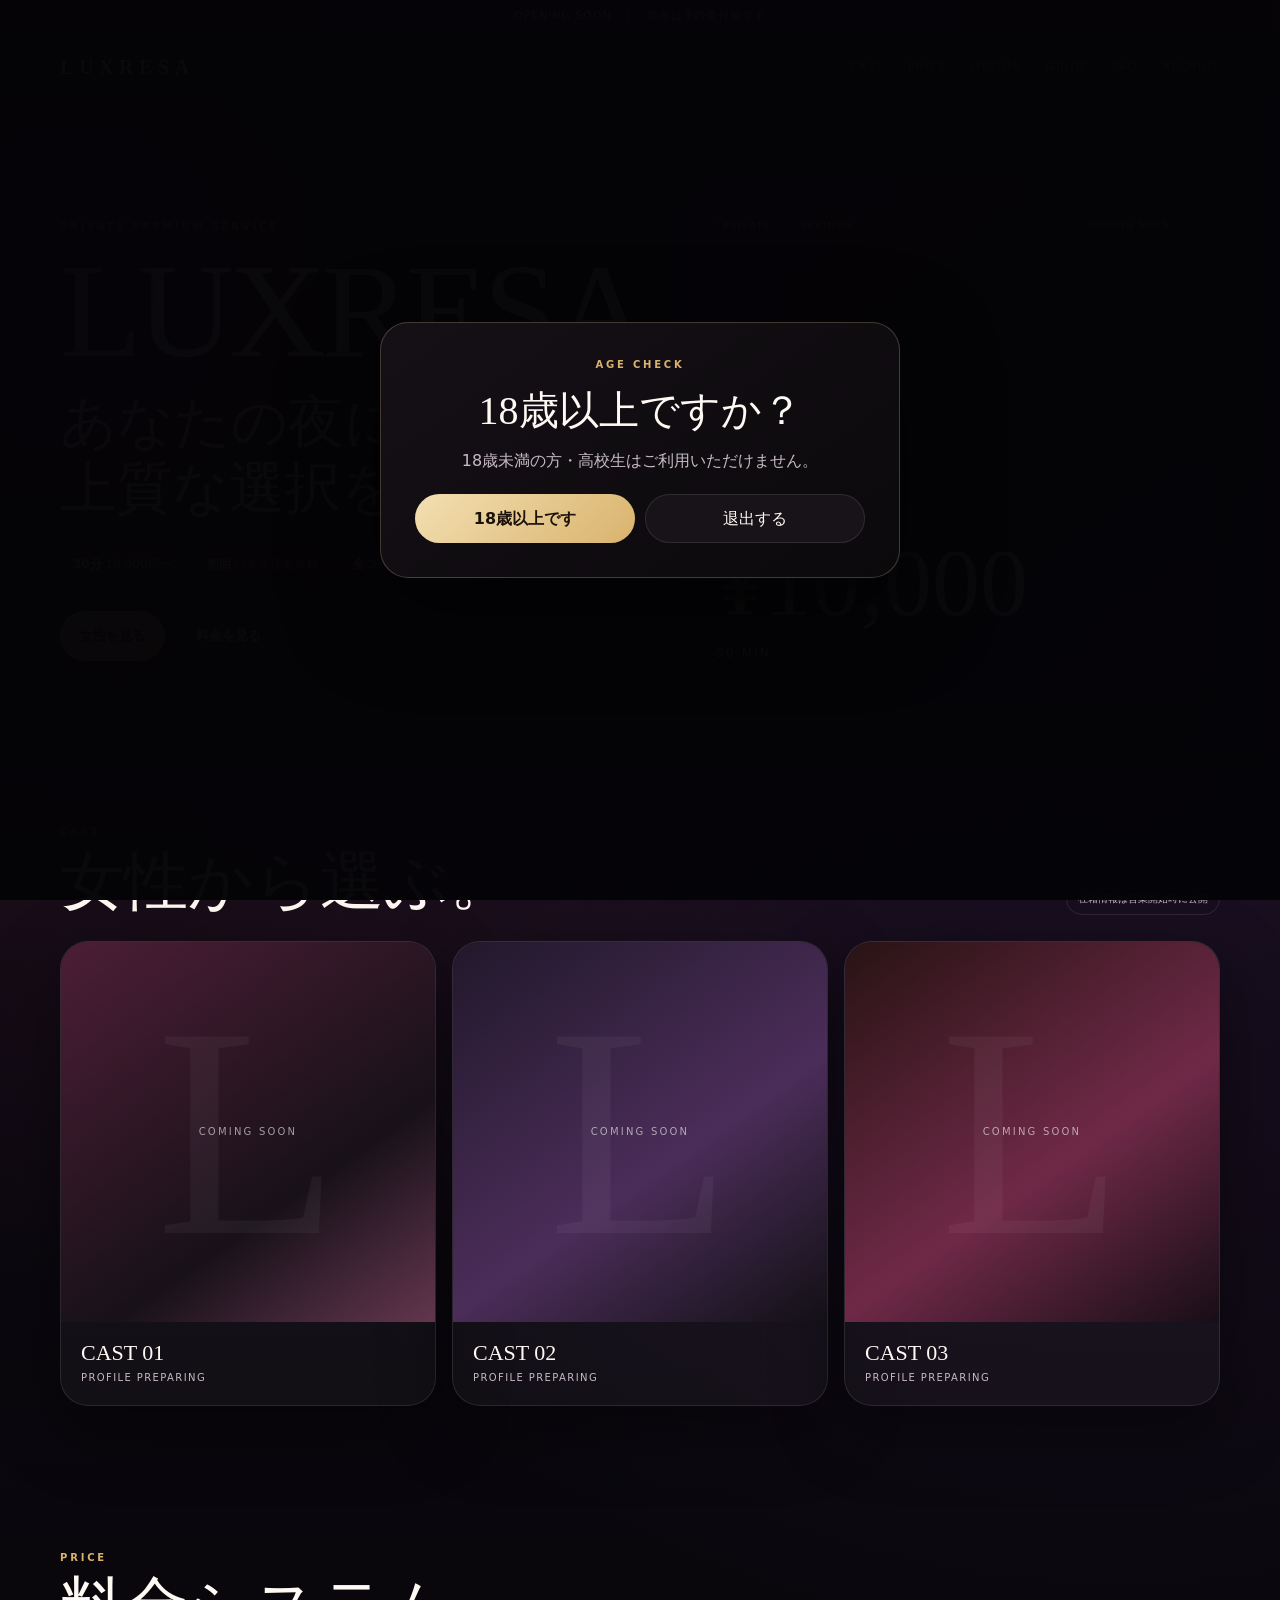
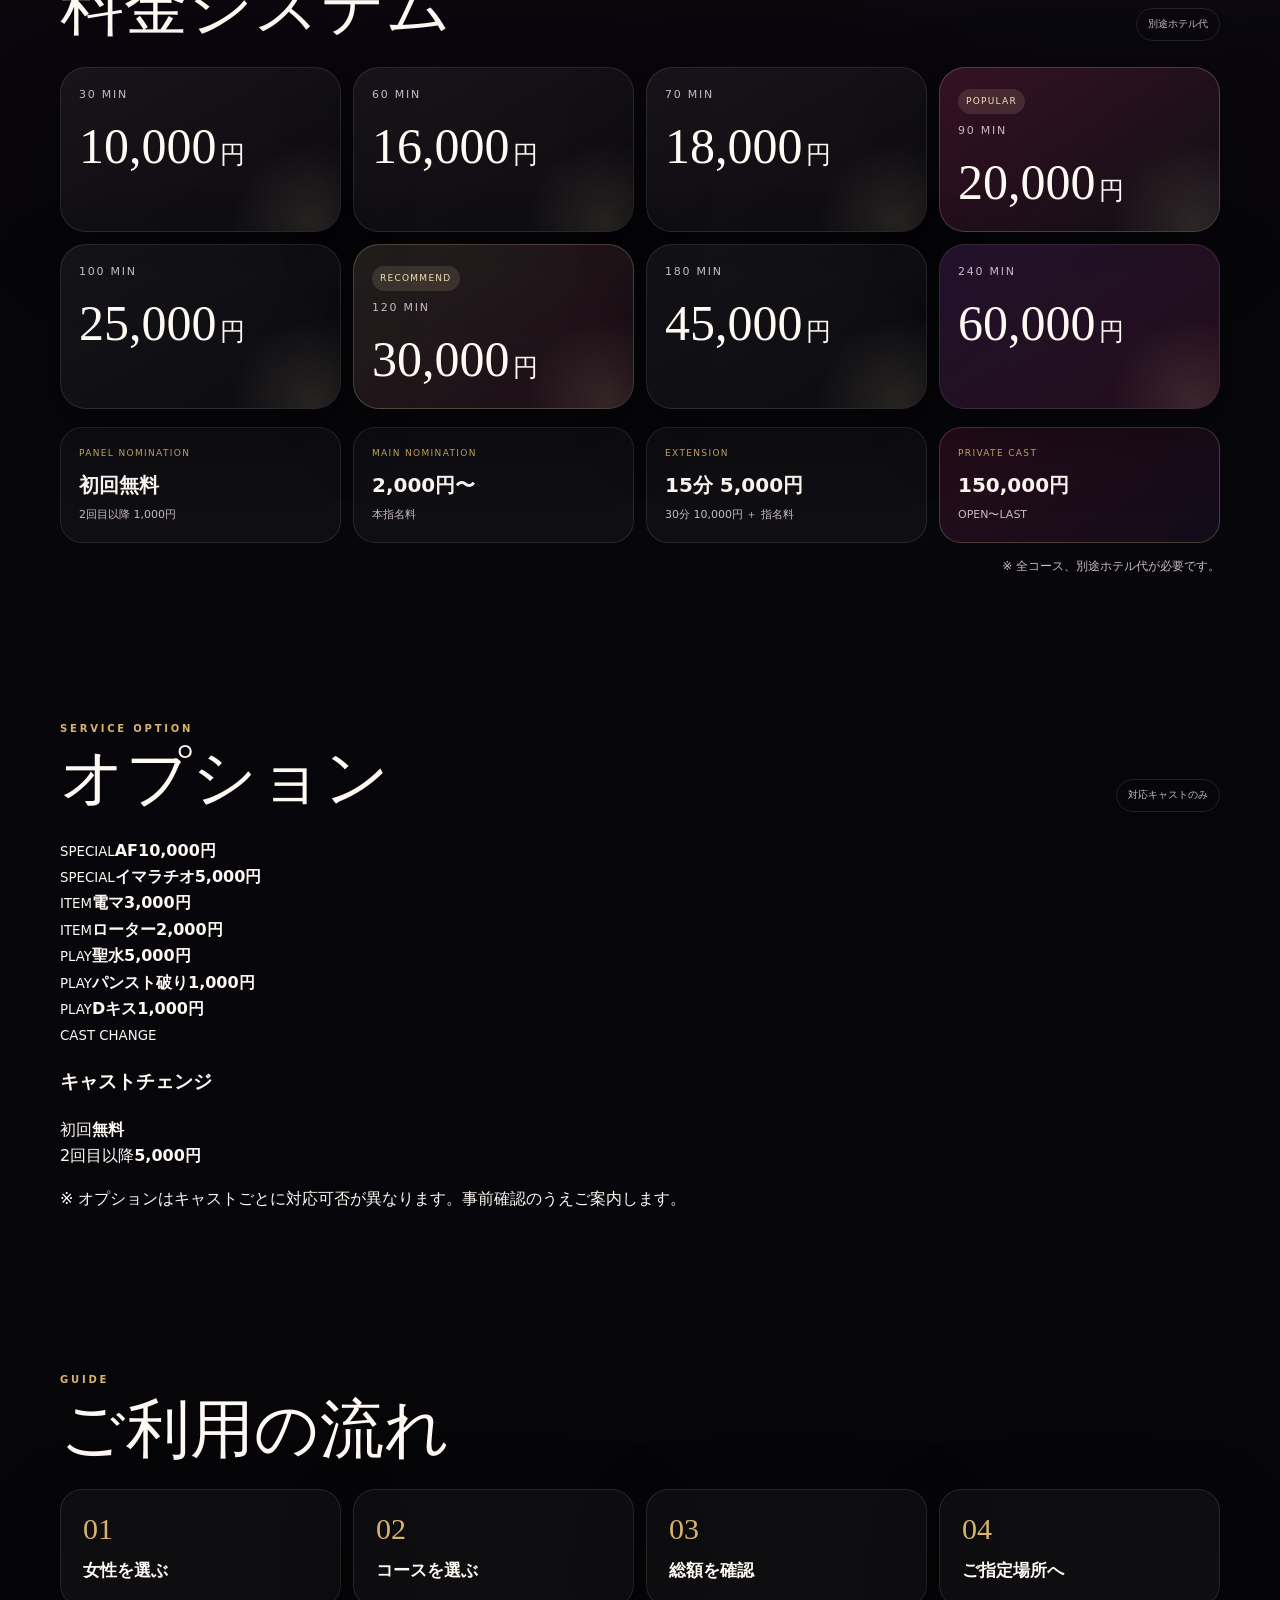
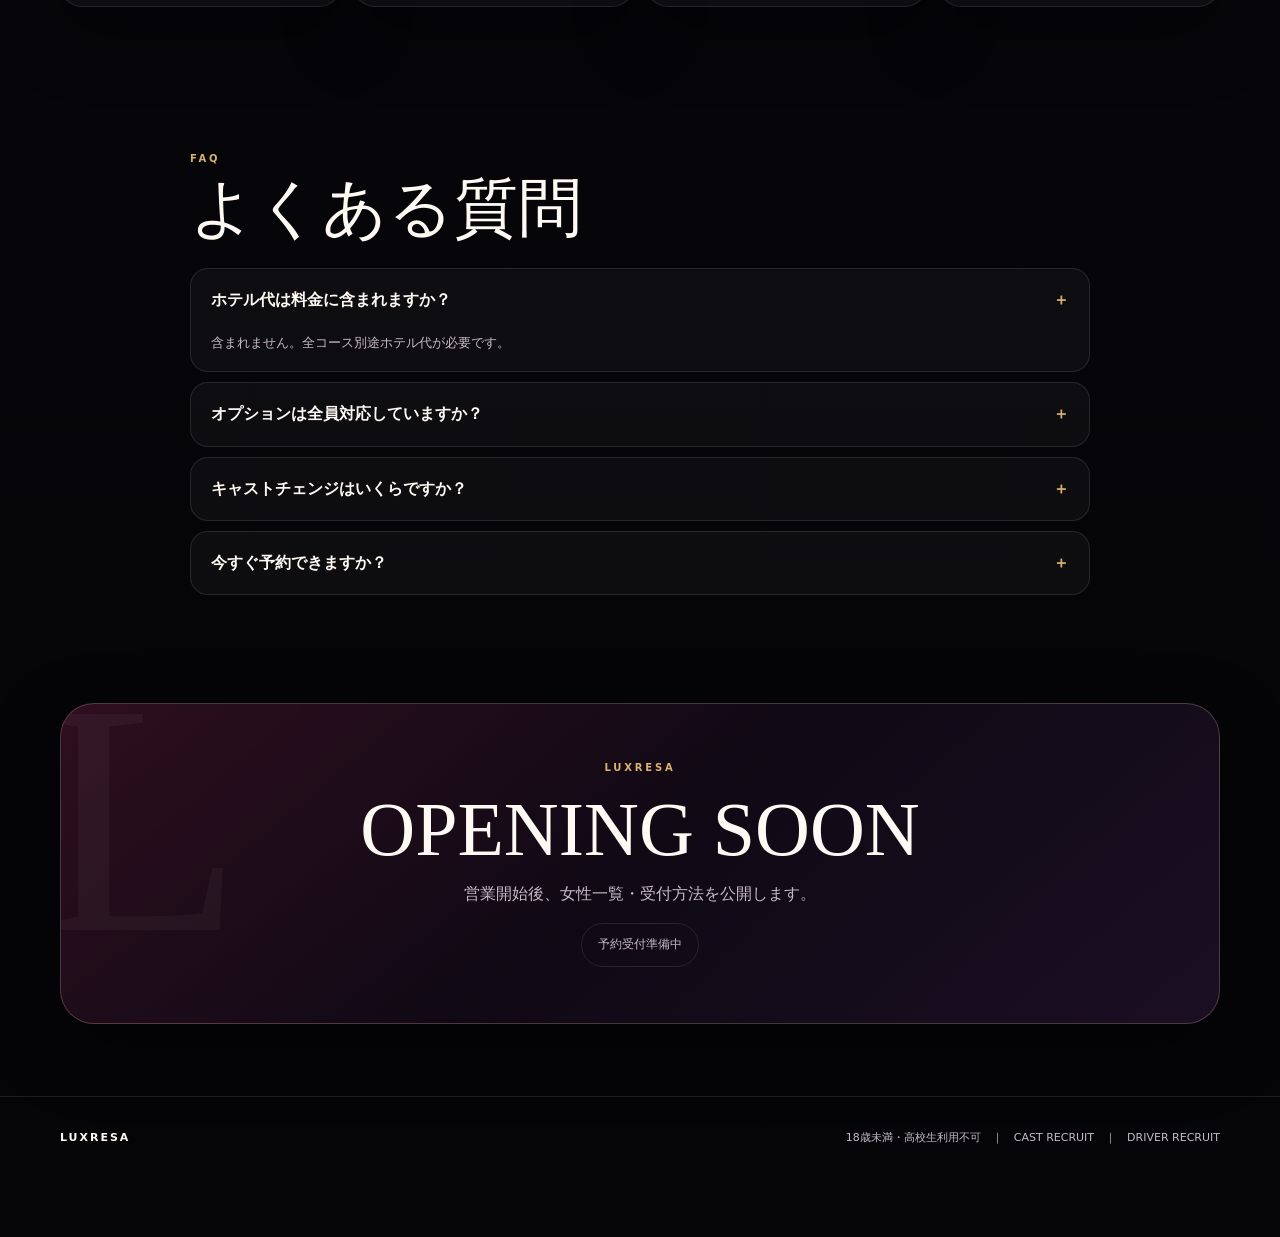
==== commit 7694fc46: "Add service options and recruitment links" ====
--- a/index.html
+++ b/index.html
@@ -31,6 +31,7 @@
       <nav class="links" id="nav">
         <a href="#cast">CAST</a>
         <a href="#price">PRICE</a>
+        <a href="#options">OPTION</a>
         <a href="#guide">GUIDE</a>
         <a href="#faq">FAQ</a>
         <a href="recruit.html">RECRUIT</a>
@@ -105,29 +106,40 @@
         </div>
 
         <div class="optionGrid">
-          <div class="optionCard">
-            <small>PANEL NOMINATION</small>
-            <b>初回無料</b>
-            <span>2回目以降 1,000円</span>
-          </div>
-          <div class="optionCard">
-            <small>MAIN NOMINATION</small>
-            <b>2,000円〜</b>
-            <span>本指名料</span>
-          </div>
-          <div class="optionCard">
-            <small>EXTENSION</small>
-            <b>15分 5,000円</b>
-            <span>30分 10,000円 ＋ 指名料</span>
-          </div>
-          <div class="optionCard special">
-            <small>PRIVATE CAST</small>
-            <b>150,000円</b>
-            <span>OPEN〜LAST</span>
-          </div>
+          <div class="optionCard"><small>PANEL NOMINATION</small><b>初回無料</b><span>2回目以降 1,000円</span></div>
+          <div class="optionCard"><small>MAIN NOMINATION</small><b>2,000円〜</b><span>本指名料</span></div>
+          <div class="optionCard"><small>EXTENSION</small><b>15分 5,000円</b><span>30分 10,000円 ＋ 指名料</span></div>
+          <div class="optionCard special"><small>PRIVATE CAST</small><b>150,000円</b><span>OPEN〜LAST</span></div>
         </div>
 
         <p class="hotelNote">※ 全コース、別途ホテル代が必要です。</p>
+      </div>
+    </section>
+
+    <section id="options" class="serviceOptionsSection">
+      <div class="wrap">
+        <div class="sectionTop">
+          <div><div class="eyebrow">SERVICE OPTION</div><h2>オプション</h2></div>
+          <span class="sectionNote">対応キャストのみ</span>
+        </div>
+
+        <div class="serviceOptionGrid">
+          <div class="serviceOptionCard premium"><small>SPECIAL</small><b>AF</b><strong>10,000円</strong></div>
+          <div class="serviceOptionCard premium"><small>SPECIAL</small><b>イマラチオ</b><strong>5,000円</strong></div>
+          <div class="serviceOptionCard"><small>ITEM</small><b>電マ</b><strong>3,000円</strong></div>
+          <div class="serviceOptionCard"><small>ITEM</small><b>ローター</b><strong>2,000円</strong></div>
+          <div class="serviceOptionCard"><small>PLAY</small><b>聖水</b><strong>5,000円</strong></div>
+          <div class="serviceOptionCard"><small>PLAY</small><b>パンスト破り</b><strong>1,000円</strong></div>
+          <div class="serviceOptionCard"><small>PLAY</small><b>Dキス</b><strong>1,000円</strong></div>
+        </div>
+
+        <div class="castChangeCard">
+          <div><small>CAST CHANGE</small><h3>キャストチェンジ</h3></div>
+          <div class="castChangePrice"><span>初回</span><b>無料</b></div>
+          <div class="castChangePrice"><span>2回目以降</span><b>5,000円</b></div>
+        </div>
+
+        <p class="optionNotice">※ オプションはキャストごとに対応可否が異なります。事前確認のうえご案内します。</p>
       </div>
     </section>
 
@@ -148,7 +160,8 @@
         <div class="sectionTop"><div><div class="eyebrow">FAQ</div><h2>よくある質問</h2></div></div>
         <div class="faqList">
           <div class="faq open"><button type="button">ホテル代は料金に含まれますか？<span>＋</span></button><p>含まれません。全コース別途ホテル代が必要です。</p></div>
-          <div class="faq"><button type="button">パネル指名はいくらですか？<span>＋</span></button><p>初回は無料、2回目以降は1,000円です。</p></div>
+          <div class="faq"><button type="button">オプションは全員対応していますか？<span>＋</span></button><p>キャストごとに対応可否が異なります。受付時に確認してご案内します。</p></div>
+          <div class="faq"><button type="button">キャストチェンジはいくらですか？<span>＋</span></button><p>初回は無料、2回目以降は5,000円です。</p></div>
           <div class="faq"><button type="button">今すぐ予約できますか？<span>＋</span></button><p>現在は開業準備中のため、予約受付前です。</p></div>
         </div>
       </div>
@@ -173,7 +186,7 @@
   <footer>
     <div class="wrap footerWrap">
       <b>LUXRESA</b>
-      <span>18歳未満・高校生利用不可　｜　<a href="recruit.html">CAST RECRUIT</a></span>
+      <span>18歳未満・高校生利用不可　｜　<a href="recruit.html">CAST RECRUIT</a>　｜　<a href="driver.html">DRIVER RECRUIT</a></span>
     </div>
   </footer>
 
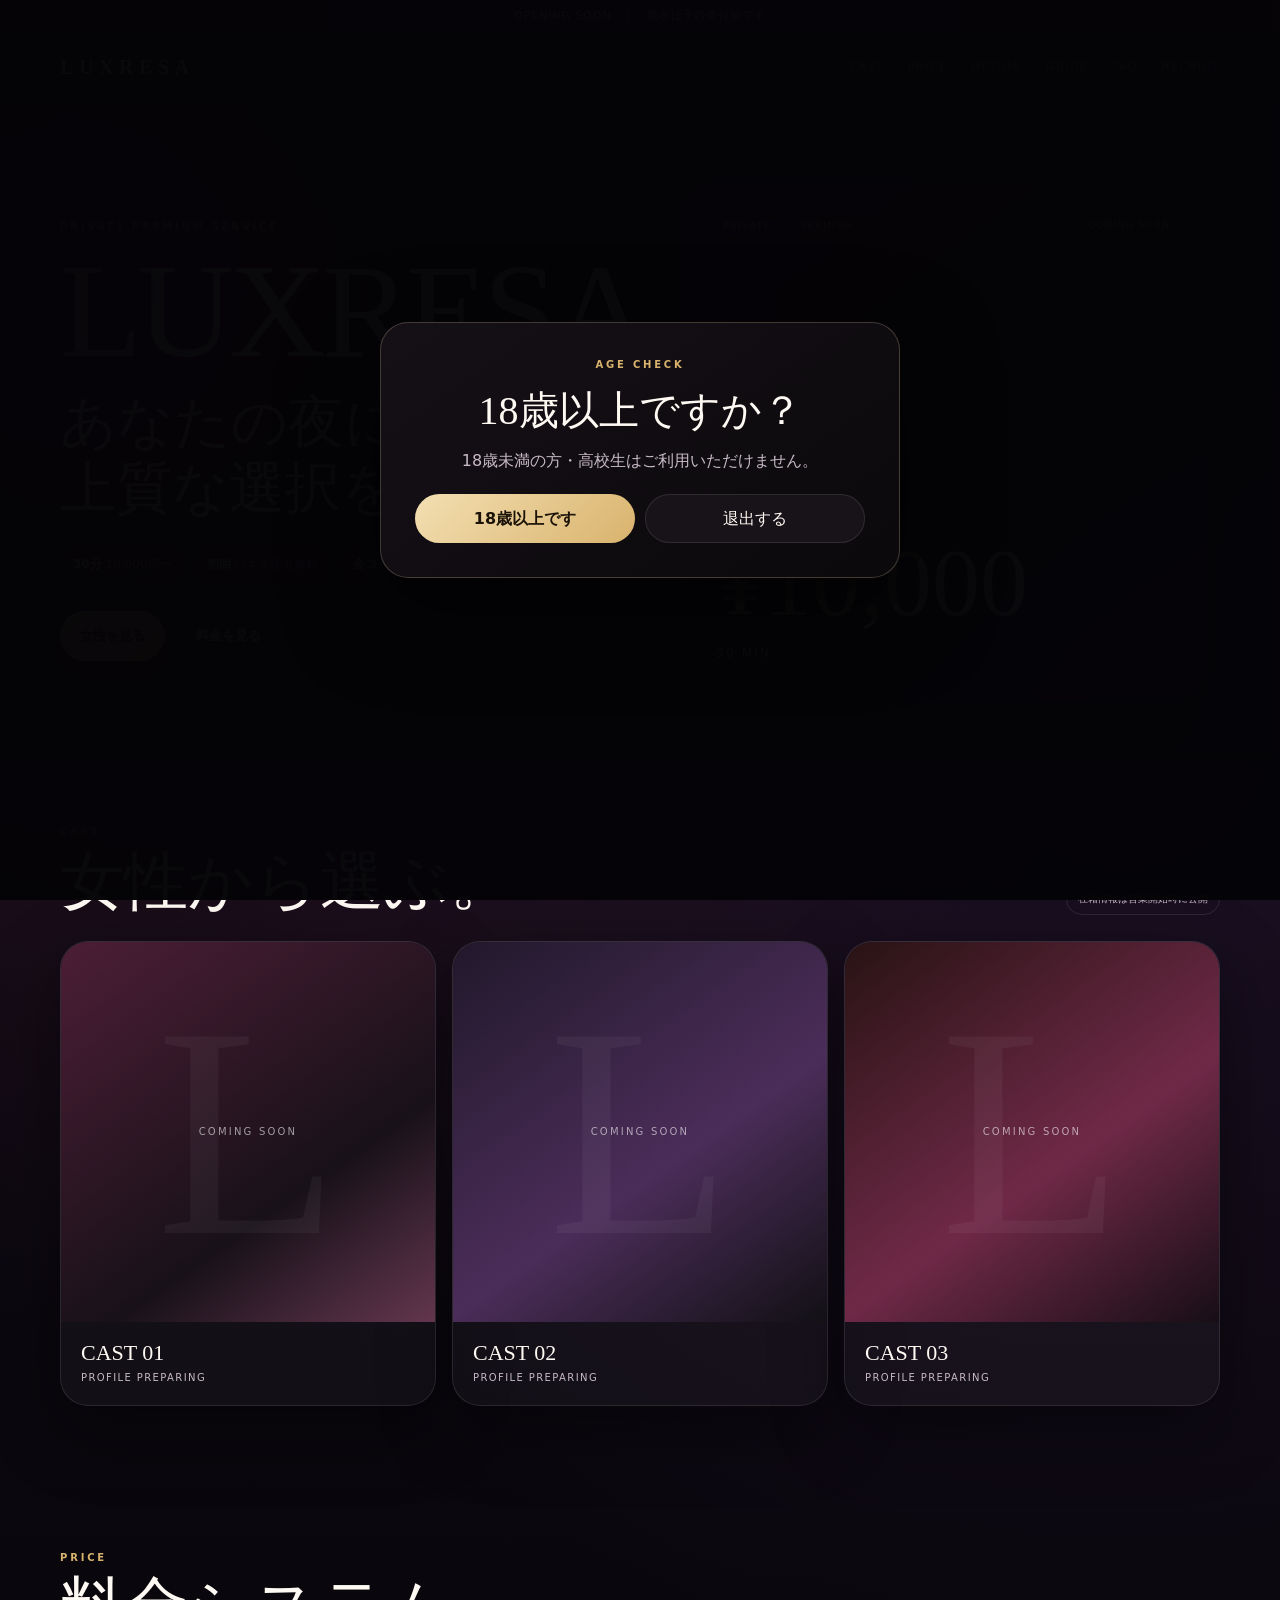
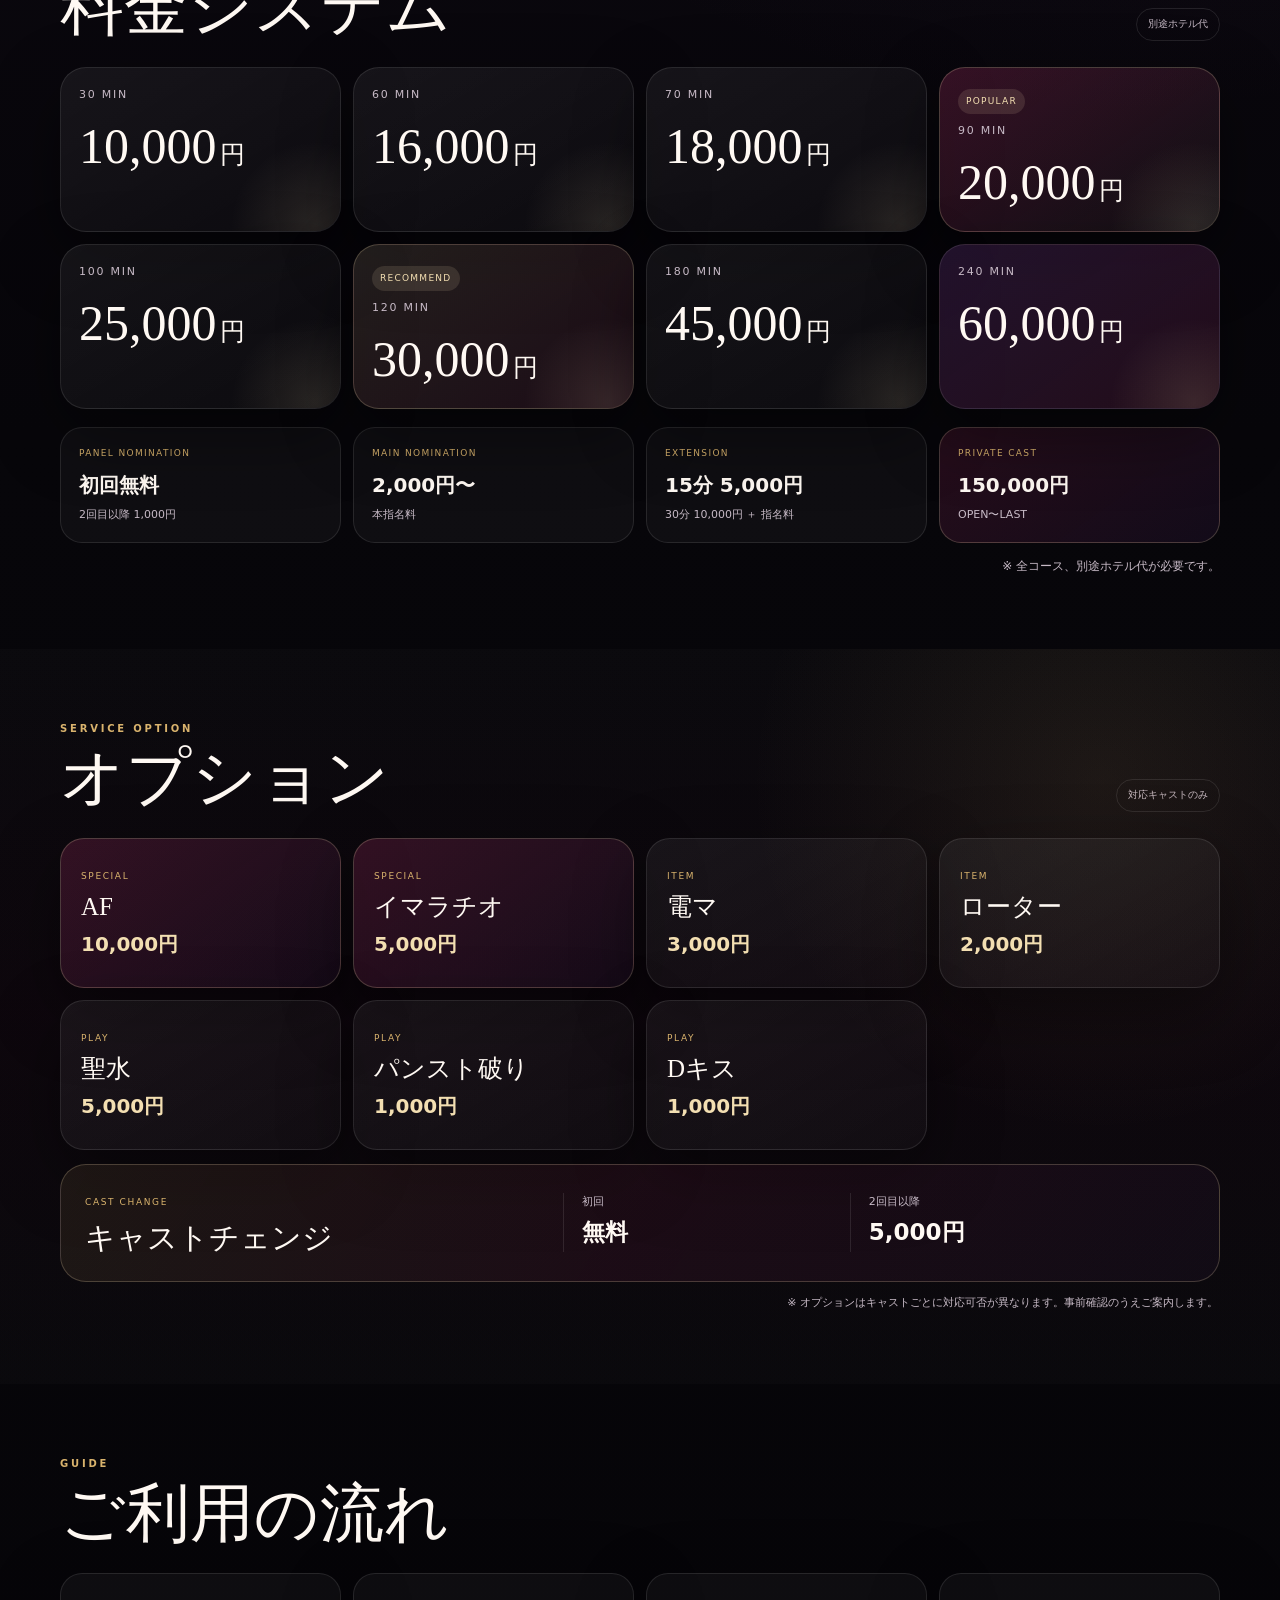
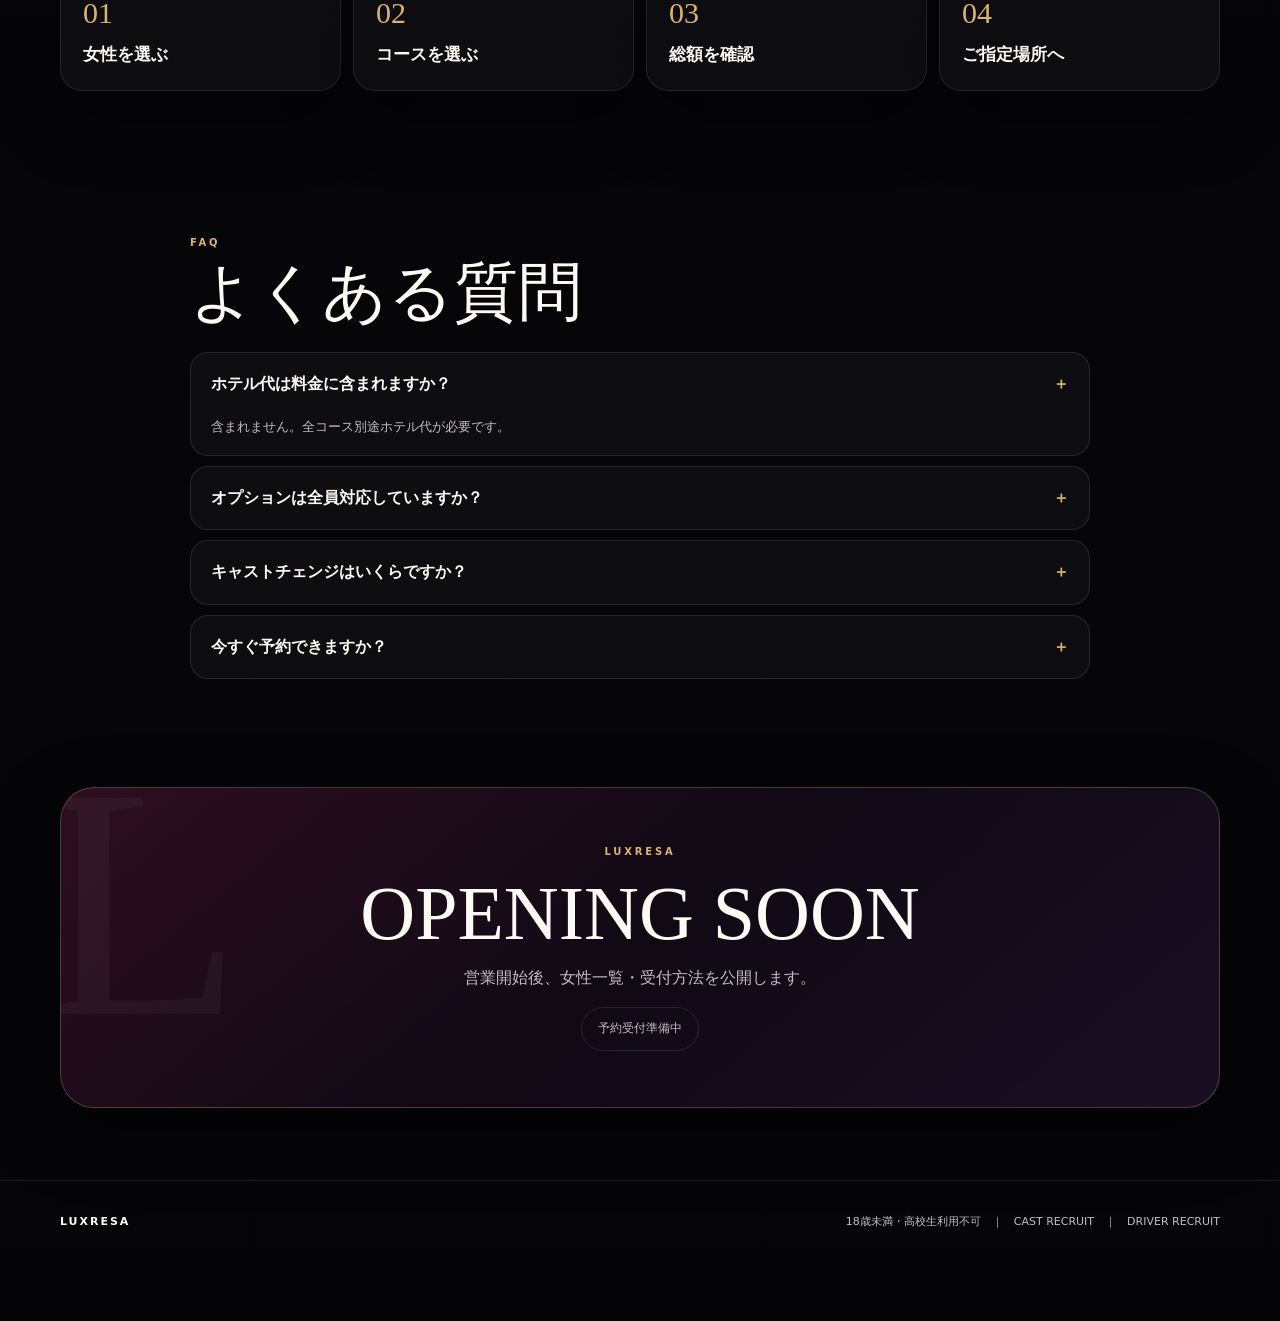
==== commit bfff0ab1: "Load service option styles" ====
--- a/index.html
+++ b/index.html
@@ -8,6 +8,7 @@
   <meta name="description" content="LUXRESA（リュクレサ）。30分10,000円から。上質なプライベート派遣サービス。現在は開業準備中です。">
   <title>LUXRESA｜Private Premium Service</title>
   <link rel="stylesheet" href="styles.css">
+  <link rel="stylesheet" href="options.css">
 </head>
 <body class="lock">
   <div class="age" id="age" role="dialog" aria-modal="true" aria-labelledby="ageTitle">
--- a/options.css
+++ b/options.css
@@ -0,0 +1 @@
+.serviceOptionsSection{position:relative;background:linear-gradient(180deg,rgba(255,255,255,.015),rgba(141,39,85,.055),rgba(255,255,255,.015))}.serviceOptionsSection:before{content:"";position:absolute;inset:0;background:radial-gradient(circle at 86% 18%,rgba(217,179,109,.09),transparent 28%);pointer-events:none}.serviceOptionGrid{position:relative;display:grid;grid-template-columns:repeat(4,1fr);gap:12px}.serviceOptionCard{min-height:150px;padding:20px;border-radius:24px;border:1px solid var(--white);background:linear-gradient(150deg,rgba(255,255,255,.055),rgba(255,255,255,.022));box-shadow:var(--shadow);display:flex;flex-direction:column;justify-content:center}.serviceOptionCard small{font-size:9px;letter-spacing:.18em;color:var(--gold)}.serviceOptionCard b{font:500 25px/1.15 Georgia,"Yu Mincho",serif;margin-top:9px}.serviceOptionCard strong{font:600 20px/1.2 system-ui,sans-serif;color:var(--gold2);margin-top:10px}.serviceOptionCard.premium{border-color:var(--line);background:linear-gradient(145deg,rgba(141,39,85,.30),rgba(74,39,94,.15))}.castChangeCard{position:relative;margin-top:14px;padding:22px 24px;border-radius:26px;border:1px solid var(--line);background:linear-gradient(120deg,rgba(217,179,109,.09),rgba(141,39,85,.13),rgba(74,39,94,.11));display:grid;grid-template-columns:1.2fr .7fr .9fr;gap:18px;align-items:center}.castChangeCard small{font-size:9px;letter-spacing:.18em;color:var(--gold)}.castChangeCard h3{font:500 30px Georgia,"Yu Mincho",serif;margin:5px 0 0}.castChangePrice{padding-left:18px;border-left:1px solid var(--white)}.castChangePrice span{display:block;font-size:11px;color:var(--muted)}.castChangePrice b{display:block;margin-top:3px;font-size:23px}.optionNotice{position:relative;margin:12px 2px 0;color:var(--muted);font-size:11px;text-align:right}@media(max-width:1040px){.serviceOptionGrid{grid-template-columns:repeat(2,1fr)}}@media(max-width:640px){.serviceOptionGrid{grid-template-columns:1fr}.castChangeCard{grid-template-columns:1fr}.castChangePrice{padding:12px 0 0;border-left:0;border-top:1px solid var(--white)}.optionNotice{text-align:left}}
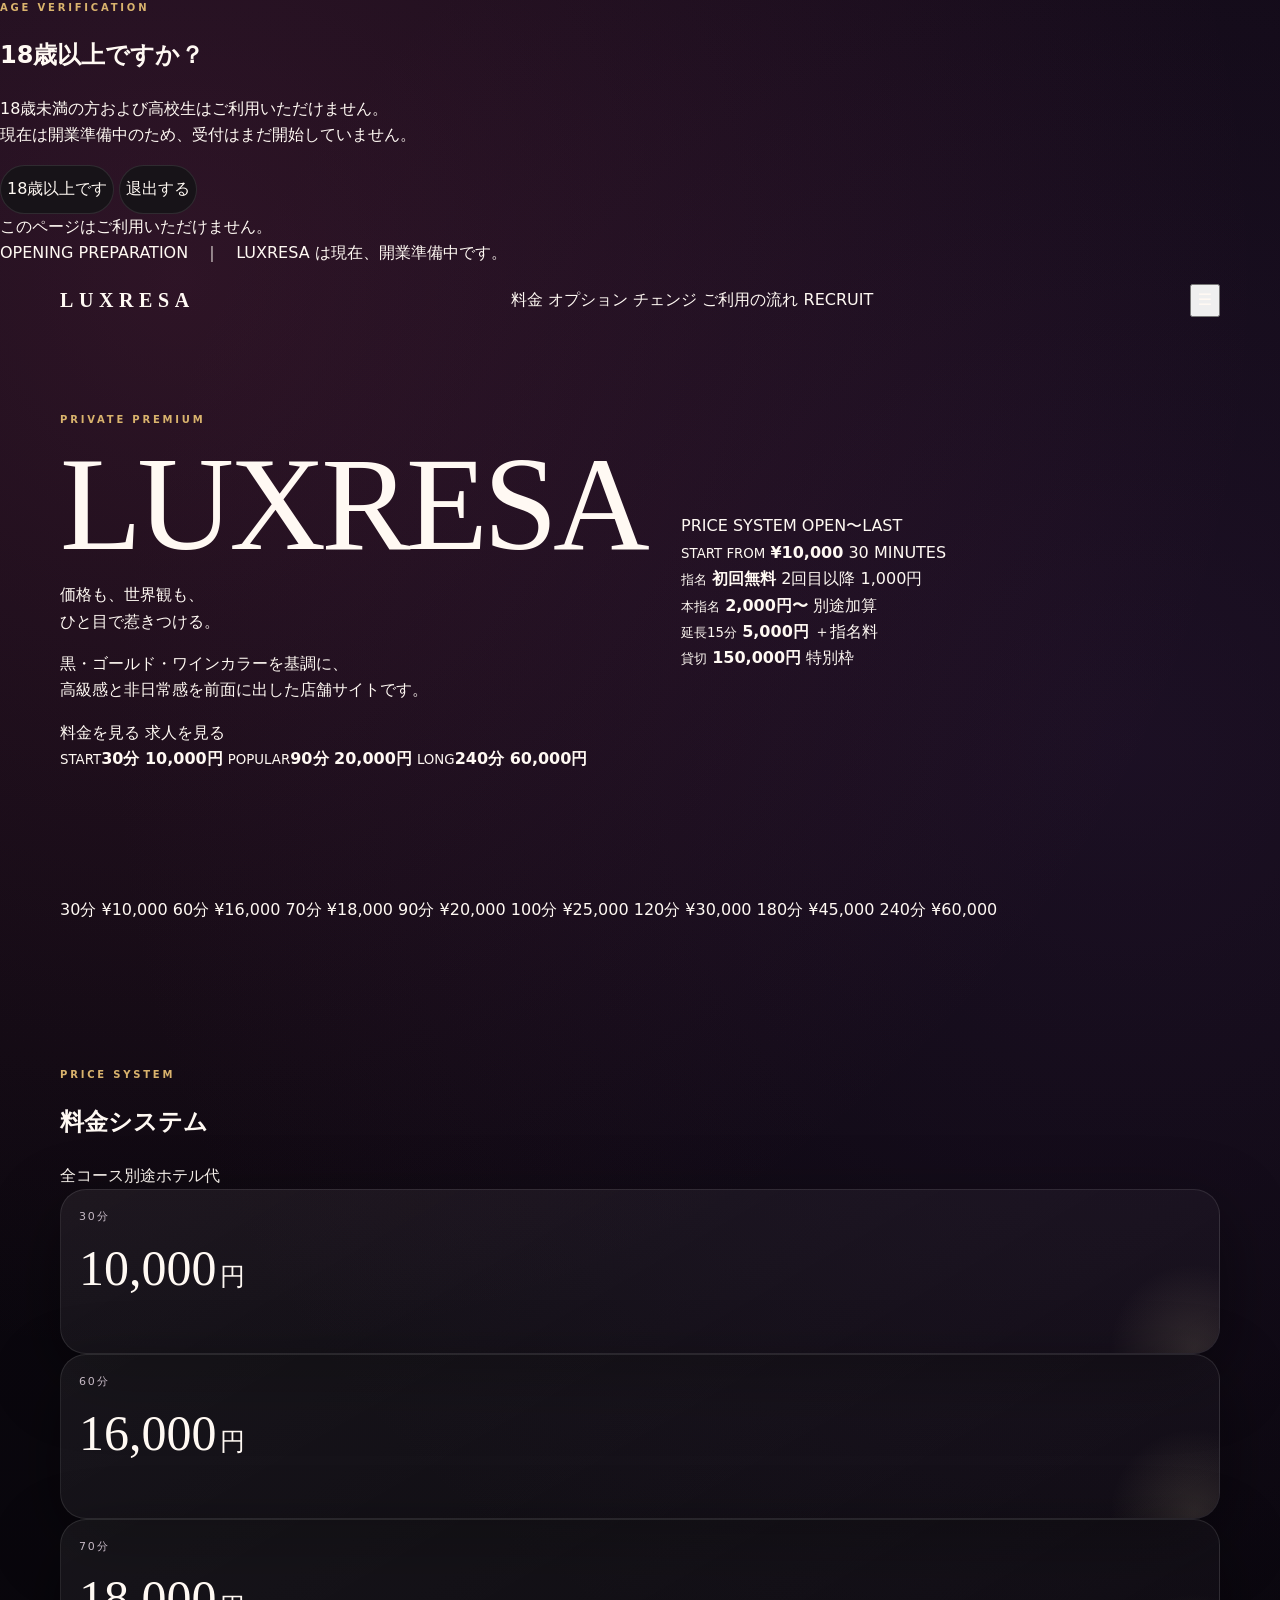
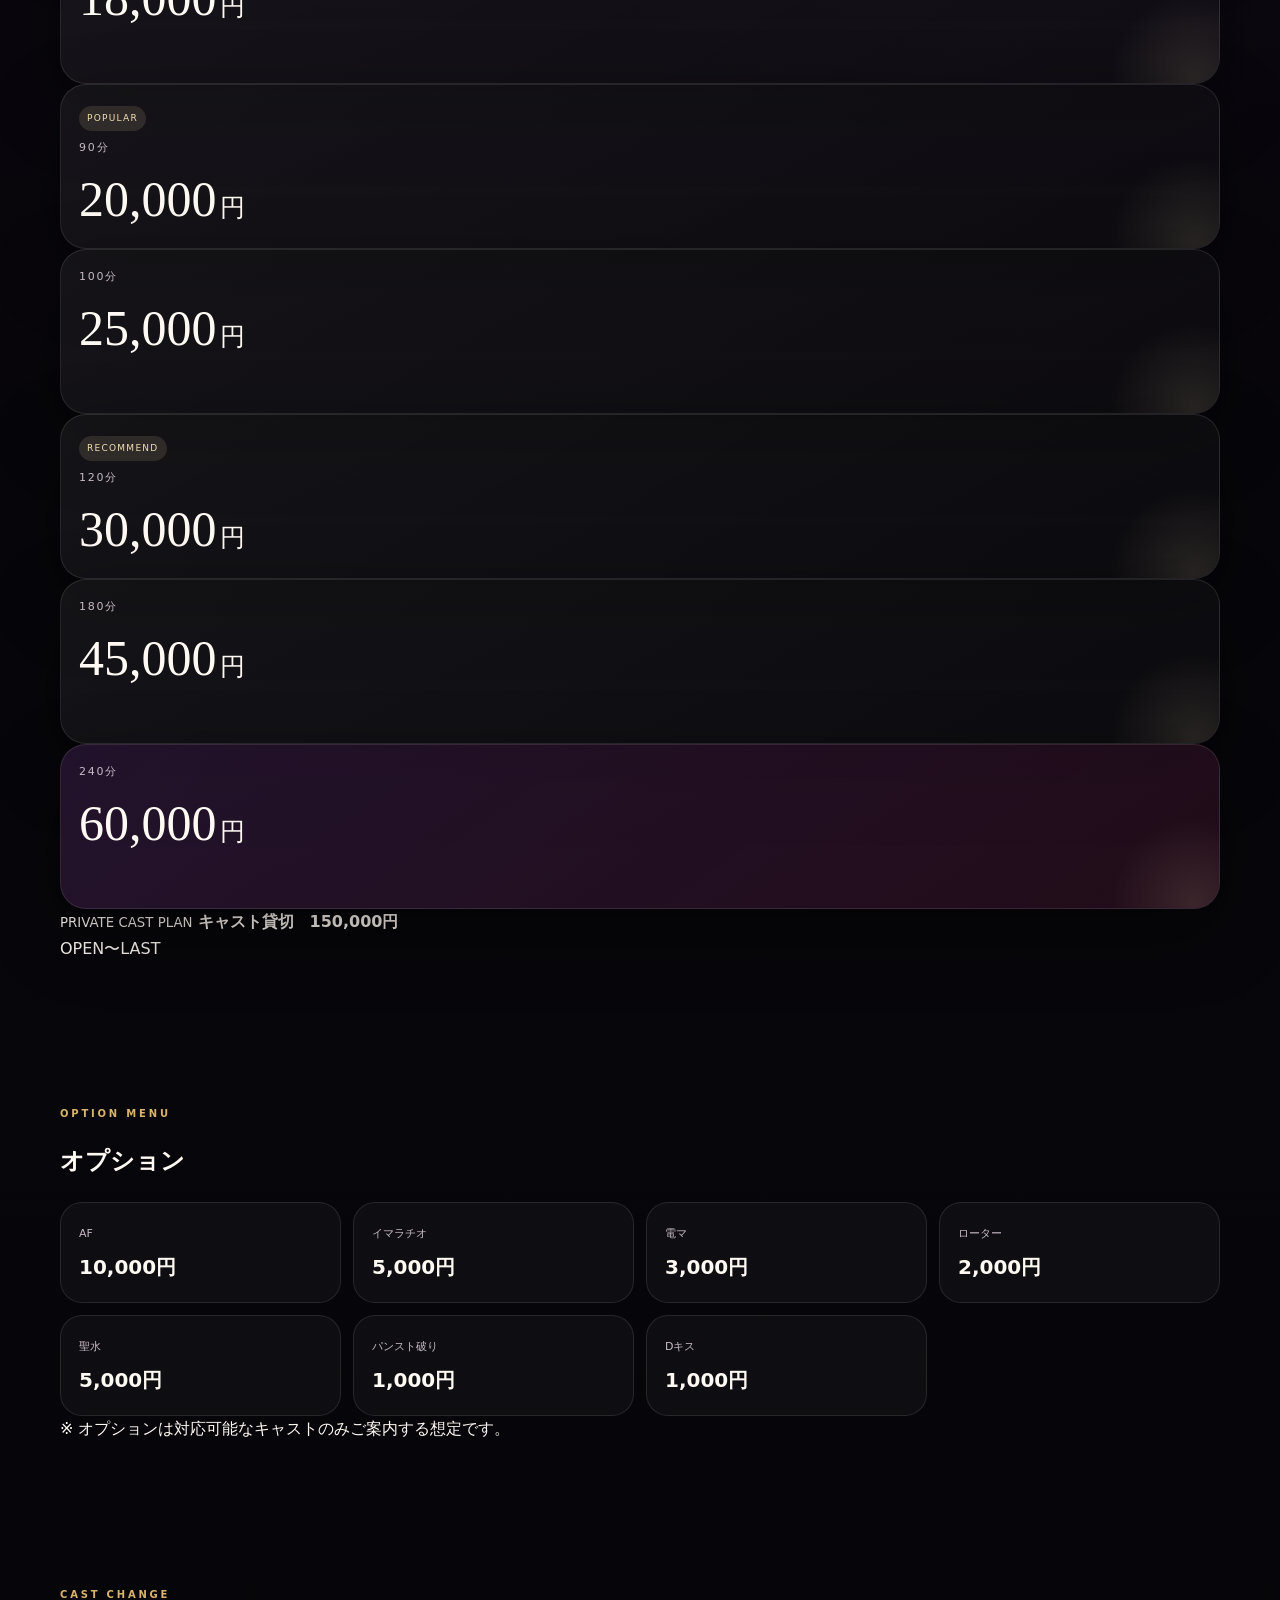
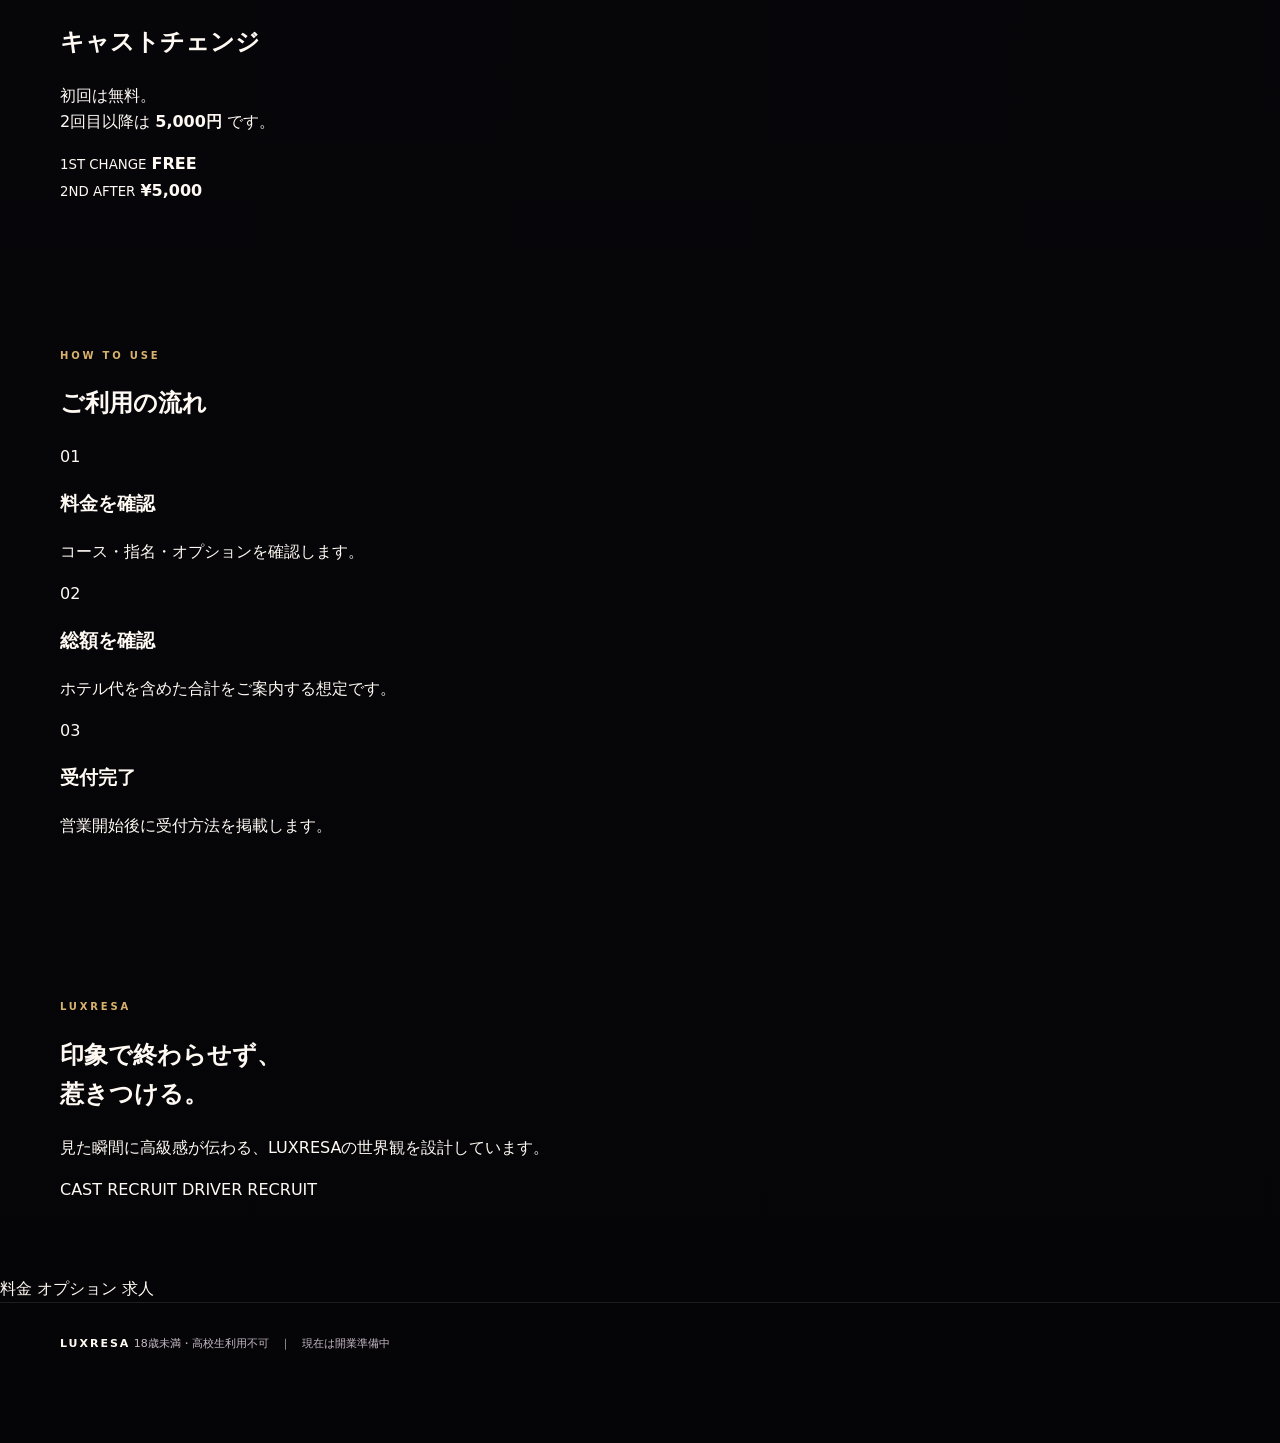
==== commit 04b78838: "Redesign customer site with premium visual system" ====
--- a/index.html
+++ b/index.html
@@ -4,206 +4,245 @@
   <meta charset="utf-8">
   <meta name="viewport" content="width=device-width,initial-scale=1">
   <meta name="robots" content="noindex,nofollow,noarchive,nosnippet">
-  <meta name="theme-color" content="#08070c">
-  <meta name="description" content="LUXRESA（リュクレサ）。30分10,000円から。上質なプライベート派遣サービス。現在は開業準備中です。">
-  <title>LUXRESA｜Private Premium Service</title>
+  <meta name="theme-color" content="#09060d">
+  <meta name="description" content="LUXRESA（リュクレサ）。上質な時間を、印象的なデザインで。現在は開業準備中です。">
+  <title>LUXRESA｜PRIVATE PREMIUM</title>
   <link rel="stylesheet" href="styles.css">
-  <link rel="stylesheet" href="options.css">
 </head>
 <body class="lock">
-  <div class="age" id="age" role="dialog" aria-modal="true" aria-labelledby="ageTitle">
-    <div class="ageBox">
-      <div class="eyebrow">AGE CHECK</div>
+  <div class="agegate" id="agegate" role="dialog" aria-modal="true" aria-labelledby="ageTitle">
+    <div class="agebox">
+      <div class="eyebrow">AGE VERIFICATION</div>
       <h2 id="ageTitle">18歳以上ですか？</h2>
-      <p>18歳未満の方・高校生はご利用いただけません。</p>
-      <div class="ageActions" id="ageActions">
-        <button class="btn primary" id="enter" type="button">18歳以上です</button>
-        <button class="btn" id="leave" type="button">退出する</button>
-      </div>
-      <div class="exit" id="exit">このページはご利用いただけません。</div>
+      <p>18歳未満の方および高校生はご利用いただけません。<br>現在は開業準備中のため、受付はまだ開始していません。</p>
+      <div class="ageactions" id="ageactions">
+        <button class="btn gold" id="enter" type="button">18歳以上です</button>
+        <button class="btn ghost" id="leave" type="button">退出する</button>
+      </div>
+      <div class="exitmsg" id="exitmsg">このページはご利用いただけません。</div>
     </div>
   </div>
 
-  <div class="prepbar">OPENING SOON　｜　現在は予約受付前です</div>
-
-  <header class="top">
+  <div class="topnotice">OPENING PREPARATION　｜　LUXRESA は現在、開業準備中です。</div>
+
+  <header class="sitehead">
     <div class="wrap nav">
       <a class="brand" href="#top">LUXRESA</a>
-      <nav class="links" id="nav">
-        <a href="#cast">CAST</a>
-        <a href="#price">PRICE</a>
-        <a href="#options">OPTION</a>
-        <a href="#guide">GUIDE</a>
-        <a href="#faq">FAQ</a>
+      <nav class="navlinks" id="navlinks">
+        <a href="#price">料金</a>
+        <a href="#option">オプション</a>
+        <a href="#change">チェンジ</a>
+        <a href="#flow">ご利用の流れ</a>
         <a href="recruit.html">RECRUIT</a>
       </nav>
-      <button class="menu" id="menu" type="button" aria-label="メニューを開く">☰</button>
+      <button class="hamburger" id="hamburger" type="button" aria-label="メニューを開く">☰</button>
     </div>
   </header>
 
   <main id="top">
     <section class="hero">
-      <div class="heroAura auraA"></div>
-      <div class="heroAura auraB"></div>
+      <div class="orb orb1"></div>
+      <div class="orb orb2"></div>
+      <div class="gridline"></div>
       <div class="wrap heroGrid">
-        <div class="heroCopy">
-          <div class="eyebrow">PRIVATE PREMIUM SERVICE</div>
+        <div class="heroCopy reveal">
+          <div class="eyebrow">PRIVATE PREMIUM</div>
           <h1>LUXRESA</h1>
-          <p class="catch">あなたの夜に、<br>上質な選択を。</p>
-          <div class="heroFacts">
-            <span><b>30分</b> 10,000円〜</span>
-            <span><b>初回</b> パネル指名無料</span>
-            <span><b>全コース</b> 別途ホテル代</span>
-          </div>
-          <div class="heroCtas">
-            <a class="btnLink primary" href="#cast">女性を見る</a>
-            <a class="btnLink" href="#price">料金を見る</a>
-          </div>
-        </div>
-
-        <div class="heroVisual" aria-label="LUXRESA ブランドビジュアル">
-          <div class="visualMark">L</div>
-          <div class="visualTop"><span>PRIVATE</span><span>PREMIUM</span></div>
-          <div class="visualBottom">
+          <p class="heroLead">価格も、世界観も、<br>ひと目で惹きつける。</p>
+          <p class="heroText">黒・ゴールド・ワインカラーを基調に、<br>高級感と非日常感を前面に出した店舗サイトです。</p>
+          <div class="heroBtns">
+            <a class="btnlink gold" href="#price">料金を見る</a>
+            <a class="btnlink ghost" href="recruit.html">求人を見る</a>
+          </div>
+          <div class="heroStats">
+            <span><small>START</small><b>30分 10,000円</b></span>
+            <span><small>POPULAR</small><b>90分 20,000円</b></span>
+            <span><small>LONG</small><b>240分 60,000円</b></span>
+          </div>
+        </div>
+        <div class="heroCard reveal">
+          <div class="heroCardTop">
+            <span class="capsule">PRICE SYSTEM</span>
+            <span class="capsule alt">OPEN〜LAST</span>
+          </div>
+          <div class="heroPriceBox">
             <small>START FROM</small>
             <strong>¥10,000</strong>
-            <span>30 MIN</span>
-          </div>
-          <div class="visualBadge">COMING SOON</div>
-        </div>
-      </div>
-    </section>
-
-    <section id="cast" class="castSection">
-      <div class="wrap">
-        <div class="sectionTop">
-          <div><div class="eyebrow">CAST</div><h2>女性から選ぶ。</h2></div>
-          <span class="sectionNote">在籍情報は営業開始時に公開</span>
-        </div>
-        <div class="castGrid">
-          <article class="castCard c1"><div class="castPhoto"><span>COMING SOON</span></div><div class="castMeta"><b>CAST 01</b><span>PROFILE PREPARING</span></div></article>
-          <article class="castCard c2"><div class="castPhoto"><span>COMING SOON</span></div><div class="castMeta"><b>CAST 02</b><span>PROFILE PREPARING</span></div></article>
-          <article class="castCard c3"><div class="castPhoto"><span>COMING SOON</span></div><div class="castMeta"><b>CAST 03</b><span>PROFILE PREPARING</span></div></article>
-        </div>
-      </div>
-    </section>
-
-    <section id="price" class="priceSection">
-      <div class="wrap">
-        <div class="sectionTop">
-          <div><div class="eyebrow">PRICE</div><h2>料金システム</h2></div>
-          <span class="sectionNote">別途ホテル代</span>
-        </div>
-
-        <div class="priceGrid">
-          <div class="priceCard"><small>30 MIN</small><strong>10,000<span>円</span></strong></div>
-          <div class="priceCard"><small>60 MIN</small><strong>16,000<span>円</span></strong></div>
-          <div class="priceCard"><small>70 MIN</small><strong>18,000<span>円</span></strong></div>
-          <div class="priceCard hot"><em>POPULAR</em><small>90 MIN</small><strong>20,000<span>円</span></strong></div>
-          <div class="priceCard"><small>100 MIN</small><strong>25,000<span>円</span></strong></div>
-          <div class="priceCard gold"><em>RECOMMEND</em><small>120 MIN</small><strong>30,000<span>円</span></strong></div>
-          <div class="priceCard"><small>180 MIN</small><strong>45,000<span>円</span></strong></div>
-          <div class="priceCard deep"><small>240 MIN</small><strong>60,000<span>円</span></strong></div>
-        </div>
-
+            <span>30 MINUTES</span>
+          </div>
+          <div class="glowline"></div>
+          <div class="heroMiniGrid">
+            <article>
+              <small>指名</small>
+              <b>初回無料</b>
+              <span>2回目以降 1,000円</span>
+            </article>
+            <article>
+              <small>本指名</small>
+              <b>2,000円〜</b>
+              <span>別途加算</span>
+            </article>
+            <article>
+              <small>延長15分</small>
+              <b>5,000円</b>
+              <span>＋指名料</span>
+            </article>
+            <article>
+              <small>貸切</small>
+              <b>150,000円</b>
+              <span>特別枠</span>
+            </article>
+          </div>
+        </div>
+      </div>
+    </section>
+
+    <section class="strip">
+      <div class="wrap stripTrack">
+        <span>30分 ¥10,000</span>
+        <span>60分 ¥16,000</span>
+        <span>70分 ¥18,000</span>
+        <span>90分 ¥20,000</span>
+        <span>100分 ¥25,000</span>
+        <span>120分 ¥30,000</span>
+        <span>180分 ¥45,000</span>
+        <span>240分 ¥60,000</span>
+      </div>
+    </section>
+
+    <section class="section" id="price">
+      <div class="wrap">
+        <div class="sectionHead reveal">
+          <div>
+            <div class="eyebrow">PRICE SYSTEM</div>
+            <h2>料金システム</h2>
+          </div>
+          <div class="notechip">全コース別途ホテル代</div>
+        </div>
+        <div class="priceWall">
+          <article class="priceCard reveal"><small>30分</small><strong>10,000<span>円</span></strong></article>
+          <article class="priceCard reveal"><small>60分</small><strong>16,000<span>円</span></strong></article>
+          <article class="priceCard reveal"><small>70分</small><strong>18,000<span>円</span></strong></article>
+          <article class="priceCard featured reveal"><em>POPULAR</em><small>90分</small><strong>20,000<span>円</span></strong></article>
+          <article class="priceCard reveal"><small>100分</small><strong>25,000<span>円</span></strong></article>
+          <article class="priceCard premium reveal"><em>RECOMMEND</em><small>120分</small><strong>30,000<span>円</span></strong></article>
+          <article class="priceCard reveal"><small>180分</small><strong>45,000<span>円</span></strong></article>
+          <article class="priceCard deep reveal"><small>240分</small><strong>60,000<span>円</span></strong></article>
+        </div>
+        <div class="specialBanner reveal">
+          <div>
+            <small>PRIVATE CAST PLAN</small>
+            <b>キャスト貸切　150,000円</b>
+          </div>
+          <span>OPEN〜LAST</span>
+        </div>
+      </div>
+    </section>
+
+    <section class="section alt" id="option">
+      <div class="wrap">
+        <div class="sectionHead reveal">
+          <div>
+            <div class="eyebrow">OPTION MENU</div>
+            <h2>オプション</h2>
+          </div>
+        </div>
         <div class="optionGrid">
-          <div class="optionCard"><small>PANEL NOMINATION</small><b>初回無料</b><span>2回目以降 1,000円</span></div>
-          <div class="optionCard"><small>MAIN NOMINATION</small><b>2,000円〜</b><span>本指名料</span></div>
-          <div class="optionCard"><small>EXTENSION</small><b>15分 5,000円</b><span>30分 10,000円 ＋ 指名料</span></div>
-          <div class="optionCard special"><small>PRIVATE CAST</small><b>150,000円</b><span>OPEN〜LAST</span></div>
-        </div>
-
-        <p class="hotelNote">※ 全コース、別途ホテル代が必要です。</p>
-      </div>
-    </section>
-
-    <section id="options" class="serviceOptionsSection">
-      <div class="wrap">
-        <div class="sectionTop">
-          <div><div class="eyebrow">SERVICE OPTION</div><h2>オプション</h2></div>
-          <span class="sectionNote">対応キャストのみ</span>
-        </div>
-
-        <div class="serviceOptionGrid">
-          <div class="serviceOptionCard premium"><small>SPECIAL</small><b>AF</b><strong>10,000円</strong></div>
-          <div class="serviceOptionCard premium"><small>SPECIAL</small><b>イマラチオ</b><strong>5,000円</strong></div>
-          <div class="serviceOptionCard"><small>ITEM</small><b>電マ</b><strong>3,000円</strong></div>
-          <div class="serviceOptionCard"><small>ITEM</small><b>ローター</b><strong>2,000円</strong></div>
-          <div class="serviceOptionCard"><small>PLAY</small><b>聖水</b><strong>5,000円</strong></div>
-          <div class="serviceOptionCard"><small>PLAY</small><b>パンスト破り</b><strong>1,000円</strong></div>
-          <div class="serviceOptionCard"><small>PLAY</small><b>Dキス</b><strong>1,000円</strong></div>
-        </div>
-
-        <div class="castChangeCard">
-          <div><small>CAST CHANGE</small><h3>キャストチェンジ</h3></div>
-          <div class="castChangePrice"><span>初回</span><b>無料</b></div>
-          <div class="castChangePrice"><span>2回目以降</span><b>5,000円</b></div>
-        </div>
-
-        <p class="optionNotice">※ オプションはキャストごとに対応可否が異なります。事前確認のうえご案内します。</p>
-      </div>
-    </section>
-
-    <section id="guide" class="guideSection">
-      <div class="wrap">
-        <div class="sectionTop"><div><div class="eyebrow">GUIDE</div><h2>ご利用の流れ</h2></div></div>
-        <div class="steps">
-          <div class="step"><span>01</span><b>女性を選ぶ</b></div>
-          <div class="step"><span>02</span><b>コースを選ぶ</b></div>
-          <div class="step"><span>03</span><b>総額を確認</b></div>
-          <div class="step"><span>04</span><b>ご指定場所へ</b></div>
-        </div>
-      </div>
-    </section>
-
-    <section id="faq" class="faqSection">
-      <div class="wrap narrow">
-        <div class="sectionTop"><div><div class="eyebrow">FAQ</div><h2>よくある質問</h2></div></div>
-        <div class="faqList">
-          <div class="faq open"><button type="button">ホテル代は料金に含まれますか？<span>＋</span></button><p>含まれません。全コース別途ホテル代が必要です。</p></div>
-          <div class="faq"><button type="button">オプションは全員対応していますか？<span>＋</span></button><p>キャストごとに対応可否が異なります。受付時に確認してご案内します。</p></div>
-          <div class="faq"><button type="button">キャストチェンジはいくらですか？<span>＋</span></button><p>初回は無料、2回目以降は5,000円です。</p></div>
-          <div class="faq"><button type="button">今すぐ予約できますか？<span>＋</span></button><p>現在は開業準備中のため、予約受付前です。</p></div>
-        </div>
-      </div>
-    </section>
-
-    <section class="closing">
-      <div class="wrap closingCard">
-        <div class="eyebrow">LUXRESA</div>
-        <h2>OPENING SOON</h2>
-        <p>営業開始後、女性一覧・受付方法を公開します。</p>
-        <span class="disabled">予約受付準備中</span>
+          <article class="optionCard reveal"><span>AF</span><b>10,000円</b></article>
+          <article class="optionCard reveal"><span>イマラチオ</span><b>5,000円</b></article>
+          <article class="optionCard reveal"><span>電マ</span><b>3,000円</b></article>
+          <article class="optionCard reveal"><span>ローター</span><b>2,000円</b></article>
+          <article class="optionCard reveal"><span>聖水</span><b>5,000円</b></article>
+          <article class="optionCard reveal"><span>パンスト破り</span><b>1,000円</b></article>
+          <article class="optionCard reveal"><span>Dキス</span><b>1,000円</b></article>
+        </div>
+        <div class="subnote reveal">※ オプションは対応可能なキャストのみご案内する想定です。</div>
+      </div>
+    </section>
+
+    <section class="section" id="change">
+      <div class="wrap changeWrap reveal">
+        <div class="changeText">
+          <div class="eyebrow">CAST CHANGE</div>
+          <h2>キャストチェンジ</h2>
+          <p>初回は無料。<br>2回目以降は <b>5,000円</b> です。</p>
+        </div>
+        <div class="changePanel">
+          <div class="changeBox main">
+            <small>1ST CHANGE</small>
+            <strong>FREE</strong>
+          </div>
+          <div class="changeBox">
+            <small>2ND AFTER</small>
+            <strong>¥5,000</strong>
+          </div>
+        </div>
+      </div>
+    </section>
+
+    <section class="section alt" id="flow">
+      <div class="wrap">
+        <div class="sectionHead reveal">
+          <div>
+            <div class="eyebrow">HOW TO USE</div>
+            <h2>ご利用の流れ</h2>
+          </div>
+        </div>
+        <div class="flowGrid">
+          <article class="flowCard reveal"><span>01</span><h3>料金を確認</h3><p>コース・指名・オプションを確認します。</p></article>
+          <article class="flowCard reveal"><span>02</span><h3>総額を確認</h3><p>ホテル代を含めた合計をご案内する想定です。</p></article>
+          <article class="flowCard reveal"><span>03</span><h3>受付完了</h3><p>営業開始後に受付方法を掲載します。</p></article>
+        </div>
+      </div>
+    </section>
+
+    <section class="section ctaSection">
+      <div class="wrap">
+        <div class="ctaCard reveal">
+          <div class="eyebrow">LUXRESA</div>
+          <h2>印象で終わらせず、<br>惹きつける。</h2>
+          <p>見た瞬間に高級感が伝わる、LUXRESAの世界観を設計しています。</p>
+          <div class="heroBtns center">
+            <a class="btnlink gold" href="recruit.html">CAST RECRUIT</a>
+            <a class="btnlink ghost" href="driver.html">DRIVER RECRUIT</a>
+          </div>
+        </div>
       </div>
     </section>
   </main>
 
-  <div class="mobileBar">
-    <a href="#cast">女性</a>
+  <div class="mobiledock">
     <a href="#price">料金</a>
-    <span>予約準備中</span>
+    <a href="#option">オプション</a>
+    <a href="recruit.html">求人</a>
   </div>
 
-  <footer>
-    <div class="wrap footerWrap">
+  <footer class="sitefoot">
+    <div class="wrap footwrap">
       <b>LUXRESA</b>
-      <span>18歳未満・高校生利用不可　｜　<a href="recruit.html">CAST RECRUIT</a>　｜　<a href="driver.html">DRIVER RECRUIT</a></span>
+      <span>18歳未満・高校生利用不可　｜　現在は開業準備中</span>
     </div>
   </footer>
 
 <script>
-const age=document.getElementById('age');
+const agegate=document.getElementById('agegate');
 const enter=document.getElementById('enter');
 const leave=document.getElementById('leave');
-const exitBox=document.getElementById('exit');
-const actions=document.getElementById('ageActions');
-enter.addEventListener('click',()=>{age.hidden=true;document.body.classList.remove('lock')});
-leave.addEventListener('click',()=>{actions.classList.add('hide');exitBox.classList.add('show')});
-const menu=document.getElementById('menu');
-const nav=document.getElementById('nav');
-menu.addEventListener('click',()=>nav.classList.toggle('open'));
-nav.querySelectorAll('a').forEach(a=>a.addEventListener('click',()=>nav.classList.remove('open')));
-document.querySelectorAll('.faq button').forEach(btn=>btn.addEventListener('click',()=>btn.parentElement.classList.toggle('open')));
+const ageactions=document.getElementById('ageactions');
+const exitmsg=document.getElementById('exitmsg');
+enter.addEventListener('click',()=>{agegate.hidden=true;document.body.classList.remove('lock')});
+leave.addEventListener('click',()=>{ageactions.classList.add('hide');exitmsg.classList.add('show')});
+
+const hamburger=document.getElementById('hamburger');
+const navlinks=document.getElementById('navlinks');
+hamburger.addEventListener('click',()=>navlinks.classList.toggle('open'));
+
+const observer=new IntersectionObserver((entries)=>{
+  entries.forEach(entry=>{
+    if(entry.isIntersecting){entry.target.classList.add('visible');}
+  });
+},{threshold:.15});
+document.querySelectorAll('.reveal').forEach(el=>observer.observe(el));
 </script>
 </body>
 </html>
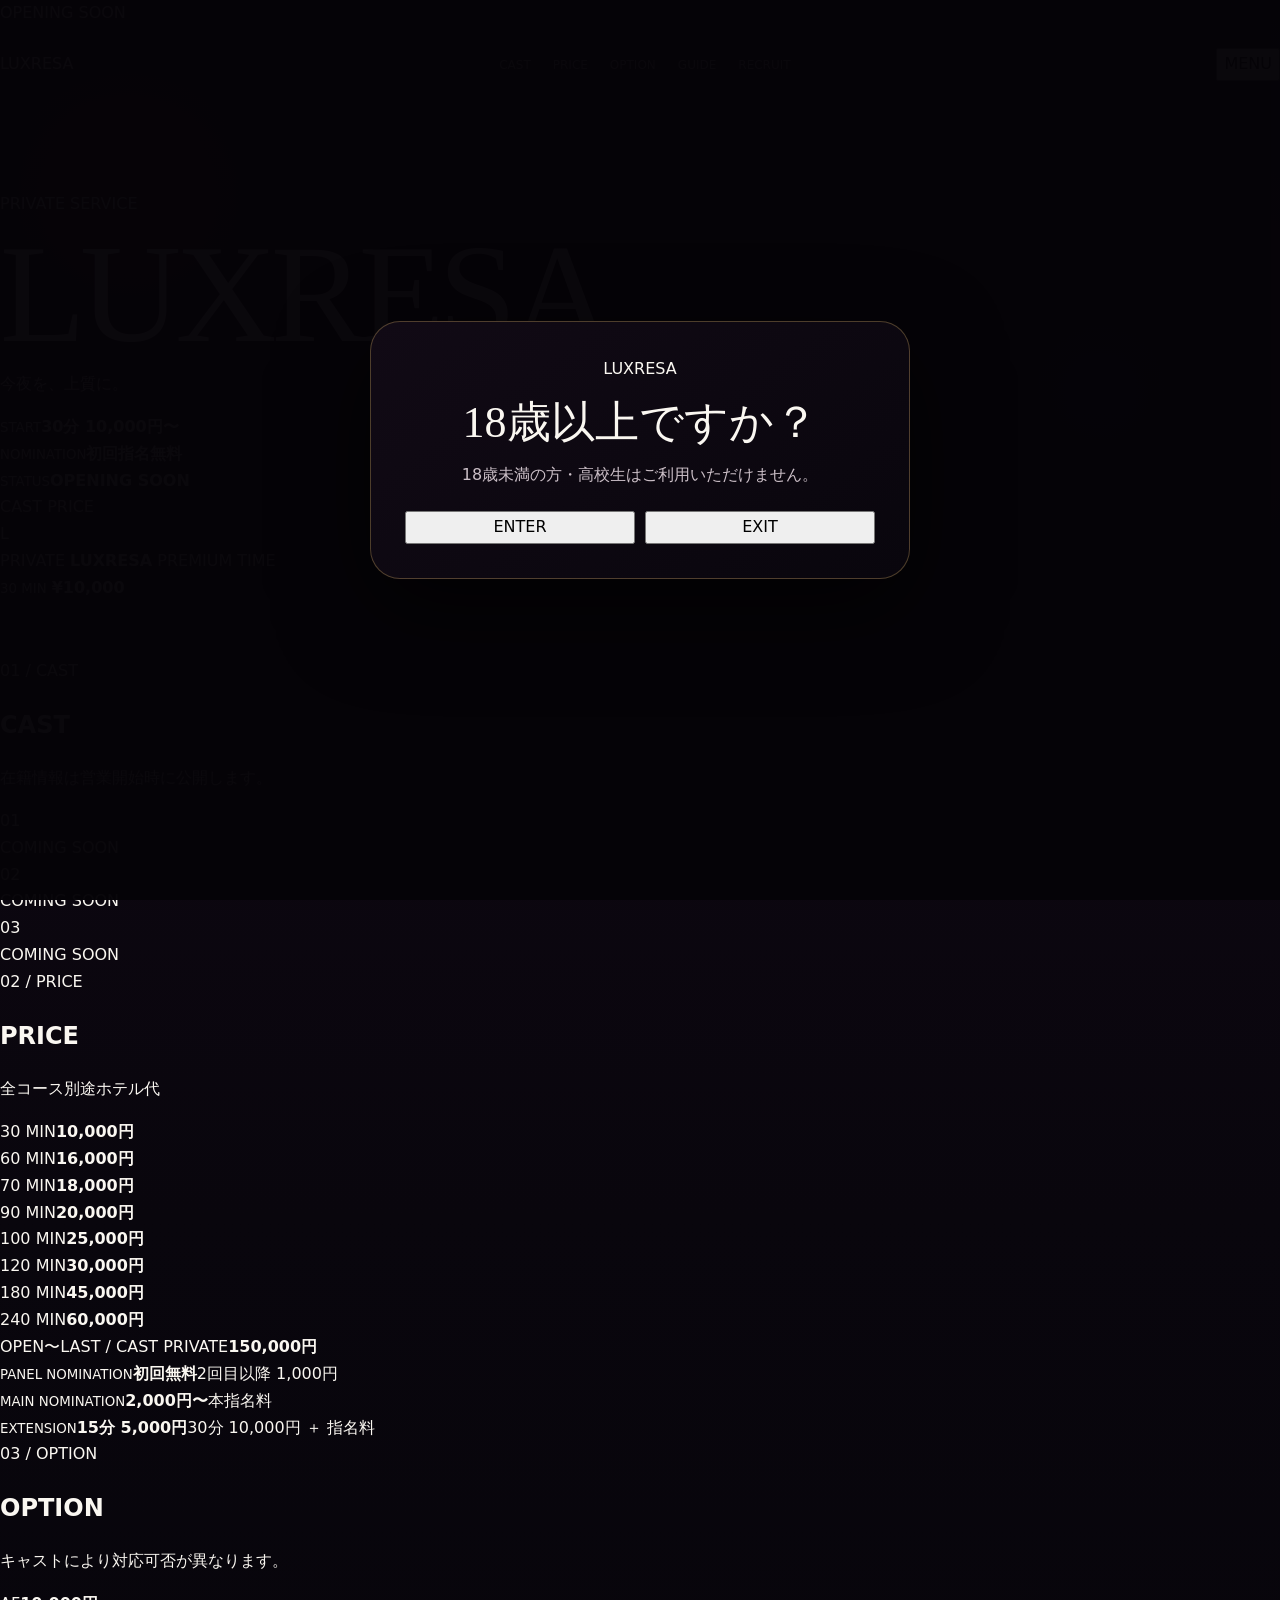
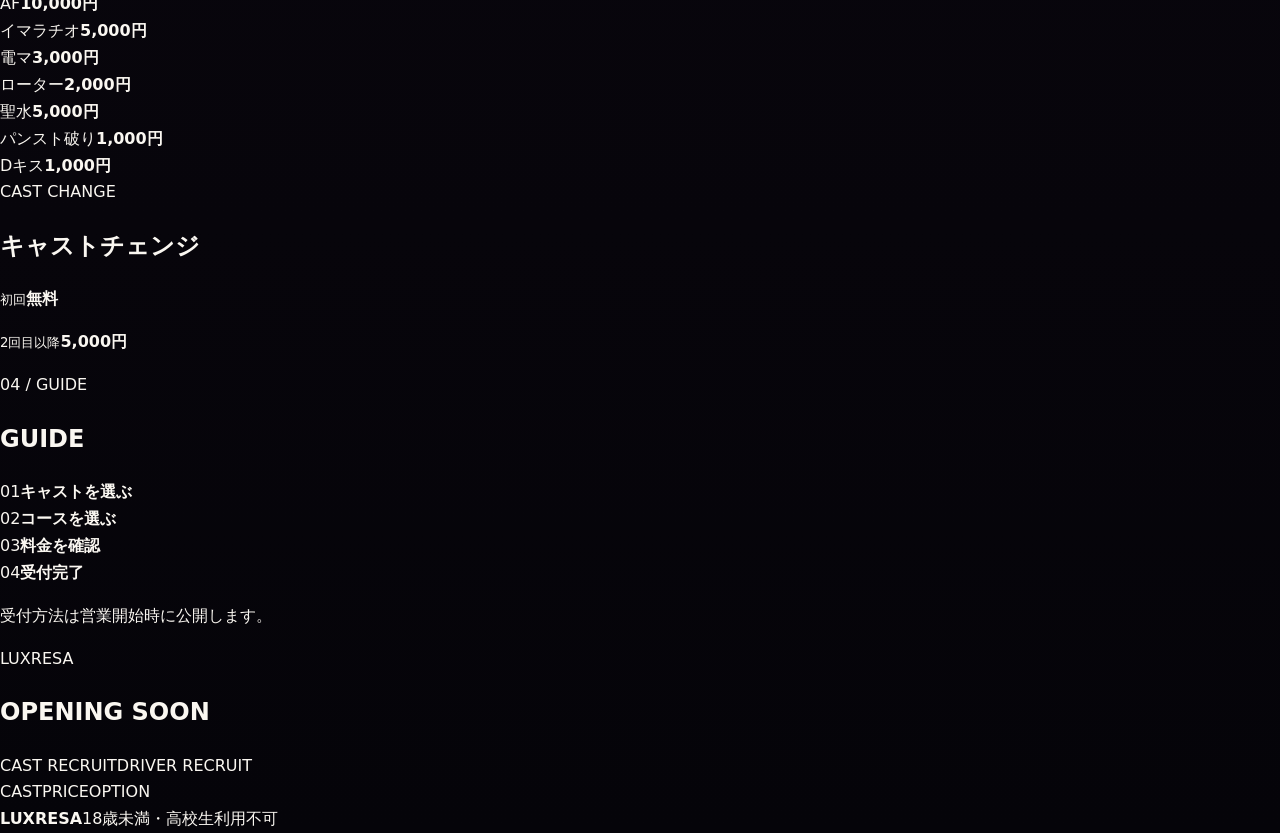
==== commit 29abfb0f: "Redesign customer site with luxury editorial layout and customer-only copy" ====
--- a/index.html
+++ b/index.html
@@ -4,224 +4,177 @@
   <meta charset="utf-8">
   <meta name="viewport" content="width=device-width,initial-scale=1">
   <meta name="robots" content="noindex,nofollow,noarchive,nosnippet">
-  <meta name="theme-color" content="#09060d">
-  <meta name="description" content="LUXRESA（リュクレサ）。上質な時間を、印象的なデザインで。現在は開業準備中です。">
-  <title>LUXRESA｜PRIVATE PREMIUM</title>
+  <meta name="theme-color" content="#070707">
+  <meta name="description" content="LUXRESA（リュクレサ）。30分10,000円から。料金・オプション・ご利用案内。現在は開業準備中です。">
+  <title>LUXRESA｜PRIVATE SERVICE</title>
   <link rel="stylesheet" href="styles.css">
 </head>
 <body class="lock">
   <div class="agegate" id="agegate" role="dialog" aria-modal="true" aria-labelledby="ageTitle">
     <div class="agebox">
-      <div class="eyebrow">AGE VERIFICATION</div>
+      <div class="agebrand">LUXRESA</div>
       <h2 id="ageTitle">18歳以上ですか？</h2>
-      <p>18歳未満の方および高校生はご利用いただけません。<br>現在は開業準備中のため、受付はまだ開始していません。</p>
+      <p>18歳未満の方・高校生はご利用いただけません。</p>
       <div class="ageactions" id="ageactions">
-        <button class="btn gold" id="enter" type="button">18歳以上です</button>
-        <button class="btn ghost" id="leave" type="button">退出する</button>
+        <button class="agebtn enter" id="enter" type="button">ENTER</button>
+        <button class="agebtn leave" id="leave" type="button">EXIT</button>
       </div>
       <div class="exitmsg" id="exitmsg">このページはご利用いただけません。</div>
     </div>
   </div>
 
-  <div class="topnotice">OPENING PREPARATION　｜　LUXRESA は現在、開業準備中です。</div>
+  <div class="opening">OPENING SOON</div>
 
-  <header class="sitehead">
-    <div class="wrap nav">
-      <a class="brand" href="#top">LUXRESA</a>
+  <header class="header">
+    <div class="shell nav">
+      <a class="logo" href="#top">LUXRESA</a>
       <nav class="navlinks" id="navlinks">
-        <a href="#price">料金</a>
-        <a href="#option">オプション</a>
-        <a href="#change">チェンジ</a>
-        <a href="#flow">ご利用の流れ</a>
+        <a href="#cast">CAST</a>
+        <a href="#price">PRICE</a>
+        <a href="#option">OPTION</a>
+        <a href="#guide">GUIDE</a>
         <a href="recruit.html">RECRUIT</a>
       </nav>
-      <button class="hamburger" id="hamburger" type="button" aria-label="メニューを開く">☰</button>
+      <button class="menu" id="menu" type="button" aria-label="メニューを開く">MENU</button>
     </div>
   </header>
 
   <main id="top">
     <section class="hero">
-      <div class="orb orb1"></div>
-      <div class="orb orb2"></div>
-      <div class="gridline"></div>
-      <div class="wrap heroGrid">
-        <div class="heroCopy reveal">
-          <div class="eyebrow">PRIVATE PREMIUM</div>
+      <div class="heroGlow glowA"></div>
+      <div class="heroGlow glowB"></div>
+      <div class="shell heroInner">
+        <div class="heroCopy">
+          <span class="kicker">PRIVATE SERVICE</span>
           <h1>LUXRESA</h1>
-          <p class="heroLead">価格も、世界観も、<br>ひと目で惹きつける。</p>
-          <p class="heroText">黒・ゴールド・ワインカラーを基調に、<br>高級感と非日常感を前面に出した店舗サイトです。</p>
-          <div class="heroBtns">
-            <a class="btnlink gold" href="#price">料金を見る</a>
-            <a class="btnlink ghost" href="recruit.html">求人を見る</a>
+          <p class="catch">今夜を、上質に。</p>
+          <div class="heroLine"></div>
+          <div class="heroFacts">
+            <div><small>START</small><b>30分 10,000円〜</b></div>
+            <div><small>NOMINATION</small><b>初回指名無料</b></div>
+            <div><small>STATUS</small><b>OPENING SOON</b></div>
           </div>
-          <div class="heroStats">
-            <span><small>START</small><b>30分 10,000円</b></span>
-            <span><small>POPULAR</small><b>90分 20,000円</b></span>
-            <span><small>LONG</small><b>240分 60,000円</b></span>
+          <div class="heroActions">
+            <a class="primaryAction" href="#cast">CAST</a>
+            <a class="secondaryAction" href="#price">PRICE</a>
           </div>
         </div>
-        <div class="heroCard reveal">
-          <div class="heroCardTop">
-            <span class="capsule">PRICE SYSTEM</span>
-            <span class="capsule alt">OPEN〜LAST</span>
+
+        <div class="heroStage" aria-hidden="true">
+          <div class="stageMonogram">L</div>
+          <div class="stageFrame"></div>
+          <div class="stageCopy">
+            <span>PRIVATE</span>
+            <strong>LUXRESA</strong>
+            <span>PREMIUM TIME</span>
           </div>
-          <div class="heroPriceBox">
-            <small>START FROM</small>
-            <strong>¥10,000</strong>
-            <span>30 MINUTES</span>
-          </div>
-          <div class="glowline"></div>
-          <div class="heroMiniGrid">
-            <article>
-              <small>指名</small>
-              <b>初回無料</b>
-              <span>2回目以降 1,000円</span>
-            </article>
-            <article>
-              <small>本指名</small>
-              <b>2,000円〜</b>
-              <span>別途加算</span>
-            </article>
-            <article>
-              <small>延長15分</small>
-              <b>5,000円</b>
-              <span>＋指名料</span>
-            </article>
-            <article>
-              <small>貸切</small>
-              <b>150,000円</b>
-              <span>特別枠</span>
-            </article>
+          <div class="stagePrice">
+            <small>30 MIN</small>
+            <b>¥10,000</b>
           </div>
         </div>
       </div>
     </section>
 
-    <section class="strip">
-      <div class="wrap stripTrack">
-        <span>30分 ¥10,000</span>
-        <span>60分 ¥16,000</span>
-        <span>70分 ¥18,000</span>
-        <span>90分 ¥20,000</span>
-        <span>100分 ¥25,000</span>
-        <span>120分 ¥30,000</span>
-        <span>180分 ¥45,000</span>
-        <span>240分 ¥60,000</span>
-      </div>
-    </section>
-
-    <section class="section" id="price">
-      <div class="wrap">
-        <div class="sectionHead reveal">
-          <div>
-            <div class="eyebrow">PRICE SYSTEM</div>
-            <h2>料金システム</h2>
-          </div>
-          <div class="notechip">全コース別途ホテル代</div>
+    <section class="castSection" id="cast">
+      <div class="shell">
+        <div class="sectionTitle">
+          <span>01 / CAST</span>
+          <h2>CAST</h2>
+          <p>在籍情報は営業開始時に公開します。</p>
         </div>
-        <div class="priceWall">
-          <article class="priceCard reveal"><small>30分</small><strong>10,000<span>円</span></strong></article>
-          <article class="priceCard reveal"><small>60分</small><strong>16,000<span>円</span></strong></article>
-          <article class="priceCard reveal"><small>70分</small><strong>18,000<span>円</span></strong></article>
-          <article class="priceCard featured reveal"><em>POPULAR</em><small>90分</small><strong>20,000<span>円</span></strong></article>
-          <article class="priceCard reveal"><small>100分</small><strong>25,000<span>円</span></strong></article>
-          <article class="priceCard premium reveal"><em>RECOMMEND</em><small>120分</small><strong>30,000<span>円</span></strong></article>
-          <article class="priceCard reveal"><small>180分</small><strong>45,000<span>円</span></strong></article>
-          <article class="priceCard deep reveal"><small>240分</small><strong>60,000<span>円</span></strong></article>
-        </div>
-        <div class="specialBanner reveal">
-          <div>
-            <small>PRIVATE CAST PLAN</small>
-            <b>キャスト貸切　150,000円</b>
-          </div>
-          <span>OPEN〜LAST</span>
+        <div class="castGrid">
+          <article class="castTile castA"><div class="castNo">01</div><div class="castState">COMING SOON</div></article>
+          <article class="castTile castB"><div class="castNo">02</div><div class="castState">COMING SOON</div></article>
+          <article class="castTile castC"><div class="castNo">03</div><div class="castState">COMING SOON</div></article>
         </div>
       </div>
     </section>
 
-    <section class="section alt" id="option">
-      <div class="wrap">
-        <div class="sectionHead reveal">
-          <div>
-            <div class="eyebrow">OPTION MENU</div>
-            <h2>オプション</h2>
-          </div>
+    <section class="priceSection" id="price">
+      <div class="shell priceLayout">
+        <div class="sectionTitle stickyTitle">
+          <span>02 / PRICE</span>
+          <h2>PRICE</h2>
+          <p>全コース別途ホテル代</p>
         </div>
-        <div class="optionGrid">
-          <article class="optionCard reveal"><span>AF</span><b>10,000円</b></article>
-          <article class="optionCard reveal"><span>イマラチオ</span><b>5,000円</b></article>
-          <article class="optionCard reveal"><span>電マ</span><b>3,000円</b></article>
-          <article class="optionCard reveal"><span>ローター</span><b>2,000円</b></article>
-          <article class="optionCard reveal"><span>聖水</span><b>5,000円</b></article>
-          <article class="optionCard reveal"><span>パンスト破り</span><b>1,000円</b></article>
-          <article class="optionCard reveal"><span>Dキス</span><b>1,000円</b></article>
-        </div>
-        <div class="subnote reveal">※ オプションは対応可能なキャストのみご案内する想定です。</div>
-      </div>
-    </section>
-
-    <section class="section" id="change">
-      <div class="wrap changeWrap reveal">
-        <div class="changeText">
-          <div class="eyebrow">CAST CHANGE</div>
-          <h2>キャストチェンジ</h2>
-          <p>初回は無料。<br>2回目以降は <b>5,000円</b> です。</p>
-        </div>
-        <div class="changePanel">
-          <div class="changeBox main">
-            <small>1ST CHANGE</small>
-            <strong>FREE</strong>
-          </div>
-          <div class="changeBox">
-            <small>2ND AFTER</small>
-            <strong>¥5,000</strong>
-          </div>
+        <div class="priceList">
+          <div class="priceRow"><span>30 MIN</span><b>10,000円</b></div>
+          <div class="priceRow"><span>60 MIN</span><b>16,000円</b></div>
+          <div class="priceRow"><span>70 MIN</span><b>18,000円</b></div>
+          <div class="priceRow"><span>90 MIN</span><b>20,000円</b></div>
+          <div class="priceRow"><span>100 MIN</span><b>25,000円</b></div>
+          <div class="priceRow"><span>120 MIN</span><b>30,000円</b></div>
+          <div class="priceRow"><span>180 MIN</span><b>45,000円</b></div>
+          <div class="priceRow"><span>240 MIN</span><b>60,000円</b></div>
+          <div class="priceRow private"><span>OPEN〜LAST / CAST PRIVATE</span><b>150,000円</b></div>
         </div>
       </div>
     </section>
 
-    <section class="section alt" id="flow">
-      <div class="wrap">
-        <div class="sectionHead reveal">
-          <div>
-            <div class="eyebrow">HOW TO USE</div>
-            <h2>ご利用の流れ</h2>
-          </div>
+    <section class="chargeSection">
+      <div class="shell chargeGrid">
+        <div class="chargeItem"><small>PANEL NOMINATION</small><b>初回無料</b><span>2回目以降 1,000円</span></div>
+        <div class="chargeItem"><small>MAIN NOMINATION</small><b>2,000円〜</b><span>本指名料</span></div>
+        <div class="chargeItem"><small>EXTENSION</small><b>15分 5,000円</b><span>30分 10,000円 ＋ 指名料</span></div>
+      </div>
+    </section>
+
+    <section class="optionSection" id="option">
+      <div class="shell optionLayout">
+        <div class="sectionTitle">
+          <span>03 / OPTION</span>
+          <h2>OPTION</h2>
+          <p>キャストにより対応可否が異なります。</p>
         </div>
-        <div class="flowGrid">
-          <article class="flowCard reveal"><span>01</span><h3>料金を確認</h3><p>コース・指名・オプションを確認します。</p></article>
-          <article class="flowCard reveal"><span>02</span><h3>総額を確認</h3><p>ホテル代を含めた合計をご案内する想定です。</p></article>
-          <article class="flowCard reveal"><span>03</span><h3>受付完了</h3><p>営業開始後に受付方法を掲載します。</p></article>
+        <div class="optionList">
+          <div><span>AF</span><b>10,000円</b></div>
+          <div><span>イマラチオ</span><b>5,000円</b></div>
+          <div><span>電マ</span><b>3,000円</b></div>
+          <div><span>ローター</span><b>2,000円</b></div>
+          <div><span>聖水</span><b>5,000円</b></div>
+          <div><span>パンスト破り</span><b>1,000円</b></div>
+          <div><span>Dキス</span><b>1,000円</b></div>
         </div>
       </div>
     </section>
 
-    <section class="section ctaSection">
-      <div class="wrap">
-        <div class="ctaCard reveal">
-          <div class="eyebrow">LUXRESA</div>
-          <h2>印象で終わらせず、<br>惹きつける。</h2>
-          <p>見た瞬間に高級感が伝わる、LUXRESAの世界観を設計しています。</p>
-          <div class="heroBtns center">
-            <a class="btnlink gold" href="recruit.html">CAST RECRUIT</a>
-            <a class="btnlink ghost" href="driver.html">DRIVER RECRUIT</a>
-          </div>
+    <section class="changeSection">
+      <div class="shell changeInner">
+        <div><span class="changeLabel">CAST CHANGE</span><h2>キャストチェンジ</h2></div>
+        <div class="changeValues"><p><small>初回</small><b>無料</b></p><p><small>2回目以降</small><b>5,000円</b></p></div>
+      </div>
+    </section>
+
+    <section class="guideSection" id="guide">
+      <div class="shell">
+        <div class="sectionTitle">
+          <span>04 / GUIDE</span>
+          <h2>GUIDE</h2>
         </div>
+        <div class="guideSteps">
+          <div><span>01</span><b>キャストを選ぶ</b></div>
+          <div><span>02</span><b>コースを選ぶ</b></div>
+          <div><span>03</span><b>料金を確認</b></div>
+          <div><span>04</span><b>受付完了</b></div>
+        </div>
+        <p class="guideNote">受付方法は営業開始時に公開します。</p>
+      </div>
+    </section>
+
+    <section class="endSection">
+      <div class="shell endInner">
+        <span>LUXRESA</span>
+        <h2>OPENING SOON</h2>
+        <div class="endLinks"><a href="recruit.html">CAST RECRUIT</a><a href="driver.html">DRIVER RECRUIT</a></div>
       </div>
     </section>
   </main>
 
-  <div class="mobiledock">
-    <a href="#price">料金</a>
-    <a href="#option">オプション</a>
-    <a href="recruit.html">求人</a>
-  </div>
+  <div class="mobileNav"><a href="#cast">CAST</a><a href="#price">PRICE</a><a href="#option">OPTION</a></div>
 
-  <footer class="sitefoot">
-    <div class="wrap footwrap">
-      <b>LUXRESA</b>
-      <span>18歳未満・高校生利用不可　｜　現在は開業準備中</span>
-    </div>
+  <footer class="footer">
+    <div class="shell footerInner"><b>LUXRESA</b><span>18歳未満・高校生利用不可</span></div>
   </footer>
 
 <script>
@@ -232,17 +185,10 @@
 const exitmsg=document.getElementById('exitmsg');
 enter.addEventListener('click',()=>{agegate.hidden=true;document.body.classList.remove('lock')});
 leave.addEventListener('click',()=>{ageactions.classList.add('hide');exitmsg.classList.add('show')});
-
-const hamburger=document.getElementById('hamburger');
+const menu=document.getElementById('menu');
 const navlinks=document.getElementById('navlinks');
-hamburger.addEventListener('click',()=>navlinks.classList.toggle('open'));
-
-const observer=new IntersectionObserver((entries)=>{
-  entries.forEach(entry=>{
-    if(entry.isIntersecting){entry.target.classList.add('visible');}
-  });
-},{threshold:.15});
-document.querySelectorAll('.reveal').forEach(el=>observer.observe(el));
+menu.addEventListener('click',()=>navlinks.classList.toggle('open'));
+navlinks.querySelectorAll('a').forEach(a=>a.addEventListener('click',()=>navlinks.classList.remove('open')));
 </script>
 </body>
-</html>
+</html>
--- a/styles.css
+++ b/styles.css
@@ -1,40 +1,150 @@
 :root{
-  --bg:#07060a;
-  --bg2:#110a16;
-  --text:#fff9f3;
-  --muted:#c7bac6;
-  --gold:#d9b36d;
-  --gold2:#f3dfb2;
-  --wine:#8d2755;
-  --wine2:#b74477;
-  --violet:#4a275e;
-  --line:rgba(243,223,178,.22);
-  --white:rgba(255,255,255,.10);
-  --shadow:0 24px 70px rgba(0,0,0,.42);
+  --bg:#09060d;
+  --bg2:#120816;
+  --text:#faf7f1;
+  --muted:#cbbfc7;
+  --gold:#d8b168;
+  --gold2:#f3ddaa;
+  --wine:#7f214a;
+  --wine2:#ae3b6f;
+  --plum:#4c235f;
+  --line:rgba(255,255,255,.09);
+  --goldline:rgba(216,177,104,.32);
+  --card:rgba(255,255,255,.045);
+  --shadow:0 28px 70px rgba(0,0,0,.42);
 }
 *{box-sizing:border-box}
 html{scroll-behavior:smooth}
-body{margin:0;background:radial-gradient(circle at 14% 6%,rgba(183,68,119,.18),transparent 24%),radial-gradient(circle at 88% 16%,rgba(74,39,94,.24),transparent 25%),linear-gradient(180deg,var(--bg2),var(--bg) 45%,#050407);color:var(--text);font-family:"Yu Gothic",system-ui,-apple-system,sans-serif;line-height:1.65}
+body{
+  margin:0;
+  color:var(--text);
+  font-family:"Yu Gothic",system-ui,-apple-system,sans-serif;
+  line-height:1.68;
+  background:
+    radial-gradient(circle at 10% 8%,rgba(127,33,74,.30),transparent 18%),
+    radial-gradient(circle at 86% 16%,rgba(76,35,95,.34),transparent 20%),
+    linear-gradient(180deg,var(--bg2),var(--bg) 50%,#050409);
+}
 body.lock{overflow:hidden}
 a{color:inherit;text-decoration:none}
-button{font:inherit;color:inherit}
-.wrap{width:min(1160px,calc(100% - 32px));margin:auto}.narrow{width:min(900px,calc(100% - 32px));margin:auto}
-.eyebrow{font-size:10px;letter-spacing:.28em;color:var(--gold);font-weight:800}
-.prepbar{padding:7px 10px;text-align:center;font-size:11px;letter-spacing:.08em;color:#fff;background:linear-gradient(90deg,#6f1f46,#3d214d,#6f1f46);border-bottom:1px solid rgba(255,255,255,.08)}
-.top{position:sticky;top:0;z-index:40;background:rgba(7,6,10,.82);backdrop-filter:blur(18px);border-bottom:1px solid var(--white)}
-.nav{min-height:68px;display:flex;align-items:center;justify-content:space-between;gap:18px}.brand{font:600 20px Georgia,serif;letter-spacing:.28em}.links{display:flex;gap:24px;font-size:11px;letter-spacing:.13em;color:var(--muted)}.links a:hover{color:var(--gold2)}.menu{display:none;width:44px;height:44px;border-radius:999px;border:1px solid var(--white);background:#151116}
-.hero{position:relative;padding:78px 0 52px;overflow:hidden}.heroAura{position:absolute;border-radius:50%;filter:blur(70px);pointer-events:none}.auraA{width:300px;height:300px;left:-90px;top:40px;background:rgba(183,68,119,.28)}.auraB{width:360px;height:360px;right:-110px;bottom:-40px;background:rgba(74,39,94,.32)}
-.heroGrid{display:grid;grid-template-columns:1.02fr .98fr;gap:36px;align-items:center}.heroCopy h1{font:500 clamp(72px,11vw,134px)/.86 Georgia,serif;margin:18px 0 20px;letter-spacing:-.035em}.catch{font:500 clamp(32px,4.8vw,56px)/1.18 "Yu Mincho",Georgia,serif;margin:0 0 24px}.heroFacts{display:flex;gap:9px;flex-wrap:wrap}.heroFacts span{padding:9px 12px;border:1px solid var(--white);border-radius:999px;background:rgba(255,255,255,.035);font-size:12px;color:var(--muted)}.heroFacts b{color:var(--text)}.heroCtas{display:flex;gap:10px;flex-wrap:wrap;margin-top:26px}.btnLink{display:inline-flex;align-items:center;justify-content:center;min-height:50px;padding:0 20px;border-radius:999px;border:1px solid var(--white);font-size:13px;font-weight:800}.btnLink.primary{border:0;color:#1d1308;background:linear-gradient(135deg,var(--gold2),var(--gold));box-shadow:0 12px 30px rgba(217,179,109,.18)}
-.heroVisual{position:relative;overflow:hidden;min-height:520px;border-radius:36px;border:1px solid var(--line);background:linear-gradient(145deg,rgba(141,39,85,.42),rgba(17,10,21,.92) 50%,rgba(74,39,94,.48));box-shadow:var(--shadow)}.heroVisual:before{content:"";position:absolute;inset:0;background-image:linear-gradient(rgba(255,255,255,.024) 1px,transparent 1px),linear-gradient(90deg,rgba(255,255,255,.024) 1px,transparent 1px);background-size:34px 34px;mask-image:linear-gradient(to bottom,black,transparent 90%)}.visualMark{position:absolute;left:6px;top:-40px;font:500 430px/1 Georgia,serif;color:rgba(243,223,178,.075)}.visualTop{position:absolute;left:30px;top:30px;display:flex;gap:8px}.visualTop span{padding:7px 10px;border-radius:999px;border:1px solid var(--line);font-size:9px;letter-spacing:.18em;color:var(--gold2);background:rgba(0,0,0,.18)}.visualBottom{position:absolute;left:34px;bottom:34px}.visualBottom small{display:block;font-size:10px;letter-spacing:.18em;color:var(--muted)}.visualBottom strong{display:block;font:500 clamp(62px,8vw,96px)/1 Georgia,serif;color:var(--gold2);margin:8px 0}.visualBottom span{font-size:12px;letter-spacing:.18em}.visualBadge{position:absolute;right:26px;top:28px;padding:8px 11px;border-radius:999px;border:1px solid var(--white);font-size:9px;letter-spacing:.15em;background:rgba(0,0,0,.22)}
-section{padding:72px 0;scroll-margin-top:82px}.sectionTop{display:flex;justify-content:space-between;align-items:end;gap:16px;margin-bottom:26px}.sectionTop h2{font:500 clamp(38px,6vw,64px)/1.04 Georgia,"Yu Mincho",serif;margin:8px 0 0}.sectionNote{padding:7px 11px;border-radius:999px;border:1px solid var(--white);font-size:10px;color:var(--muted)}
-.castGrid{display:grid;grid-template-columns:repeat(3,1fr);gap:16px}.castCard{overflow:hidden;border-radius:28px;border:1px solid var(--white);background:rgba(255,255,255,.035);box-shadow:var(--shadow)}.castPhoto{height:380px;position:relative;display:grid;place-items:center}.castPhoto:before{content:"L";position:absolute;font:500 300px/1 Georgia,serif;color:rgba(255,255,255,.045)}.c1 .castPhoto{background:linear-gradient(145deg,#4c1e35,#181119 65%,#63364e)}.c2 .castPhoto{background:linear-gradient(145deg,#21182b,#4b2d59 58%,#121015)}.c3 .castPhoto{background:linear-gradient(145deg,#281314,#6f2947 58%,#170e16)}.castPhoto span{position:relative;font-size:10px;letter-spacing:.22em;color:rgba(255,255,255,.58)}.castMeta{padding:18px 20px}.castMeta b{display:block;font:500 22px Georgia,serif}.castMeta span{display:block;margin-top:4px;font-size:10px;letter-spacing:.14em;color:var(--muted)}
-.priceGrid{display:grid;grid-template-columns:repeat(4,1fr);gap:12px}.priceCard{position:relative;overflow:hidden;min-height:165px;padding:18px;border-radius:26px;border:1px solid var(--white);background:linear-gradient(150deg,rgba(255,255,255,.06),rgba(255,255,255,.025));box-shadow:var(--shadow)}.priceCard:after{content:"";position:absolute;width:170px;height:170px;border-radius:50%;right:-60px;bottom:-80px;background:radial-gradient(circle,rgba(243,223,178,.12),transparent 70%)}.priceCard small{position:relative;display:block;font-size:11px;letter-spacing:.16em;color:var(--muted)}.priceCard strong{position:relative;display:block;margin-top:16px;font:500 clamp(34px,5vw,50px)/1.05 Georgia,serif}.priceCard strong span{font-size:.5em;margin-left:3px}.priceCard em{position:relative;display:inline-flex;margin-bottom:8px;padding:5px 8px;border-radius:999px;background:rgba(243,223,178,.12);color:var(--gold2);font-size:9px;font-style:normal;letter-spacing:.14em}.priceCard.hot{border-color:var(--line);background:linear-gradient(145deg,rgba(141,39,85,.34),rgba(255,255,255,.035))}.priceCard.gold{border-color:var(--line);background:linear-gradient(145deg,rgba(243,223,178,.12),rgba(141,39,85,.16))}.priceCard.deep{background:linear-gradient(145deg,rgba(74,39,94,.42),rgba(141,39,85,.20))}
-.optionGrid{display:grid;grid-template-columns:repeat(4,1fr);gap:12px;margin-top:18px}.optionCard{padding:18px;border-radius:22px;border:1px solid var(--white);background:rgba(255,255,255,.035)}.optionCard small{display:block;font-size:9px;letter-spacing:.15em;color:var(--gold)}.optionCard b{display:block;margin-top:8px;font-size:20px}.optionCard span{display:block;margin-top:4px;font-size:11px;color:var(--muted)}.optionCard.special{border-color:var(--line);background:linear-gradient(145deg,rgba(141,39,85,.24),rgba(74,39,94,.18))}.hotelNote{margin:14px 0 0;text-align:right;color:var(--muted);font-size:12px}
-.steps{display:grid;grid-template-columns:repeat(4,1fr);gap:12px}.step{padding:22px;border-radius:22px;border:1px solid var(--white);background:rgba(255,255,255,.035);box-shadow:var(--shadow)}.step span{display:block;font:500 30px Georgia,serif;color:var(--gold)}.step b{display:block;margin-top:10px;font-size:17px}
-.faqList{display:grid;gap:10px}.faq{overflow:hidden;border-radius:18px;border:1px solid var(--white);background:rgba(255,255,255,.035)}.faq button{width:100%;display:flex;justify-content:space-between;gap:18px;padding:18px 20px;border:0;background:transparent;text-align:left;font-weight:800;cursor:pointer}.faq button span{color:var(--gold)}.faq p{display:none;margin:0;padding:0 20px 18px;color:var(--muted);font-size:13px}.faq.open p{display:block}
-.closing{padding-top:36px}.closingCard{position:relative;overflow:hidden;text-align:center;padding:56px 24px;border-radius:34px;border:1px solid var(--line);background:linear-gradient(140deg,rgba(141,39,85,.30),rgba(17,10,22,.94) 50%,rgba(74,39,94,.32));box-shadow:var(--shadow)}.closingCard:before{content:"L";position:absolute;left:-20px;top:-75px;font:500 330px Georgia,serif;color:rgba(255,255,255,.035)}.closingCard h2{position:relative;font:500 clamp(42px,7vw,76px)/1 Georgia,serif;margin:14px 0}.closingCard p{position:relative;margin:0;color:var(--muted)}.disabled{position:relative;display:inline-flex;margin-top:16px;padding:11px 16px;border-radius:999px;border:1px solid var(--white);font-size:12px;color:var(--muted)}
-.mobileBar{display:none}footer{padding:32px 0 90px;border-top:1px solid var(--white);font-size:11px;color:var(--muted)}.footerWrap{display:flex;justify-content:space-between;gap:16px}footer b{color:var(--text);letter-spacing:.18em}
-.age{position:fixed;inset:0;z-index:100;display:grid;place-items:center;padding:16px;background:rgba(5,4,7,.98)}.age[hidden]{display:none}.ageBox{width:min(520px,100%);padding:34px;border-radius:28px;border:1px solid var(--line);background:linear-gradient(145deg,#151016,#0b090c);text-align:center;box-shadow:0 30px 90px rgba(0,0,0,.6)}.ageBox h2{font:500 40px Georgia,"Yu Mincho",serif;margin:10px 0}.ageBox p{margin:0;color:var(--muted)}.ageActions{display:grid;grid-template-columns:1fr 1fr;gap:10px;margin-top:20px}.btn{min-height:49px;border-radius:999px;border:1px solid var(--white);background:#171318;cursor:pointer}.btn.primary{border:0;background:linear-gradient(135deg,var(--gold2),var(--gold));color:#1b1208;font-weight:800}.exit{display:none;margin-top:18px;color:var(--muted)}.exit.show{display:block}.ageActions.hide{display:none}
-@media(max-width:1040px){.heroGrid{grid-template-columns:1fr}.priceGrid{grid-template-columns:repeat(2,1fr)}.optionGrid,.steps{grid-template-columns:repeat(2,1fr)}}
-@media(max-width:860px){.links{display:none;position:absolute;top:68px;left:16px;right:16px;flex-direction:column;padding:16px;border-radius:18px;border:1px solid var(--white);background:#120d17}.links.open{display:flex}.menu{display:block}}
-@media(max-width:640px){.wrap,.narrow{width:min(100% - 22px,1160px)}.hero{padding-top:56px}.heroCopy h1{font-size:58px}.catch{font-size:31px}.heroVisual{min-height:430px}.castGrid,.priceGrid,.optionGrid,.steps{grid-template-columns:1fr}.castPhoto{height:300px}.sectionTop{align-items:start;flex-direction:column}.hotelNote{text-align:left}.ageActions{grid-template-columns:1fr}.footerWrap{display:block}.mobileBar{position:fixed;left:10px;right:10px;bottom:10px;z-index:44;display:grid;grid-template-columns:1fr 1fr 1fr;gap:8px;padding:8px;border-radius:18px;border:1px solid var(--white);background:rgba(16,11,20,.94);backdrop-filter:blur(14px)}.mobileBar a,.mobileBar span{display:flex;align-items:center;justify-content:center;min-height:42px;border-radius:12px;background:rgba(255,255,255,.05);font-size:12px;font-weight:800}}
+button{font:inherit}
+.wrap{width:min(1160px,calc(100% - 32px));margin:auto}
+.eyebrow{font-size:11px;letter-spacing:.24em;color:var(--gold);text-transform:uppercase}
+.topnotice{text-align:center;padding:9px 12px;background:linear-gradient(90deg,rgba(127,33,74,.94),rgba(76,35,95,.94));font-size:11px;letter-spacing:.18em;color:#fff}
+.sitehead{position:sticky;top:0;z-index:30;background:rgba(9,6,13,.72);backdrop-filter:blur(18px);border-bottom:1px solid var(--line)}
+.nav{min-height:76px;display:flex;align-items:center;justify-content:space-between;gap:18px}
+.brand{font:600 22px Georgia,serif;letter-spacing:.28em}
+.navlinks{display:flex;gap:22px;font-size:12px;color:var(--muted)}
+.navlinks a{transition:.2s}
+.navlinks a:hover{color:var(--gold2)}
+.hamburger{display:none;width:44px;height:44px;border-radius:999px;border:1px solid var(--line);background:#17111f;color:#fff}
+.hero{position:relative;padding:88px 0 56px;overflow:hidden}
+.orb{position:absolute;border-radius:50%;filter:blur(70px);opacity:.55;pointer-events:none}
+.orb1{width:260px;height:260px;background:rgba(216,177,104,.22);top:40px;left:-80px}
+.orb2{width:340px;height:340px;background:rgba(127,33,74,.26);right:-80px;top:20px}
+.gridline{position:absolute;inset:0;background-image:linear-gradient(rgba(255,255,255,.03) 1px,transparent 1px),linear-gradient(90deg,rgba(255,255,255,.03) 1px,transparent 1px);background-size:42px 42px;mask-image:linear-gradient(to bottom,black,transparent 84%)}
+.heroGrid{position:relative;display:grid;grid-template-columns:1.02fr .98fr;gap:28px;align-items:center}
+.heroCopy h1{font:500 clamp(72px,11vw,140px)/.88 Georgia,serif;margin:14px 0 8px;letter-spacing:-.04em}
+.heroLead{font:500 clamp(34px,5vw,62px)/1.12 "Yu Mincho",Georgia,serif;margin:0 0 14px}
+.heroText{color:var(--muted);margin:0;max-width:620px}
+.heroBtns{display:flex;gap:10px;flex-wrap:wrap;margin-top:24px}
+.heroBtns.center{justify-content:center}
+.btnlink,.btn{display:inline-flex;align-items:center;justify-content:center;min-height:50px;padding:0 18px;border-radius:999px;font-weight:800;border:1px solid var(--line)}
+.btnlink.gold,.btn.gold{background:linear-gradient(135deg,var(--gold2),var(--gold));color:#1a1007;border:0;box-shadow:0 16px 34px rgba(216,177,104,.18)}
+.btnlink.ghost,.btn.ghost{background:rgba(255,255,255,.03);color:#fff}
+.heroStats{display:flex;flex-wrap:wrap;gap:10px;margin-top:24px}
+.heroStats span{padding:11px 13px;border-radius:18px;border:1px solid var(--line);background:rgba(255,255,255,.03)}
+.heroStats small{display:block;font-size:10px;letter-spacing:.16em;color:var(--gold2)}
+.heroStats b{font-size:14px}
+.heroCard{position:relative;padding:28px;border-radius:34px;border:1px solid var(--goldline);background:linear-gradient(145deg,rgba(255,255,255,.07),rgba(255,255,255,.03));box-shadow:var(--shadow);overflow:hidden}
+.heroCard:before{content:"";position:absolute;inset:-20% -20% auto auto;width:240px;height:240px;border-radius:50%;background:radial-gradient(circle,rgba(216,177,104,.18),transparent 68%)}
+.heroCardTop{position:relative;display:flex;gap:8px;flex-wrap:wrap}
+.capsule{display:inline-flex;padding:8px 12px;border-radius:999px;border:1px solid var(--goldline);font-size:11px;letter-spacing:.14em;color:var(--gold2);background:rgba(0,0,0,.18)}
+.capsule.alt{border-color:var(--line);color:#fff}
+.heroPriceBox{position:relative;padding:34px 0 24px}
+.heroPriceBox small{display:block;font-size:11px;letter-spacing:.18em;color:var(--muted)}
+.heroPriceBox strong{display:block;font:500 clamp(64px,10vw,108px)/.95 Georgia,serif;color:var(--gold2);margin-top:10px}
+.heroPriceBox span{display:block;font-size:13px;letter-spacing:.12em;color:var(--muted)}
+.glowline{position:relative;height:1px;background:linear-gradient(90deg,transparent,var(--goldline),transparent);margin:8px 0 20px}
+.heroMiniGrid{position:relative;display:grid;grid-template-columns:1fr 1fr;gap:12px}
+.heroMiniGrid article{padding:16px;border-radius:22px;border:1px solid var(--line);background:rgba(10,8,14,.55)}
+.heroMiniGrid small{display:block;font-size:10px;letter-spacing:.16em;color:var(--gold2)}
+.heroMiniGrid b{display:block;font:600 26px Georgia,serif;margin:8px 0 4px}
+.heroMiniGrid span{font-size:12px;color:var(--muted)}
+.strip{padding:0 0 26px}
+.stripTrack{display:flex;gap:10px;overflow:auto;padding-bottom:4px}
+.stripTrack span{flex:0 0 auto;padding:12px 16px;border-radius:999px;background:linear-gradient(145deg,rgba(255,255,255,.05),rgba(255,255,255,.02));border:1px solid var(--line);color:var(--gold2);font:600 15px Georgia,serif}
+.section{padding:78px 0;scroll-margin-top:92px}
+.section.alt{background:linear-gradient(180deg,rgba(255,255,255,.03),rgba(255,255,255,.015))}
+.sectionHead{display:flex;align-items:end;justify-content:space-between;gap:18px;margin-bottom:26px}
+.sectionHead h2{font:500 clamp(40px,6vw,64px)/1.05 Georgia,"Yu Mincho",serif;margin:8px 0 0}
+.notechip{padding:10px 14px;border-radius:999px;border:1px solid var(--goldline);background:rgba(216,177,104,.08);font-size:12px;color:var(--gold2)}
+.priceWall{display:grid;grid-template-columns:repeat(4,1fr);gap:12px}
+.priceCard{position:relative;padding:20px;border-radius:28px;border:1px solid var(--line);background:linear-gradient(155deg,rgba(255,255,255,.06),rgba(255,255,255,.025));box-shadow:var(--shadow);overflow:hidden}
+.priceCard:before{content:"";position:absolute;right:-30px;bottom:-30px;width:130px;height:130px;border-radius:50%;background:radial-gradient(circle,rgba(216,177,104,.16),transparent 70%)}
+.priceCard small{display:block;color:var(--muted);font-size:14px}
+.priceCard strong{display:block;font:500 clamp(36px,5vw,54px)/1 Georgia,serif;margin-top:16px}
+.priceCard strong span{font-size:.5em;margin-left:4px}
+.priceCard em{display:inline-flex;padding:5px 8px;border-radius:999px;background:rgba(216,177,104,.1);color:var(--gold2);font-size:10px;font-style:normal;letter-spacing:.16em}
+.priceCard.featured{border-color:var(--goldline);background:linear-gradient(145deg,rgba(127,33,74,.28),rgba(255,255,255,.03))}
+.priceCard.premium{border-color:var(--goldline);background:linear-gradient(145deg,rgba(216,177,104,.16),rgba(127,33,74,.16))}
+.priceCard.deep{background:linear-gradient(145deg,rgba(76,35,95,.38),rgba(255,255,255,.03))}
+.specialBanner{display:flex;align-items:center;justify-content:space-between;gap:20px;margin-top:16px;padding:20px 24px;border:1px solid var(--goldline);border-radius:26px;background:linear-gradient(145deg,rgba(216,177,104,.12),rgba(127,33,74,.12));box-shadow:var(--shadow)}
+.specialBanner small{display:block;font-size:11px;letter-spacing:.18em;color:var(--gold2)}
+.specialBanner b{font:600 28px Georgia,serif}
+.specialBanner span{padding:9px 14px;border-radius:999px;background:rgba(255,255,255,.08);border:1px solid var(--line);font-size:12px}
+.optionGrid{display:grid;grid-template-columns:repeat(4,1fr);gap:12px}
+.optionCard{padding:20px;border:1px solid var(--line);border-radius:24px;background:linear-gradient(145deg,rgba(255,255,255,.05),rgba(255,255,255,.025));box-shadow:var(--shadow)}
+.optionCard span{display:block;color:var(--muted);font-size:14px}
+.optionCard b{display:block;font:600 28px Georgia,serif;margin-top:12px;color:var(--gold2)}
+.subnote{margin-top:14px;color:var(--muted);font-size:13px}
+.changeWrap{display:grid;grid-template-columns:.9fr 1.1fr;gap:18px;align-items:center;padding:28px;border:1px solid var(--line);border-radius:34px;background:linear-gradient(145deg,rgba(255,255,255,.06),rgba(255,255,255,.02));box-shadow:var(--shadow)}
+.changeText h2{font:500 clamp(40px,6vw,58px)/1.05 Georgia,"Yu Mincho",serif;margin:10px 0}
+.changeText p{color:var(--muted);font-size:18px;margin:0}
+.changePanel{display:grid;grid-template-columns:1fr 1fr;gap:12px}
+.changeBox{padding:22px;border-radius:24px;border:1px solid var(--line);background:rgba(12,8,16,.7)}
+.changeBox.main{border-color:var(--goldline);background:linear-gradient(145deg,rgba(216,177,104,.12),rgba(255,255,255,.04))}
+.changeBox small{display:block;font-size:10px;letter-spacing:.16em;color:var(--gold2)}
+.changeBox strong{display:block;font:600 36px Georgia,serif;margin-top:10px}
+.flowGrid{display:grid;grid-template-columns:repeat(3,1fr);gap:12px}
+.flowCard{padding:24px;border:1px solid var(--line);border-radius:28px;background:linear-gradient(145deg,rgba(255,255,255,.05),rgba(255,255,255,.025));box-shadow:var(--shadow)}
+.flowCard span{display:block;font:500 34px Georgia,serif;color:var(--gold)}
+.flowCard h3{margin:10px 0 6px;font-size:22px}
+.flowCard p{margin:0;color:var(--muted)}
+.ctaSection{padding-top:34px}
+.ctaCard{position:relative;overflow:hidden;text-align:center;padding:56px 24px;border-radius:38px;border:1px solid var(--goldline);background:linear-gradient(145deg,rgba(127,33,74,.36),rgba(10,6,14,.96) 48%,rgba(76,35,95,.34));box-shadow:var(--shadow)}
+.ctaCard:before{content:"L";position:absolute;left:-24px;top:-78px;font:500 340px Georgia,serif;color:rgba(255,255,255,.04)}
+.ctaCard h2{position:relative;font:500 clamp(40px,6vw,70px)/1.08 Georgia,"Yu Mincho",serif;margin:12px 0}
+.ctaCard p{position:relative;color:var(--muted);max-width:700px;margin:0 auto}
+.mobiledock{display:none}
+.sitefoot{padding:30px 0 88px;border-top:1px solid var(--line);color:var(--muted);font-size:12px}
+.footwrap{display:flex;justify-content:space-between;gap:16px}
+.footwrap b{color:#fff;letter-spacing:.16em}
+.reveal{opacity:0;transform:translateY(18px);transition:.7s ease}
+.reveal.visible{opacity:1;transform:none}
+.agegate{position:fixed;inset:0;z-index:100;background:rgba(6,4,8,.98);display:grid;place-items:center;padding:16px}
+.agegate[hidden]{display:none}
+.agebox{width:min(540px,100%);padding:34px;border-radius:30px;border:1px solid var(--goldline);background:linear-gradient(145deg,#110a15,#09060d);text-align:center;box-shadow:0 30px 90px rgba(0,0,0,.65)}
+.agebox h2{font:500 44px Georgia,"Yu Mincho",serif;margin:10px 0}.agebox p{color:var(--muted);margin:0}
+.ageactions{display:grid;grid-template-columns:1fr 1fr;gap:10px;margin-top:22px}.ageactions.hide{display:none}
+.exitmsg{display:none;color:var(--muted);margin-top:18px}.exitmsg.show{display:block}
+@media(max-width:980px){
+  .heroGrid,.changeWrap{grid-template-columns:1fr}
+  .priceWall,.optionGrid{grid-template-columns:1fr 1fr}
+  .flowGrid{grid-template-columns:1fr}
+  .navlinks{display:none;position:absolute;top:76px;left:16px;right:16px;flex-direction:column;padding:16px;border:1px solid var(--line);border-radius:20px;background:#120c18}
+  .navlinks.open{display:flex}
+  .hamburger{display:block}
+}
+@media(max-width:640px){
+  .wrap{width:min(100% - 22px,1160px)}
+  .hero{padding-top:58px}
+  .heroCopy h1{font-size:60px}
+  .heroLead{font-size:30px}
+  .heroMiniGrid,.priceWall,.optionGrid,.changePanel{grid-template-columns:1fr}
+  .sectionHead,.specialBanner,.footwrap{display:block}
+  .specialBanner span,.notechip{display:inline-flex;margin-top:12px}
+  .ageactions{grid-template-columns:1fr}
+  .mobiledock{position:fixed;left:10px;right:10px;bottom:10px;z-index:40;display:grid;grid-template-columns:repeat(3,1fr);gap:8px;padding:8px;border-radius:18px;border:1px solid var(--line);background:rgba(12,8,16,.92);backdrop-filter:blur(16px)}
+  .mobiledock a{display:flex;align-items:center;justify-content:center;min-height:42px;border-radius:12px;background:rgba(255,255,255,.05);font-size:12px;font-weight:800}
+}
